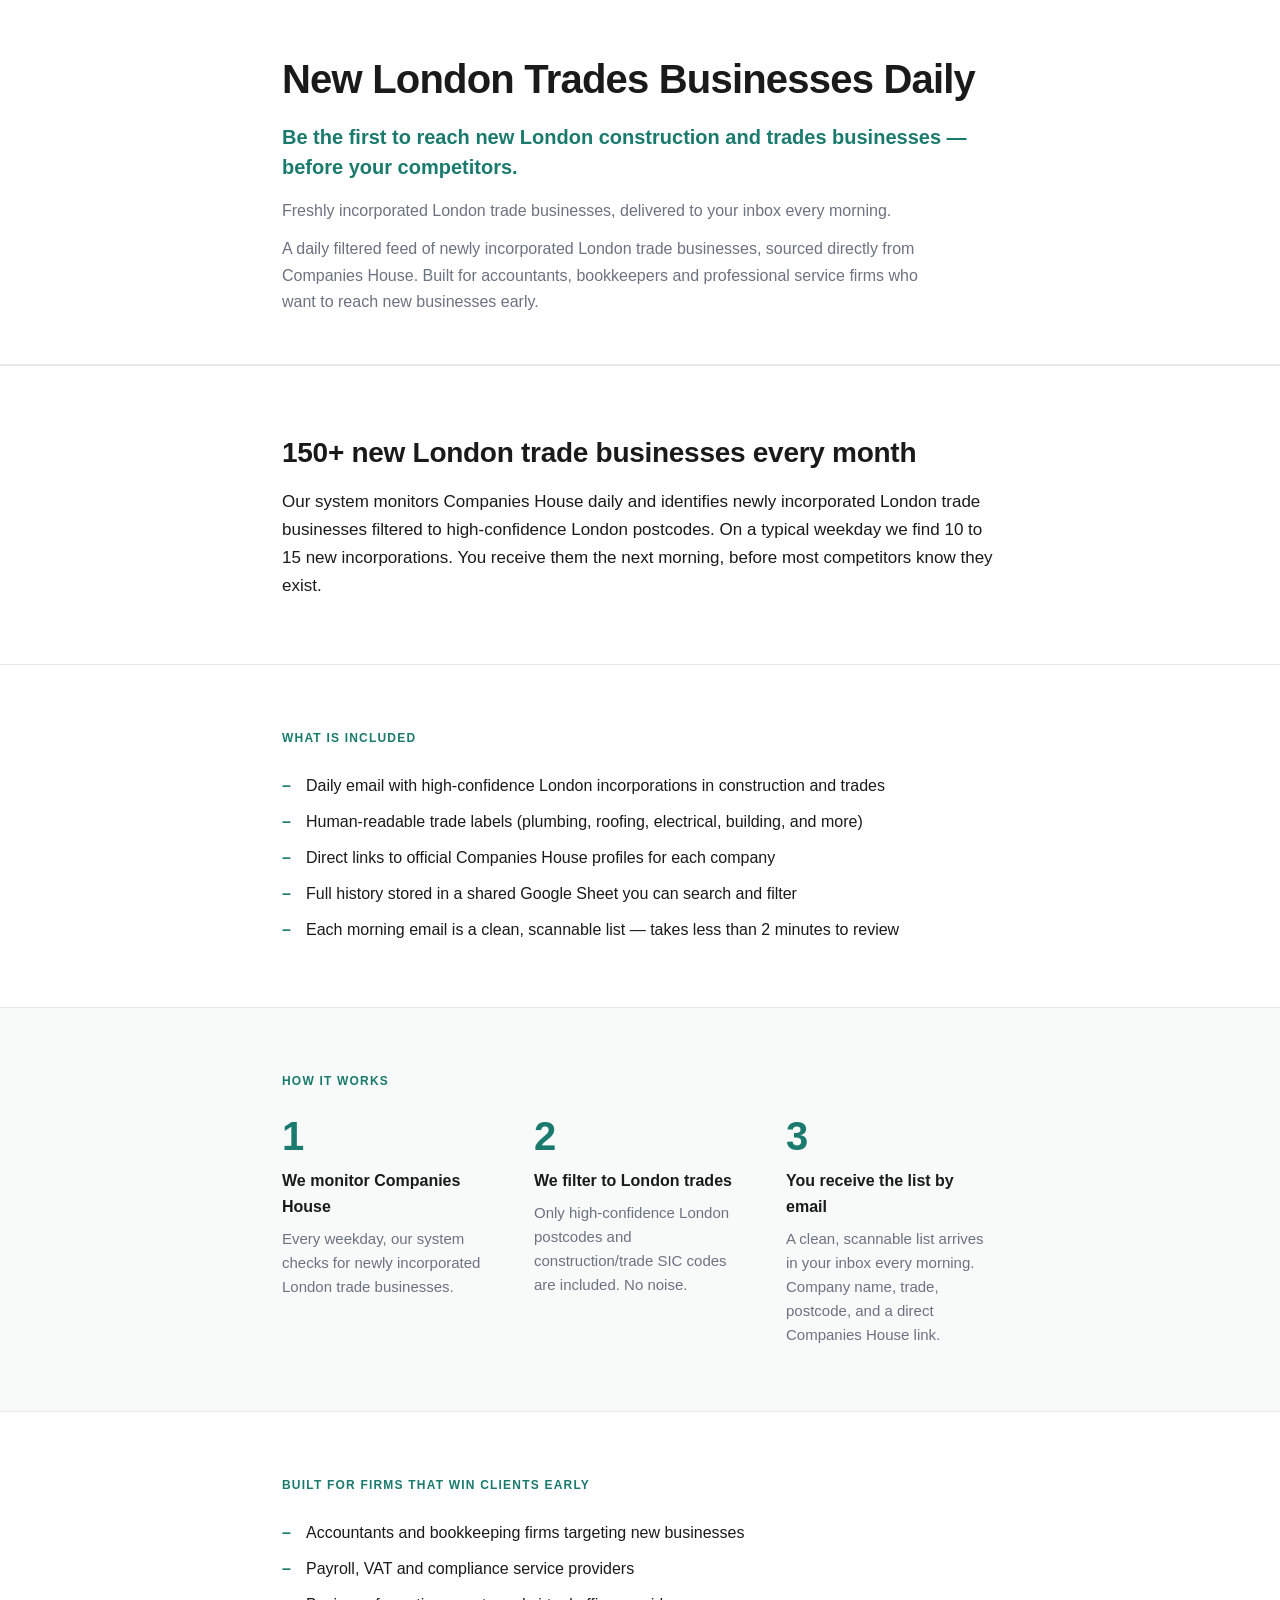
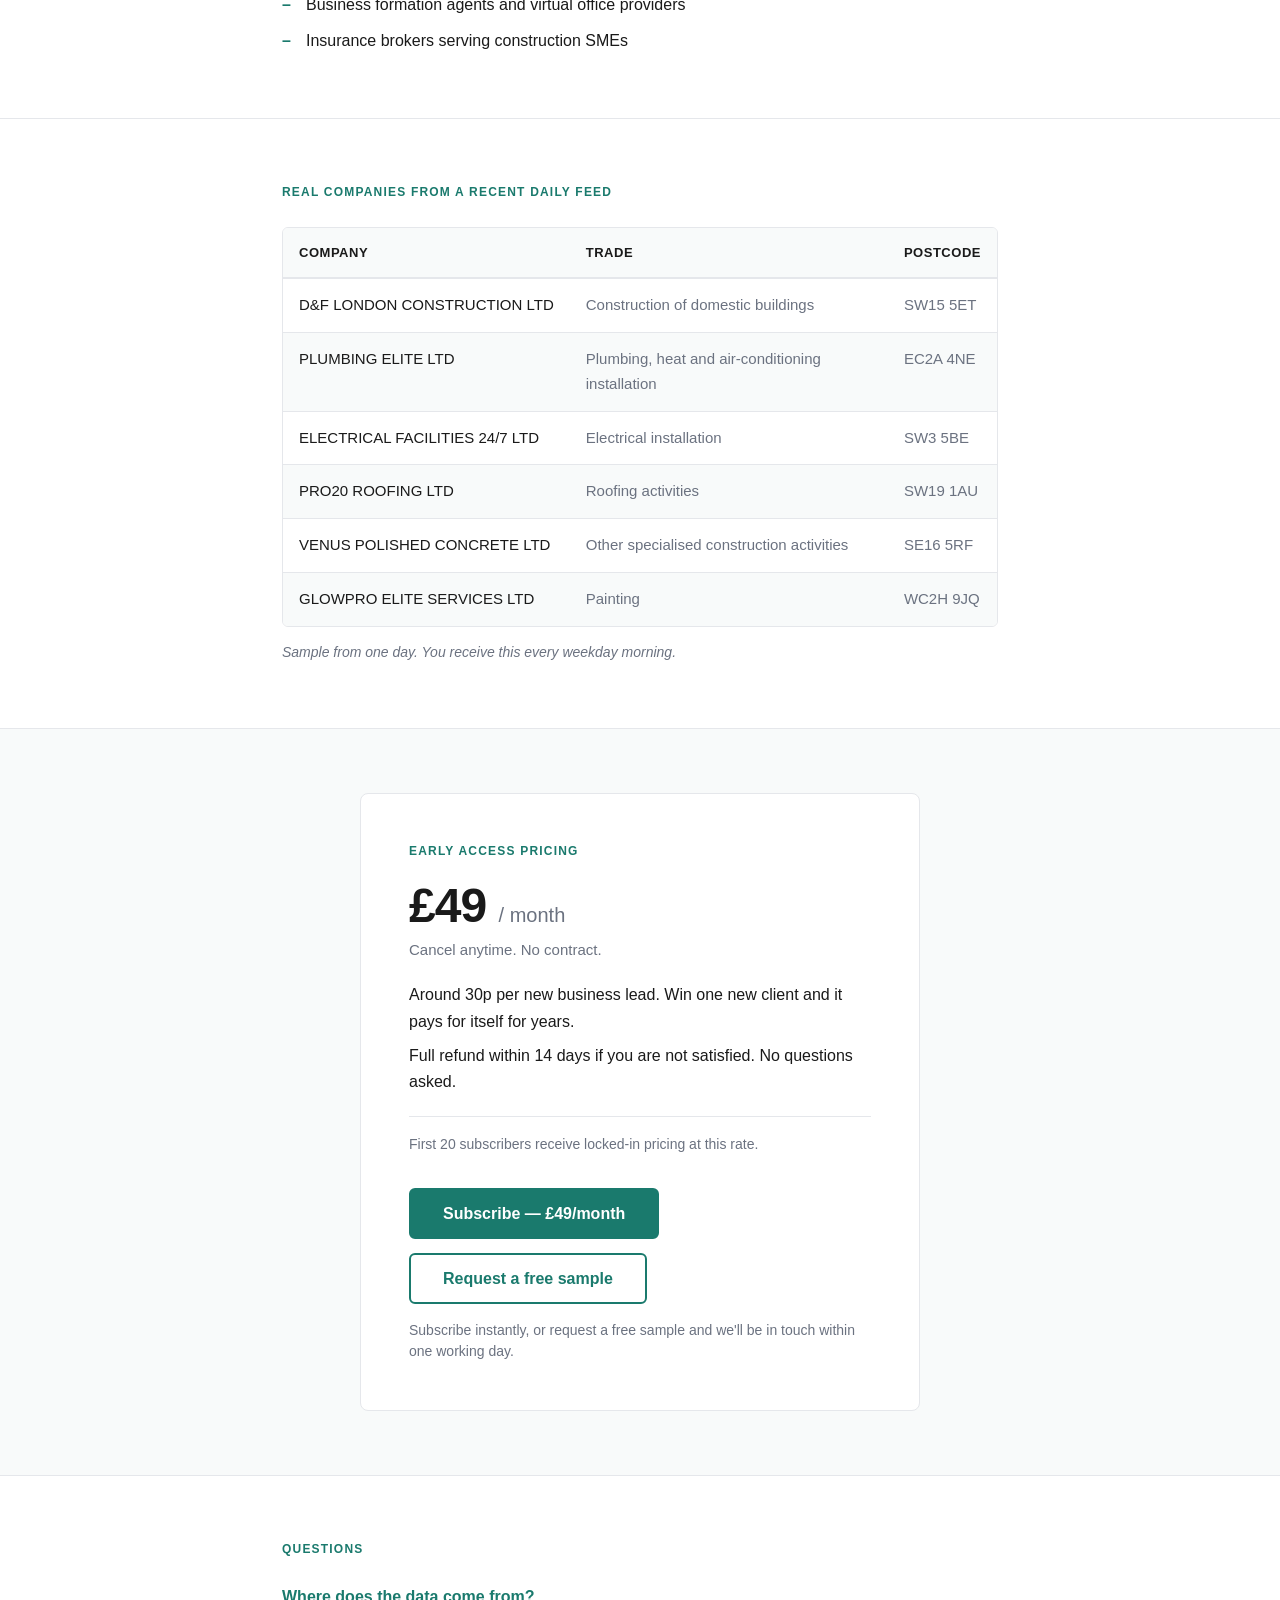
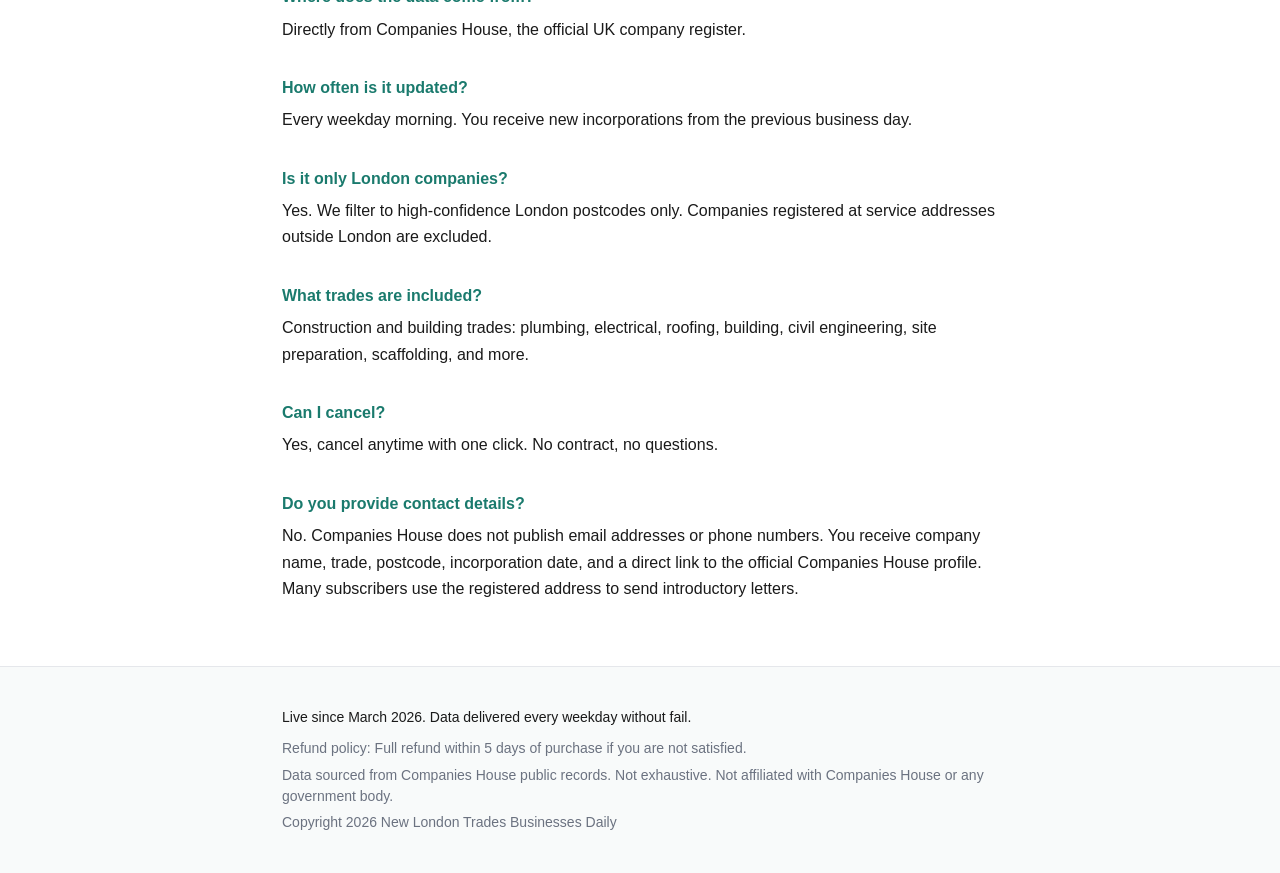
==== index.html @ dddb24a2 "Full redesign: CSS rewrite, new sections, Lemon Squeezy, updated data Co-Authored-By: Claude Sonnet " ====
<!DOCTYPE html>
<html lang="en">
<head>
  <meta charset="UTF-8" />
  <meta name="viewport" content="width=device-width, initial-scale=1.0" />
  <title>New London Trades Businesses Daily</title>
  <meta name="description" content="A daily filtered feed of newly incorporated London trade businesses, sourced directly from Companies House. Built for accountants, bookkeepers and professional service firms." />
  <link rel="stylesheet" href="styles.css" />
</head>
<body>

  <!-- ── Header ── -->
  <header>
    <div class="container">
      <h1 class="headline">New London Trades Businesses Daily</h1>
      <p class="value-prop">Be the first to reach new London construction and trades businesses — before your competitors.</p>
      <p class="subheadline">Freshly incorporated London trade businesses, delivered to your inbox every morning.</p>
      <p class="description">A daily filtered feed of newly incorporated London trade businesses, sourced directly from Companies House. Built for accountants, bookkeepers and professional service firms who want to reach new businesses early.</p>
    </div>
  </header>

  <!-- ── Proof ── -->
  <section>
    <div class="container">
      <p class="proof-title">150+ new London trade businesses every month</p>
      <p>Our system monitors Companies House daily and identifies newly incorporated London trade businesses filtered to high-confidence London postcodes. On a typical weekday we find 10 to 15 new incorporations. You receive them the next morning, before most competitors know they exist.</p>
    </div>
  </section>

  <!-- ── What you get ── -->
  <section>
    <div class="container">
      <h2>What is included</h2>
      <ul class="feature-list">
        <li>Daily email with high-confidence London incorporations in construction and trades</li>
        <li>Human-readable trade labels (plumbing, roofing, electrical, building, and more)</li>
        <li>Direct links to official Companies House profiles for each company</li>
        <li>Full history stored in a shared Google Sheet you can search and filter</li>
        <li>Each morning email is a clean, scannable list — takes less than 2 minutes to review</li>
      </ul>
    </div>
  </section>

  <!-- ── How it works ── -->
  <section class="section-how">
    <div class="container">
      <h2>How it works</h2>
      <div class="steps">
        <div class="step">
          <p class="step-number">1</p>
          <p class="step-title">We monitor Companies House</p>
          <p class="step-desc">Every weekday, our system checks for newly incorporated London trade businesses.</p>
        </div>
        <div class="step">
          <p class="step-number">2</p>
          <p class="step-title">We filter to London trades</p>
          <p class="step-desc">Only high-confidence London postcodes and construction/trade SIC codes are included. No noise.</p>
        </div>
        <div class="step">
          <p class="step-number">3</p>
          <p class="step-title">You receive the list by email</p>
          <p class="step-desc">A clean, scannable list arrives in your inbox every morning. Company name, trade, postcode, and a direct Companies House link.</p>
        </div>
      </div>
    </div>
  </section>

  <!-- ── Who it's for ── -->
  <section>
    <div class="container">
      <h2>Built for firms that win clients early</h2>
      <ul class="feature-list">
        <li>Accountants and bookkeeping firms targeting new businesses</li>
        <li>Payroll, VAT and compliance service providers</li>
        <li>Business formation agents and virtual office providers</li>
        <li>Insurance brokers serving construction SMEs</li>
      </ul>
    </div>
  </section>

  <!-- ── Sample data ── -->
  <section>
    <div class="container">
      <h2>Real companies from a recent daily feed</h2>
      <div class="table-wrap">
        <table>
          <thead>
            <tr>
              <th>Company</th>
              <th>Trade</th>
              <th>Postcode</th>
            </tr>
          </thead>
          <tbody>
            <tr>
              <td>D&amp;F LONDON CONSTRUCTION LTD</td>
              <td>Construction of domestic buildings</td>
              <td>SW15 5ET</td>
            </tr>
            <tr>
              <td>PLUMBING ELITE LTD</td>
              <td>Plumbing, heat and air-conditioning installation</td>
              <td>EC2A 4NE</td>
            </tr>
            <tr>
              <td>ELECTRICAL FACILITIES 24/7 LTD</td>
              <td>Electrical installation</td>
              <td>SW3 5BE</td>
            </tr>
            <tr>
              <td>PRO20 ROOFING LTD</td>
              <td>Roofing activities</td>
              <td>SW19 1AU</td>
            </tr>
            <tr>
              <td>VENUS POLISHED CONCRETE LTD</td>
              <td>Other specialised construction activities</td>
              <td>SE16 5RF</td>
            </tr>
            <tr>
              <td>GLOWPRO ELITE SERVICES LTD</td>
              <td>Painting</td>
              <td>WC2H 9JQ</td>
            </tr>
          </tbody>
        </table>
      </div>
      <p class="table-note">Sample from one day. You receive this every weekday morning.</p>
    </div>
  </section>

  <!-- ── Pricing ── -->
  <section class="section-pricing">
    <div class="container">
      <div class="pricing-card">
        <h2>Early access pricing</h2>
        <p class="price">£49 <span class="price-period">/ month</span></p>
        <p class="price-subtitle">Cancel anytime. No contract.</p>
        <p class="price-value-line">Around 30p per new business lead. Win one new client and it pays for itself for years.</p>
        <p class="price-refund-line">Full refund within 14 days if you are not satisfied. No questions asked.</p>
        <p class="early-access-note">First 20 subscribers receive locked-in pricing at this rate.</p>
        <div class="cta-group">
          <a class="btn btn-primary" href="https://londontradesdaily.lemonsqueezy.com/checkout/buy/9210b62e-c0f6-4e42-8be6-00f986289056" target="_blank">Subscribe — £49/month</a>
          <a class="btn btn-secondary" href="https://forms.gle/AXwfoAjnkyXZRsHv6">Request a free sample</a>
        </div>
        <p class="cta-note">Subscribe instantly, or request a free sample and we'll be in touch within one working day.</p>
      </div>
    </div>
  </section>

  <!-- ── FAQ ── -->
  <section>
    <div class="container">
      <h2>Questions</h2>

      <div class="faq-item">
        <p class="faq-q">Where does the data come from?</p>
        <p class="faq-a">Directly from Companies House, the official UK company register.</p>
      </div>

      <div class="faq-item">
        <p class="faq-q">How often is it updated?</p>
        <p class="faq-a">Every weekday morning. You receive new incorporations from the previous business day.</p>
      </div>

      <div class="faq-item">
        <p class="faq-q">Is it only London companies?</p>
        <p class="faq-a">Yes. We filter to high-confidence London postcodes only. Companies registered at service addresses outside London are excluded.</p>
      </div>

      <div class="faq-item">
        <p class="faq-q">What trades are included?</p>
        <p class="faq-a">Construction and building trades: plumbing, electrical, roofing, building, civil engineering, site preparation, scaffolding, and more.</p>
      </div>

      <div class="faq-item">
        <p class="faq-q">Can I cancel?</p>
        <p class="faq-a">Yes, cancel anytime with one click. No contract, no questions.</p>
      </div>

      <div class="faq-item">
        <p class="faq-q">Do you provide contact details?</p>
        <p class="faq-a">No. Companies House does not publish email addresses or phone numbers. You receive company name, trade, postcode, incorporation date, and a direct link to the official Companies House profile. Many subscribers use the registered address to send introductory letters.</p>
      </div>
    </div>
  </section>

  <!-- ── Footer ── -->
  <footer>
    <div class="container">
      <p class="footer-trust">Live since March 2026. Data delivered every weekday without fail.</p>
      <p>Refund policy: Full refund within 5 days of purchase if you are not satisfied.</p>
      <p>Data sourced from Companies House public records. Not exhaustive. Not affiliated with Companies House or any government body.</p>
      <p>Copyright 2026 New London Trades Businesses Daily</p>
    </div>
  </footer>

</body>
</html>
---- styles.css ----
/* ============================================================
   London Trades Daily — styles.css
   ============================================================ */

/* ── Custom properties ── */

:root {
  --accent:       #1a7a6d;
  --accent-dark:  #145f55;
  --accent-tint:  #edf6f4;
  --bg:           #ffffff;
  --bg-subtle:    #f8fafa;
  --text:         #1a1a1a;
  --text-muted:   #6b7280;
  --border:       #e5e7eb;
  --max-width:    780px;
}

/* ── Reset ── */

*, *::before, *::after {
  box-sizing: border-box;
  margin: 0;
  padding: 0;
}

/* ── Base ── */

body {
  font-family: -apple-system, BlinkMacSystemFont, "Segoe UI", Roboto,
               Helvetica, Arial, sans-serif;
  font-size: 1.0625rem; /* 17px */
  line-height: 1.65;
  color: var(--text);
  background: var(--bg);
  -webkit-font-smoothing: antialiased;
}

.container {
  max-width: var(--max-width);
  margin: 0 auto;
  padding: 0 2rem;
}

/* ── Header ── */

header {
  padding: 3.5rem 0 3rem;
  border-bottom: 2px solid var(--border);
}

.headline {
  font-size: 2.5rem;
  font-weight: 700;
  line-height: 1.15;
  color: var(--text);
  margin-bottom: 1.25rem;
  letter-spacing: -0.02em;
}

.value-prop {
  font-size: 1.25rem;
  font-weight: 600;
  line-height: 1.5;
  color: var(--accent);
  margin-bottom: 1rem;
}

.subheadline {
  font-size: 1rem;
  color: var(--text-muted);
  margin-bottom: 0.75rem;
}

.description {
  font-size: 1rem;
  line-height: 1.65;
  color: var(--text-muted);
  max-width: 640px;
}

/* ── Sections ── */

section {
  padding: 4rem 0;
  border-bottom: 1px solid var(--border);
}

section:last-of-type {
  border-bottom: none;
}

h2 {
  font-size: 0.75rem;
  font-weight: 700;
  letter-spacing: 0.1em;
  text-transform: uppercase;
  color: var(--accent);
  margin-bottom: 1.5rem;
}

/* ── Proof section ── */

.proof-title {
  font-size: 1.75rem;
  font-weight: 700;
  color: var(--text);
  margin-bottom: 0.75rem;
  letter-spacing: -0.01em;
}

/* ── Feature lists ── */

ul.feature-list {
  list-style: none;
  padding: 0;
  display: flex;
  flex-direction: column;
  gap: 0.6rem;
}

ul.feature-list li {
  padding-left: 1.5rem;
  position: relative;
  font-size: 1rem;
  color: var(--text);
}

ul.feature-list li::before {
  content: "–";
  position: absolute;
  left: 0;
  color: var(--accent);
  font-weight: 600;
}

/* ── How it works ── */

.section-how {
  background: var(--bg-subtle);
}

.steps {
  display: grid;
  grid-template-columns: repeat(3, 1fr);
  gap: 2.5rem;
}

.step-number {
  font-size: 2.5rem;
  font-weight: 700;
  color: var(--accent);
  line-height: 1;
  margin-bottom: 0.75rem;
}

.step-title {
  font-size: 1rem;
  font-weight: 600;
  color: var(--text);
  margin-bottom: 0.4rem;
}

.step-desc {
  font-size: 0.9375rem;
  color: var(--text-muted);
  line-height: 1.6;
}

/* ── Sample table ── */

.table-wrap {
  overflow-x: auto;
  -webkit-overflow-scrolling: touch;
  margin-top: 0.5rem;
  border: 1px solid var(--border);
  border-radius: 6px;
}

table {
  width: 100%;
  border-collapse: collapse;
  font-size: 0.9375rem;
  min-width: 480px;
}

thead {
  background: var(--bg-subtle);
  border-bottom: 2px solid var(--border);
}

thead th {
  padding: 0.875rem 1rem;
  text-align: left;
  font-weight: 700;
  font-size: 0.8125rem;
  letter-spacing: 0.04em;
  text-transform: uppercase;
  color: var(--text);
  white-space: nowrap;
}

tbody tr {
  border-bottom: 1px solid var(--border);
}

tbody tr:last-child {
  border-bottom: none;
}

tbody tr:nth-child(even) {
  background: var(--bg-subtle);
}

tbody td {
  padding: 0.875rem 1rem;
  vertical-align: top;
  font-size: 0.9375rem;
}

tbody td:first-child {
  white-space: nowrap;
  font-weight: 500;
  color: var(--text);
}

tbody td:not(:first-child) {
  color: var(--text-muted);
}

.table-note {
  font-size: 0.875rem;
  color: var(--text-muted);
  margin-top: 0.875rem;
  font-style: italic;
}

/* ── Pricing ── */

.section-pricing {
  background: var(--bg-subtle);
}

.pricing-card {
  background: var(--bg);
  border: 1px solid var(--border);
  border-radius: 8px;
  padding: 3rem;
  max-width: 560px;
  margin: 0 auto;
}

.pricing-card h2 {
  margin-bottom: 1.25rem;
}

.price {
  font-size: 3rem;
  font-weight: 700;
  color: var(--text);
  letter-spacing: -0.02em;
  line-height: 1;
  margin-bottom: 0.5rem;
}

.price-period {
  font-size: 1.25rem;
  font-weight: 400;
  color: var(--text-muted);
  letter-spacing: 0;
}

.price-subtitle {
  font-size: 0.9375rem;
  color: var(--text-muted);
  margin-bottom: 1.25rem;
}

.price-value-line {
  font-size: 1rem;
  font-weight: 500;
  color: var(--text);
  margin-bottom: 0.5rem;
}

.price-refund-line {
  font-size: 1rem;
  color: var(--text);
  margin-bottom: 1.25rem;
}

.early-access-note {
  font-size: 0.875rem;
  color: var(--text-muted);
  margin-bottom: 2rem;
  padding-top: 1rem;
  border-top: 1px solid var(--border);
}

/* ── CTA buttons ── */

.cta-group {
  display: flex;
  gap: 0.875rem;
  flex-wrap: wrap;
  margin-bottom: 1rem;
}

.btn {
  display: inline-block;
  padding: 14px 32px;
  border-radius: 6px;
  font-size: 1rem;
  font-weight: 600;
  text-decoration: none;
  cursor: pointer;
  min-height: 48px;
  line-height: 1.2;
}

.btn-primary {
  background: var(--accent);
  color: #fff;
  border: 2px solid var(--accent);
}

.btn-primary:hover {
  background: var(--accent-dark);
  border-color: var(--accent-dark);
}

.btn-secondary {
  background: transparent;
  color: var(--accent);
  border: 2px solid var(--accent);
}

.btn-secondary:hover {
  background: var(--accent-tint);
}

.cta-note {
  font-size: 0.875rem;
  color: var(--text-muted);
  line-height: 1.5;
}

/* ── FAQ ── */

.faq-item {
  margin-bottom: 2rem;
}

.faq-item:last-child {
  margin-bottom: 0;
}

.faq-q {
  font-size: 1rem;
  font-weight: 600;
  color: var(--accent);
  margin-bottom: 0.375rem;
}

.faq-a {
  font-size: 1rem;
  color: var(--text);
  line-height: 1.65;
}

/* ── Footer ── */

footer {
  padding: 2.5rem 0;
  background: var(--bg-subtle);
  border-top: 1px solid var(--border);
}

footer .container {
  display: flex;
  flex-direction: column;
  gap: 0.35rem;
}

footer p {
  font-size: 0.875rem;
  color: var(--text-muted);
  line-height: 1.5;
}

.footer-trust {
  font-weight: 500;
  color: var(--text) !important;
  margin-bottom: 0.25rem;
}

/* ── Mobile ── */

@media (max-width: 640px) {
  .container {
    padding: 0 1.25rem;
  }

  header {
    padding: 2.5rem 0 2rem;
  }

  .headline {
    font-size: 1.75rem;
  }

  .value-prop {
    font-size: 1.1rem;
  }

  .proof-title {
    font-size: 1.4rem;
  }

  section {
    padding: 3rem 0;
  }

  .steps {
    grid-template-columns: 1fr;
    gap: 2rem;
  }

  .pricing-card {
    padding: 2rem 1.5rem;
    max-width: 100%;
  }

  .price {
    font-size: 2.5rem;
  }

  .cta-group {
    flex-direction: column;
  }

  .btn {
    text-align: center;
    width: 100%;
  }
}
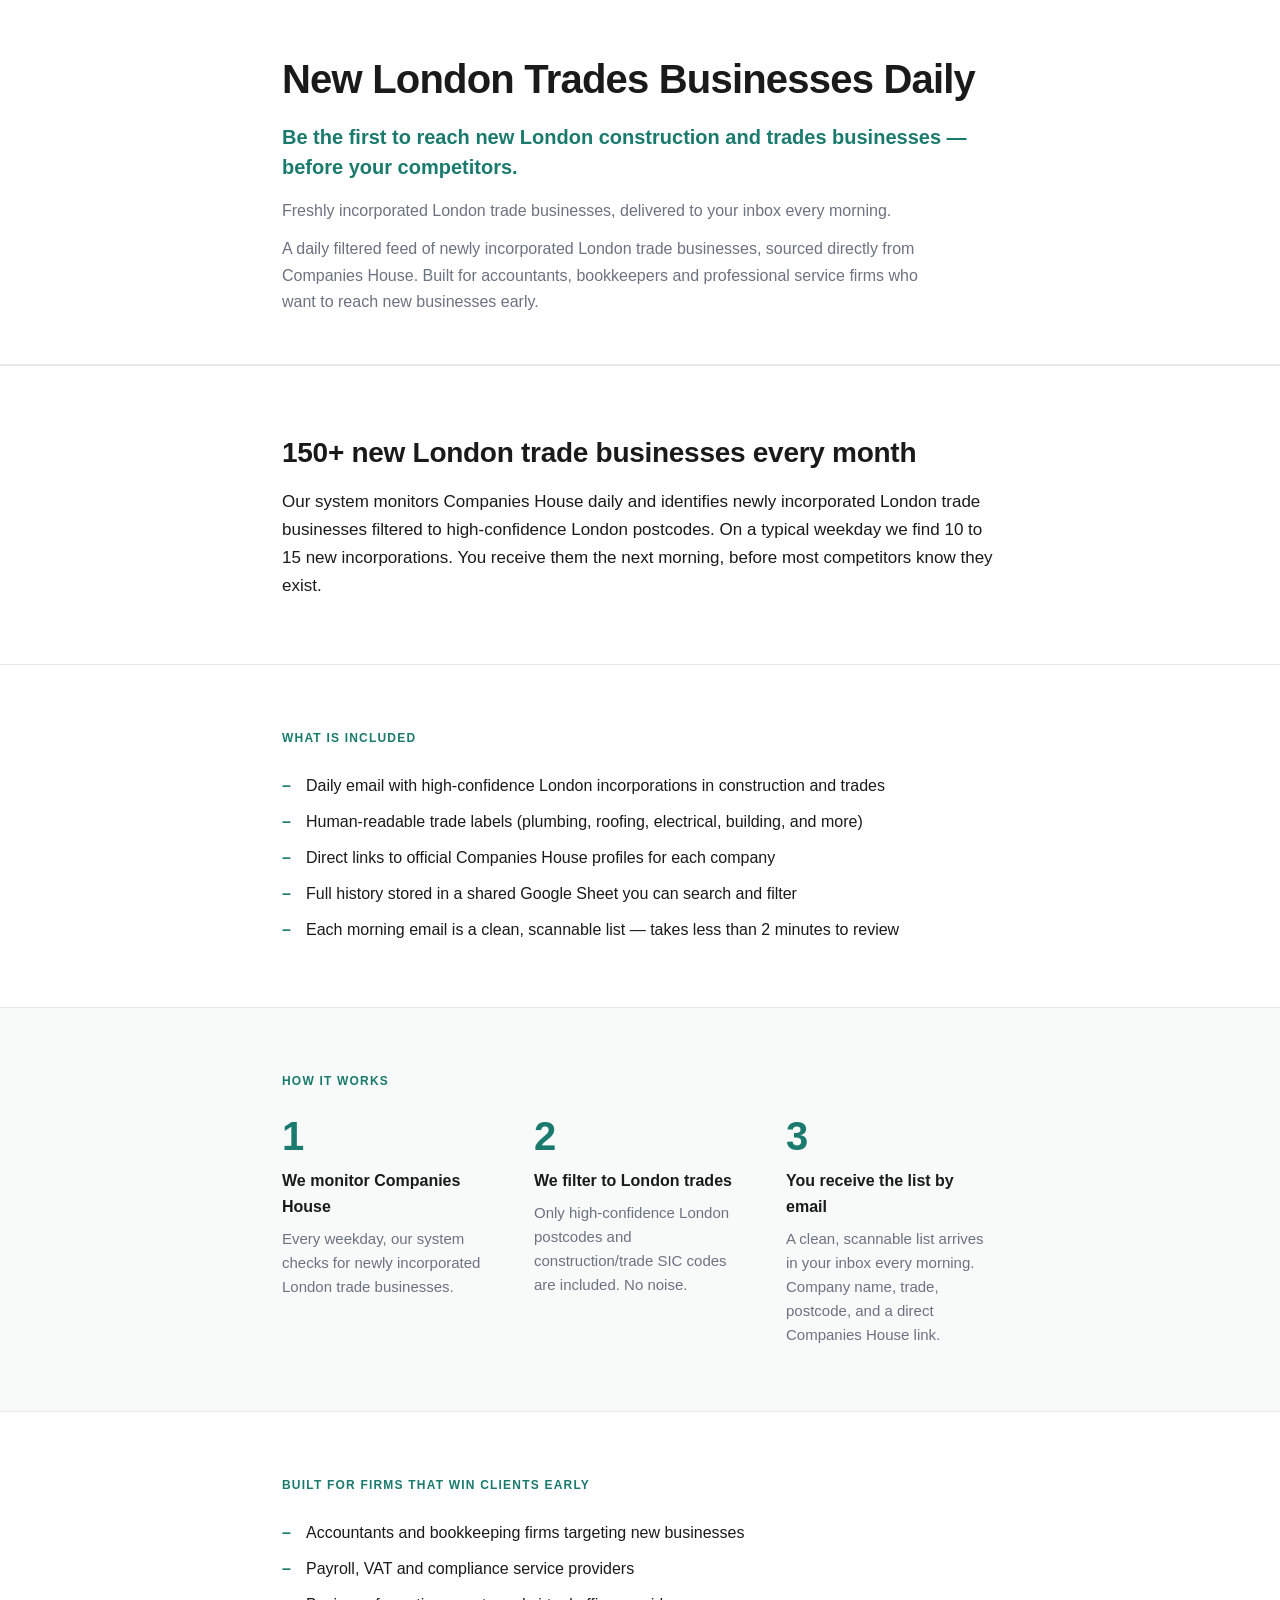
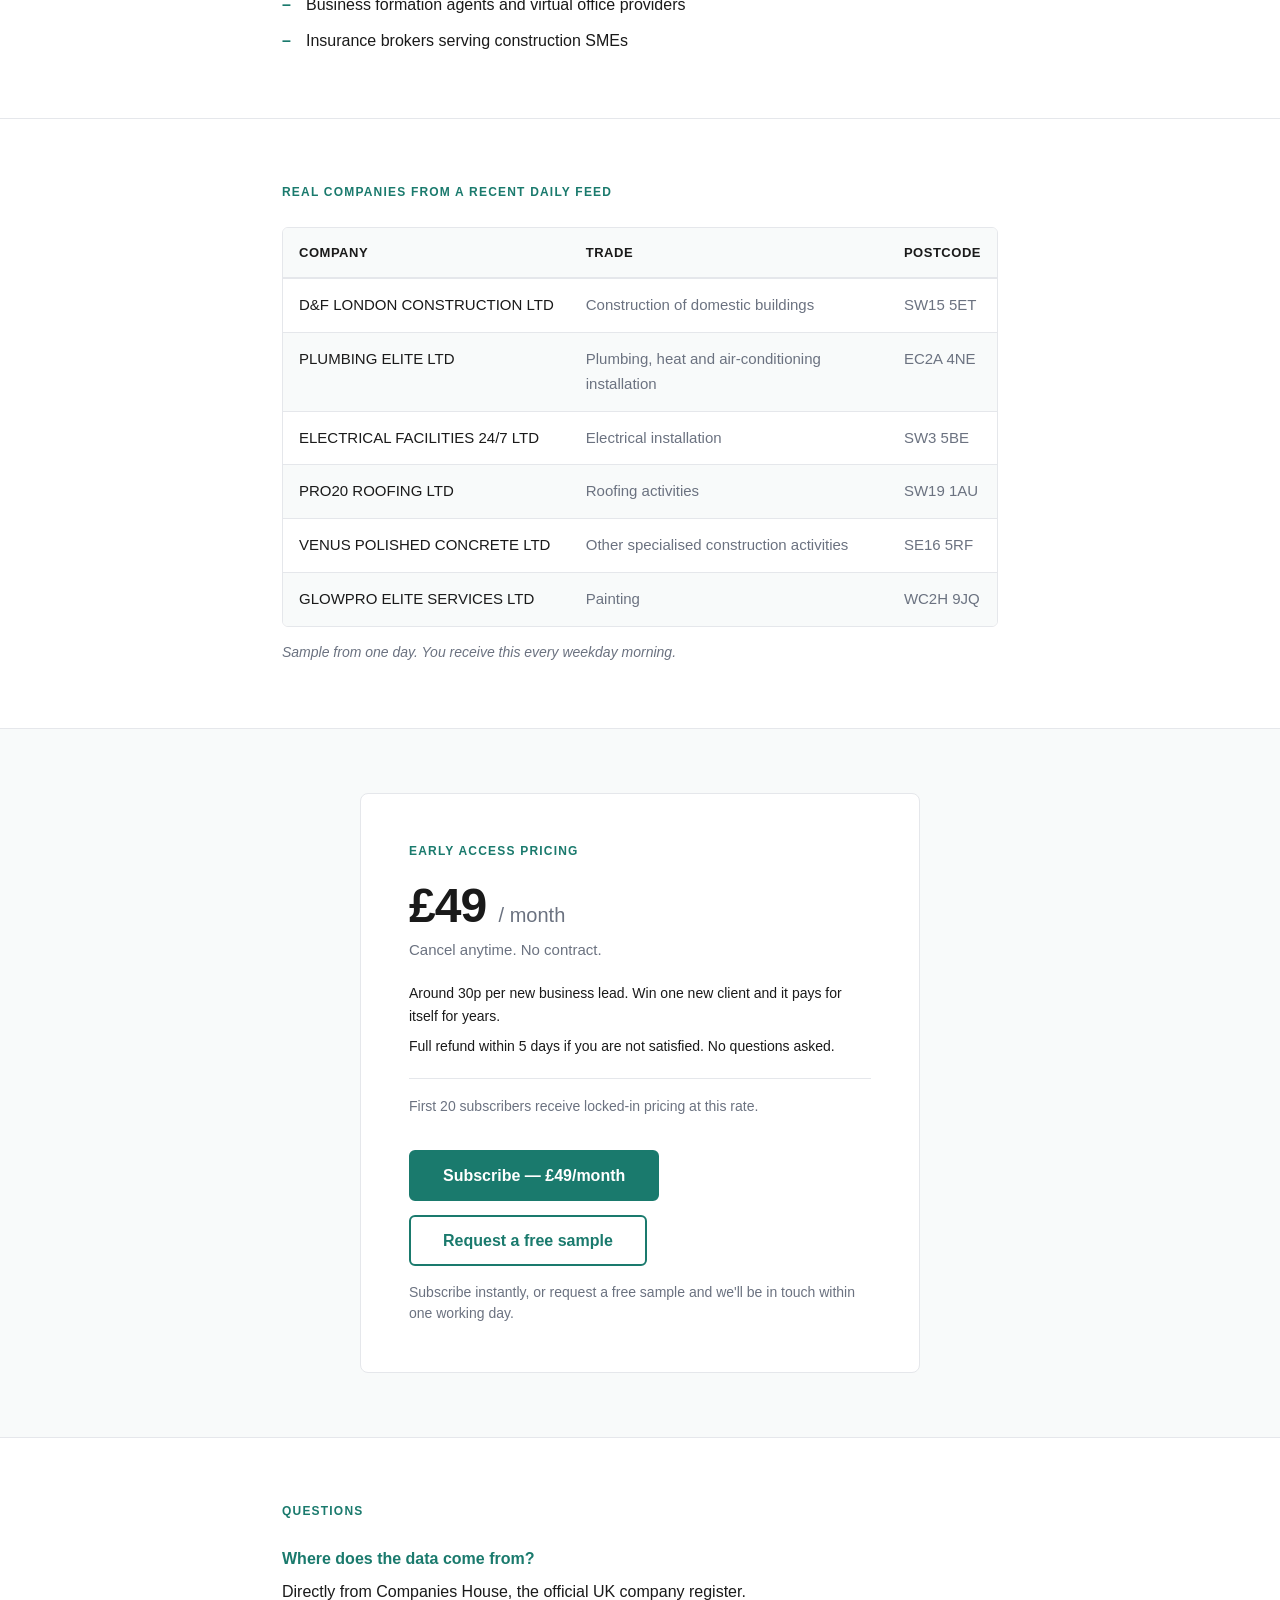
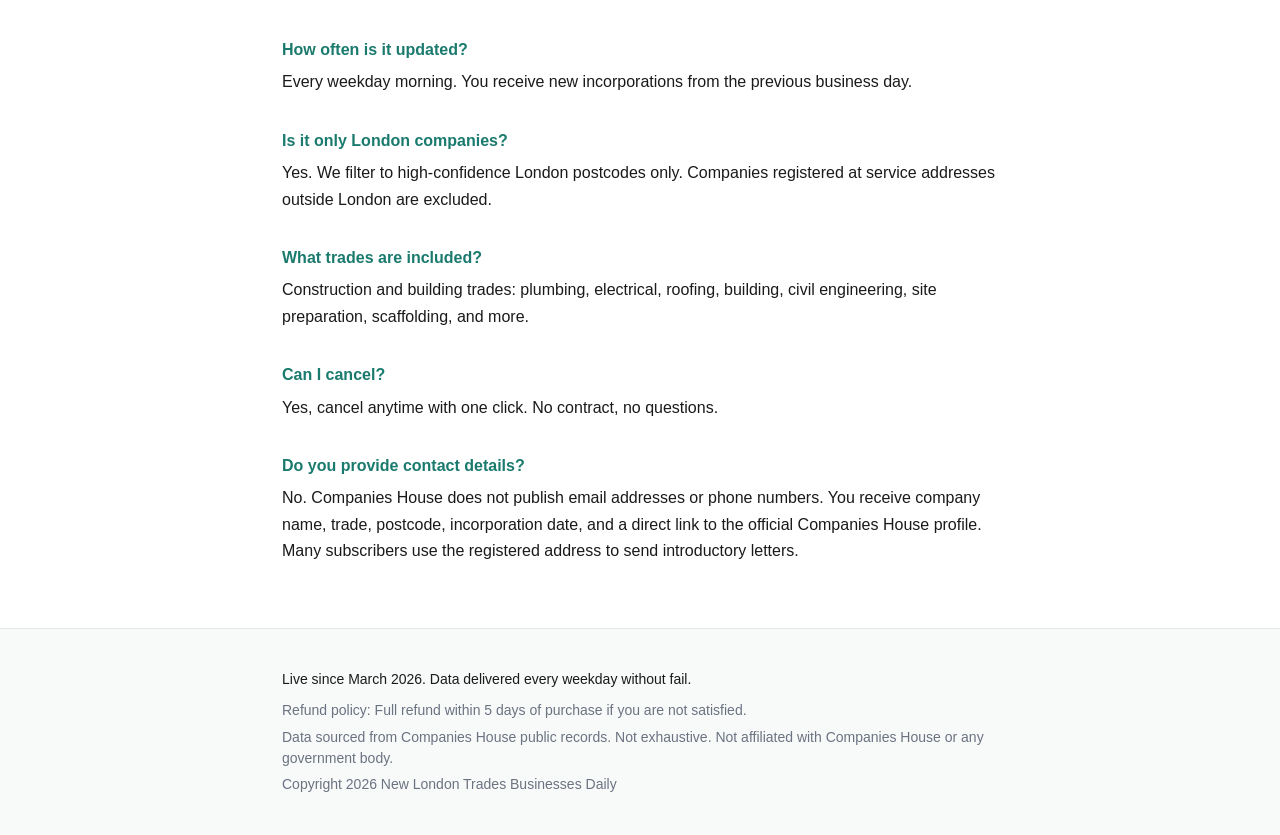
==== commit 3d4d53b9: "Fix refund period to 5 days, shrink pricing support lines, update README Co-Authored-By: Claude Sonn" ====
--- a/index.html
+++ b/index.html
@@ -137,7 +137,7 @@
         <p class="price">£49 <span class="price-period">/ month</span></p>
         <p class="price-subtitle">Cancel anytime. No contract.</p>
         <p class="price-value-line">Around 30p per new business lead. Win one new client and it pays for itself for years.</p>
-        <p class="price-refund-line">Full refund within 14 days if you are not satisfied. No questions asked.</p>
+        <p class="price-refund-line">Full refund within 5 days if you are not satisfied. No questions asked.</p>
         <p class="early-access-note">First 20 subscribers receive locked-in pricing at this rate.</p>
         <div class="cta-group">
           <a class="btn btn-primary" href="https://londontradesdaily.lemonsqueezy.com/checkout/buy/9210b62e-c0f6-4e42-8be6-00f986289056" target="_blank">Subscribe — £49/month</a>
--- a/styles.css
+++ b/styles.css
@@ -277,14 +277,16 @@
 }
 
 .price-value-line {
-  font-size: 1rem;
+  display: block;
+  font-size: 0.875rem;
   font-weight: 500;
   color: var(--text);
-  margin-bottom: 0.5rem;
+  margin-bottom: 0.4rem;
 }
 
 .price-refund-line {
-  font-size: 1rem;
+  display: block;
+  font-size: 0.875rem;
   color: var(--text);
   margin-bottom: 1.25rem;
 }
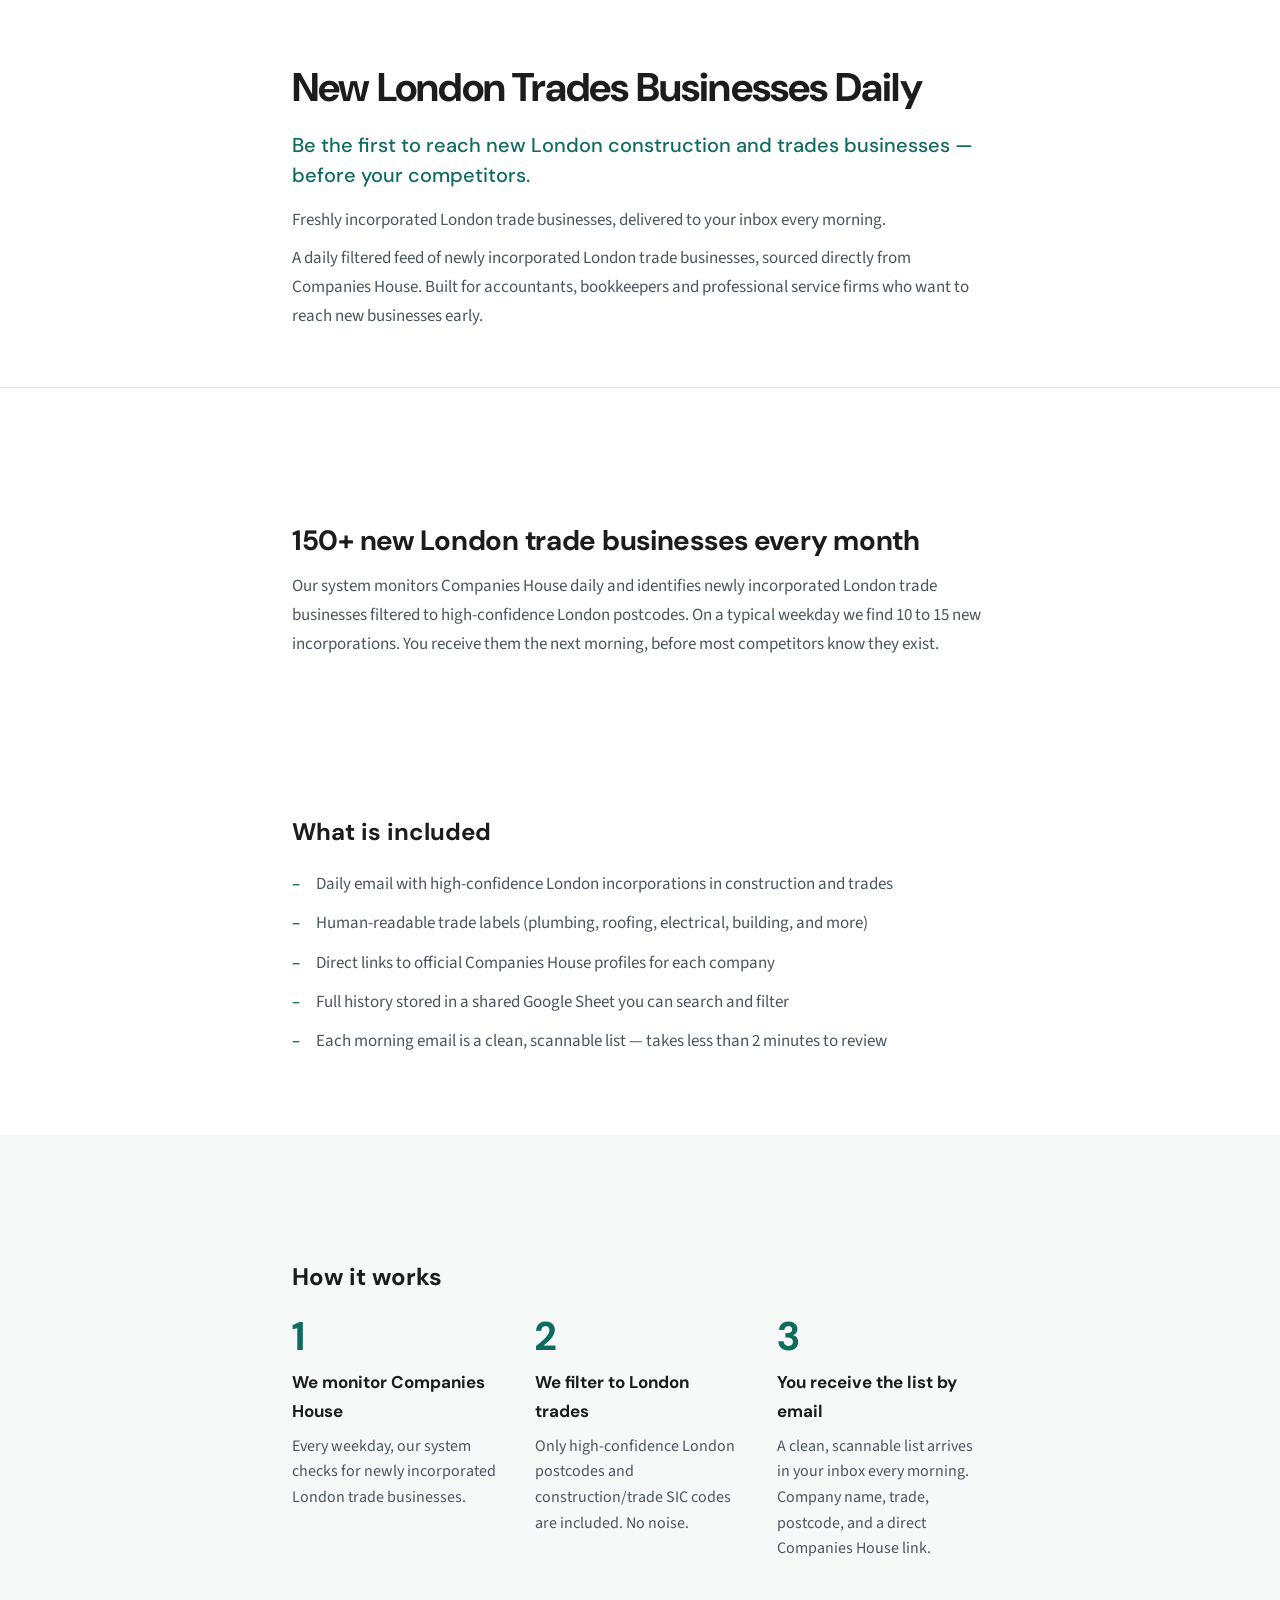
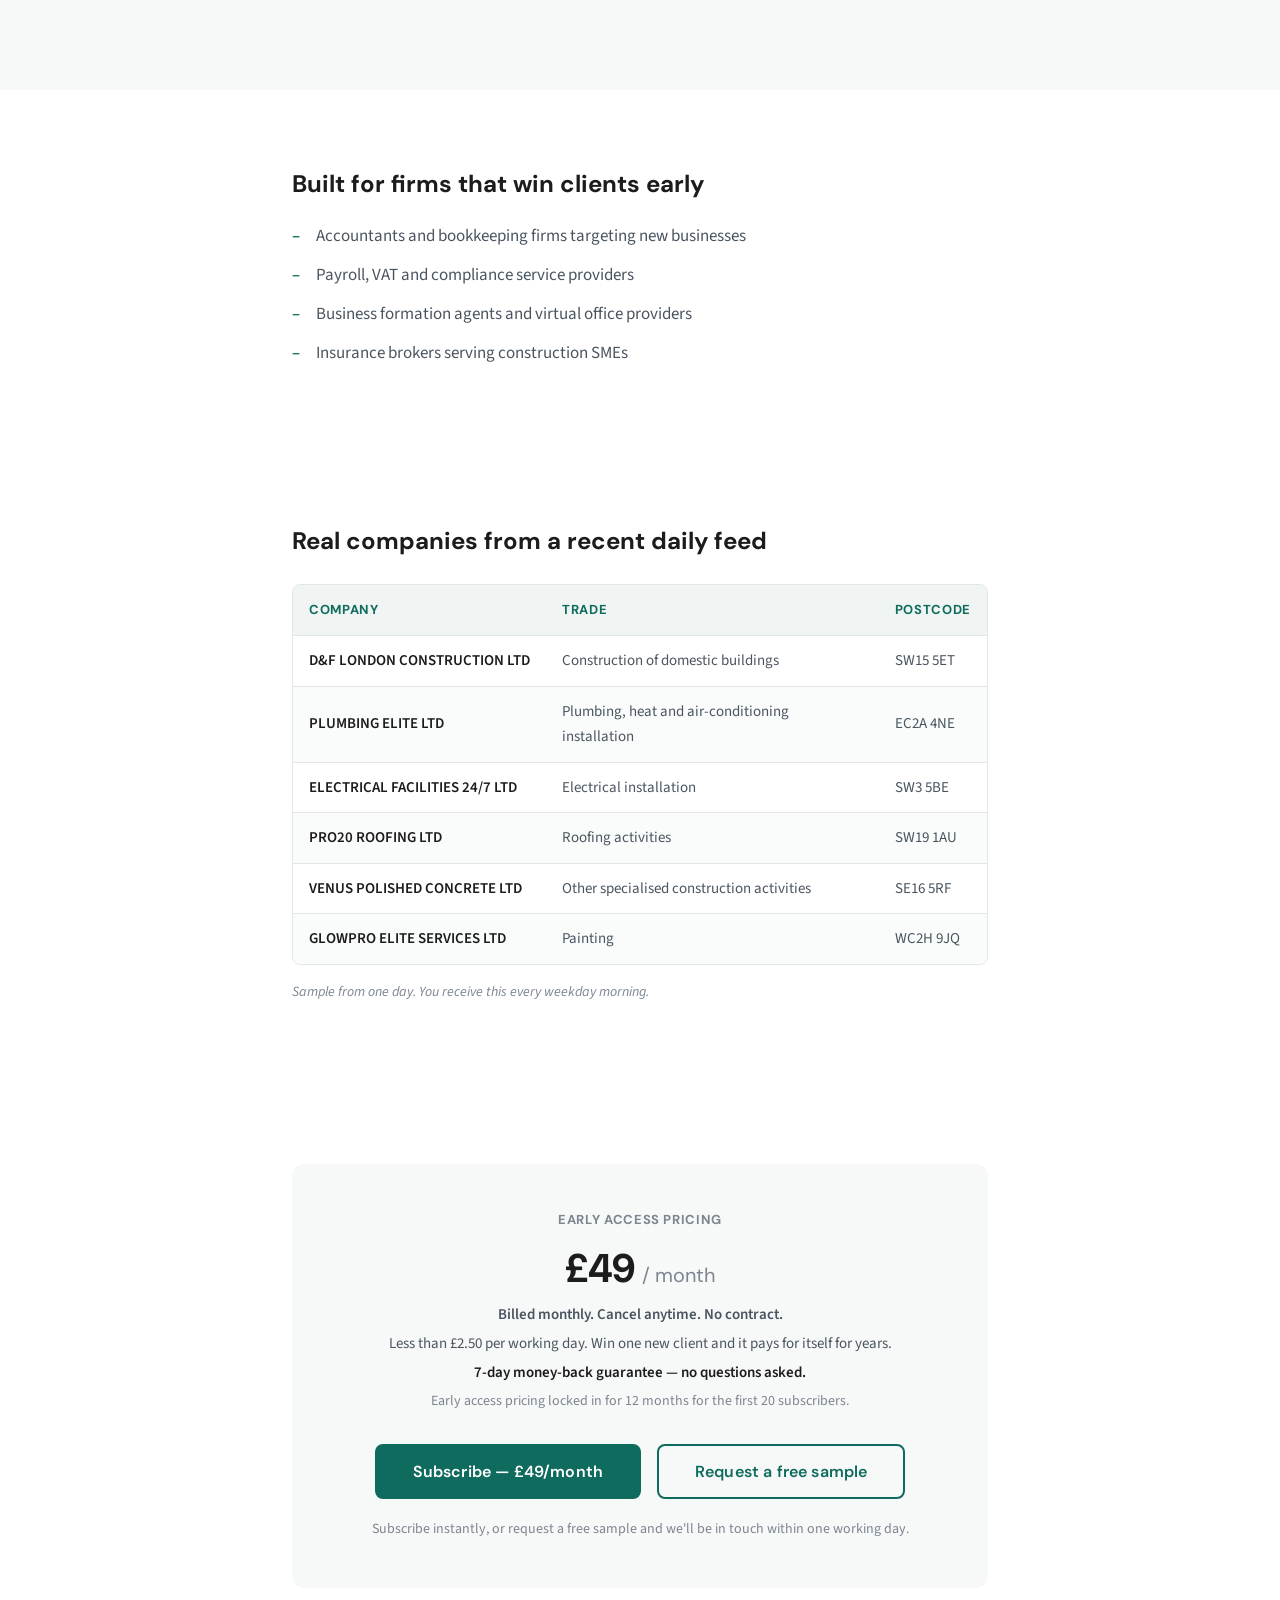
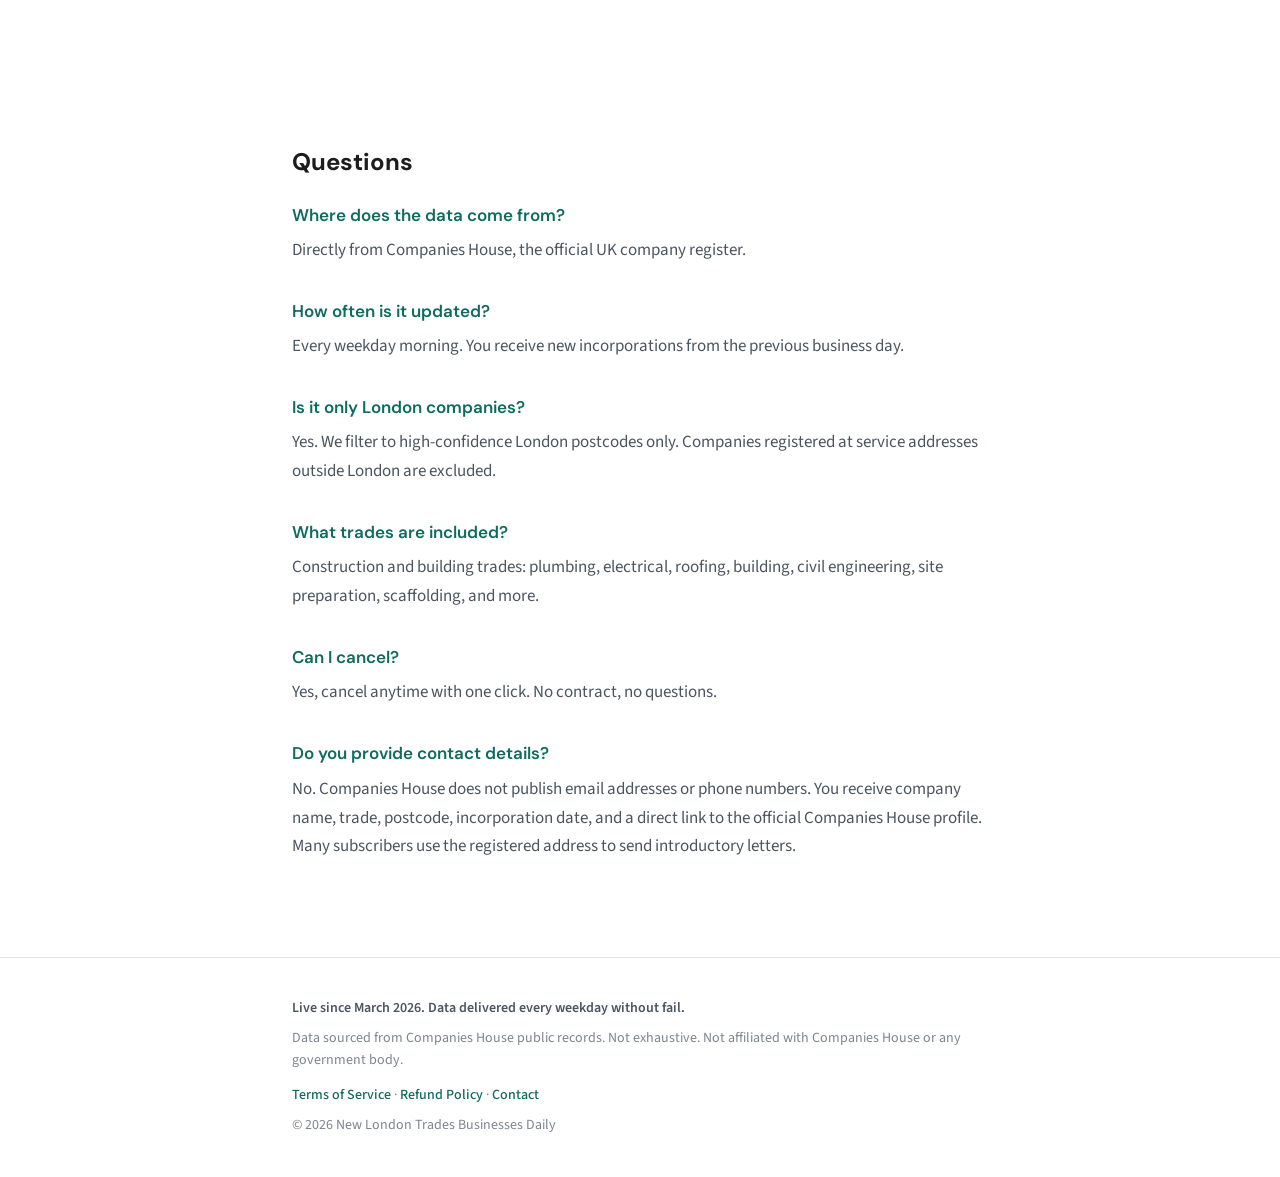
==== commit 19acf345: "Full redesign: new CSS, Terms, Refund Policy, Lemon Squeezy Co-Authored-By: Claude Sonnet 4.6 <norep" ====
--- a/index.html
+++ b/index.html
@@ -5,6 +5,9 @@
   <meta name="viewport" content="width=device-width, initial-scale=1.0" />
   <title>New London Trades Businesses Daily</title>
   <meta name="description" content="A daily filtered feed of newly incorporated London trade businesses, sourced directly from Companies House. Built for accountants, bookkeepers and professional service firms." />
+  <link rel="preconnect" href="https://fonts.googleapis.com" />
+  <link rel="preconnect" href="https://fonts.gstatic.com" crossorigin />
+  <link href="https://fonts.googleapis.com/css2?family=DM+Sans:wght@500;700&family=Source+Sans+3:wght@400;600&display=swap" rel="stylesheet" />
   <link rel="stylesheet" href="styles.css" />
 </head>
 <body>
@@ -23,7 +26,7 @@
   <section>
     <div class="container">
       <p class="proof-title">150+ new London trade businesses every month</p>
-      <p>Our system monitors Companies House daily and identifies newly incorporated London trade businesses filtered to high-confidence London postcodes. On a typical weekday we find 10 to 15 new incorporations. You receive them the next morning, before most competitors know they exist.</p>
+      <p class="proof-body">Our system monitors Companies House daily and identifies newly incorporated London trade businesses filtered to high-confidence London postcodes. On a typical weekday we find 10 to 15 new incorporations. You receive them the next morning, before most competitors know they exist.</p>
     </div>
   </section>
 
@@ -79,7 +82,7 @@
   </section>
 
   <!-- ── Sample data ── -->
-  <section>
+  <section class="section-table">
     <div class="container">
       <h2>Real companies from a recent daily feed</h2>
       <div class="table-wrap">
@@ -135,10 +138,12 @@
       <div class="pricing-card">
         <h2>Early access pricing</h2>
         <p class="price">£49 <span class="price-period">/ month</span></p>
-        <p class="price-subtitle">Cancel anytime. No contract.</p>
-        <p class="price-value-line">Around 30p per new business lead. Win one new client and it pays for itself for years.</p>
-        <p class="price-refund-line">Full refund within 5 days if you are not satisfied. No questions asked.</p>
-        <p class="early-access-note">First 20 subscribers receive locked-in pricing at this rate.</p>
+        <div class="pricing-support">
+          <p class="billing-line">Billed monthly. Cancel anytime. No contract.</p>
+          <p>Less than £2.50 per working day. Win one new client and it pays for itself for years.</p>
+          <p class="guarantee-line">7-day money-back guarantee — no questions asked.</p>
+          <p class="locked-line">Early access pricing locked in for 12 months for the first 20 subscribers.</p>
+        </div>
         <div class="cta-group">
           <a class="btn btn-primary" href="https://londontradesdaily.lemonsqueezy.com/checkout/buy/9210b62e-c0f6-4e42-8be6-00f986289056" target="_blank">Subscribe — £49/month</a>
           <a class="btn btn-secondary" href="https://forms.gle/AXwfoAjnkyXZRsHv6">Request a free sample</a>
@@ -153,34 +158,36 @@
     <div class="container">
       <h2>Questions</h2>
 
-      <div class="faq-item">
-        <p class="faq-q">Where does the data come from?</p>
-        <p class="faq-a">Directly from Companies House, the official UK company register.</p>
-      </div>
-
-      <div class="faq-item">
-        <p class="faq-q">How often is it updated?</p>
-        <p class="faq-a">Every weekday morning. You receive new incorporations from the previous business day.</p>
-      </div>
-
-      <div class="faq-item">
-        <p class="faq-q">Is it only London companies?</p>
-        <p class="faq-a">Yes. We filter to high-confidence London postcodes only. Companies registered at service addresses outside London are excluded.</p>
-      </div>
-
-      <div class="faq-item">
-        <p class="faq-q">What trades are included?</p>
-        <p class="faq-a">Construction and building trades: plumbing, electrical, roofing, building, civil engineering, site preparation, scaffolding, and more.</p>
-      </div>
-
-      <div class="faq-item">
-        <p class="faq-q">Can I cancel?</p>
-        <p class="faq-a">Yes, cancel anytime with one click. No contract, no questions.</p>
-      </div>
-
-      <div class="faq-item">
-        <p class="faq-q">Do you provide contact details?</p>
-        <p class="faq-a">No. Companies House does not publish email addresses or phone numbers. You receive company name, trade, postcode, incorporation date, and a direct link to the official Companies House profile. Many subscribers use the registered address to send introductory letters.</p>
+      <div class="faq-list">
+        <div class="faq-item">
+          <p class="faq-q">Where does the data come from?</p>
+          <p class="faq-a">Directly from Companies House, the official UK company register.</p>
+        </div>
+
+        <div class="faq-item">
+          <p class="faq-q">How often is it updated?</p>
+          <p class="faq-a">Every weekday morning. You receive new incorporations from the previous business day.</p>
+        </div>
+
+        <div class="faq-item">
+          <p class="faq-q">Is it only London companies?</p>
+          <p class="faq-a">Yes. We filter to high-confidence London postcodes only. Companies registered at service addresses outside London are excluded.</p>
+        </div>
+
+        <div class="faq-item">
+          <p class="faq-q">What trades are included?</p>
+          <p class="faq-a">Construction and building trades: plumbing, electrical, roofing, building, civil engineering, site preparation, scaffolding, and more.</p>
+        </div>
+
+        <div class="faq-item">
+          <p class="faq-q">Can I cancel?</p>
+          <p class="faq-a">Yes, cancel anytime with one click. No contract, no questions.</p>
+        </div>
+
+        <div class="faq-item">
+          <p class="faq-q">Do you provide contact details?</p>
+          <p class="faq-a">No. Companies House does not publish email addresses or phone numbers. You receive company name, trade, postcode, incorporation date, and a direct link to the official Companies House profile. Many subscribers use the registered address to send introductory letters.</p>
+        </div>
       </div>
     </div>
   </section>
@@ -189,9 +196,9 @@
   <footer>
     <div class="container">
       <p class="footer-trust">Live since March 2026. Data delivered every weekday without fail.</p>
-      <p>Refund policy: Full refund within 5 days of purchase if you are not satisfied.</p>
       <p>Data sourced from Companies House public records. Not exhaustive. Not affiliated with Companies House or any government body.</p>
-      <p>Copyright 2026 New London Trades Businesses Daily</p>
+      <p class="footer-nav"><a href="terms.html">Terms of Service</a> · <a href="refund.html">Refund Policy</a> · <a href="mailto:brahma27246@gmail.com">Contact</a></p>
+      <p>© 2026 New London Trades Businesses Daily</p>
     </div>
   </footer>
 
--- a/styles.css
+++ b/styles.css
@@ -1,19 +1,27 @@
 /* ============================================================
-   London Trades Daily — styles.css
+   New London Trades Businesses Daily — styles.css
+   Complete production stylesheet
    ============================================================ */
 
-/* ── Custom properties ── */
+/* ── Google Fonts ── */
+
+@import url('https://fonts.googleapis.com/css2?family=DM+Sans:wght@500;700&family=Source+Sans+3:wght@400;600&display=swap');
+
+/* ── Custom Properties ── */
 
 :root {
-  --accent:       #1a7a6d;
-  --accent-dark:  #145f55;
-  --accent-tint:  #edf6f4;
-  --bg:           #ffffff;
-  --bg-subtle:    #f8fafa;
-  --text:         #1a1a1a;
-  --text-muted:   #6b7280;
-  --border:       #e5e7eb;
-  --max-width:    780px;
+  --accent:            #0f6b5e;
+  --accent-hover:      #0b5249;
+  --accent-light:      #e8f4f1;
+  --bg:                #ffffff;
+  --bg-subtle:         #f7f9f8;
+  --text:              #1c1c1c;
+  --text-secondary:    #4a5560;
+  --text-muted:        #7c8590;
+  --border:            #e2e5e9;
+  --table-header-bg:   #f0f5f3;
+  --table-stripe:      #fafcfb;
+  --max-width:         760px;
 }
 
 /* ── Reset ── */
@@ -27,13 +35,20 @@
 /* ── Base ── */
 
 body {
-  font-family: -apple-system, BlinkMacSystemFont, "Segoe UI", Roboto,
-               Helvetica, Arial, sans-serif;
-  font-size: 1.0625rem; /* 17px */
-  line-height: 1.65;
+  font-family: "Source Sans 3", -apple-system, BlinkMacSystemFont,
+               "Segoe UI", sans-serif;
+  font-size: 1.0625rem;
+  font-weight: 400;
+  line-height: 1.7;
   color: var(--text);
   background: var(--bg);
   -webkit-font-smoothing: antialiased;
+  -moz-osx-font-smoothing: grayscale;
+}
+
+h1, h2, h3, .step-number {
+  font-family: "DM Sans", -apple-system, BlinkMacSystemFont,
+               "Segoe UI", sans-serif;
 }
 
 .container {
@@ -42,11 +57,19 @@
   padding: 0 2rem;
 }
 
-/* ── Header ── */
+a {
+  color: var(--accent);
+  text-decoration: none;
+}
+
+a:hover {
+  text-decoration: underline;
+}
+
+/* ── Header / Hero ── */
 
 header {
-  padding: 3.5rem 0 3rem;
-  border-bottom: 2px solid var(--border);
+  padding: 4rem 0 3.5rem;
 }
 
 .headline {
@@ -54,59 +77,71 @@
   font-weight: 700;
   line-height: 1.15;
   color: var(--text);
+  letter-spacing: -0.02em;
   margin-bottom: 1.25rem;
-  letter-spacing: -0.02em;
 }
 
 .value-prop {
   font-size: 1.25rem;
-  font-weight: 600;
+  font-weight: 500;
   line-height: 1.5;
   color: var(--accent);
   margin-bottom: 1rem;
+  font-family: "DM Sans", -apple-system, BlinkMacSystemFont, "Segoe UI", sans-serif;
 }
 
 .subheadline {
-  font-size: 1rem;
-  color: var(--text-muted);
-  margin-bottom: 0.75rem;
+  font-size: 1.0625rem;
+  color: var(--text-secondary);
+  margin-bottom: 0.6rem;
 }
 
 .description {
-  font-size: 1rem;
-  line-height: 1.65;
-  color: var(--text-muted);
-  max-width: 640px;
+  font-size: 1.0625rem;
+  line-height: 1.7;
+  color: var(--text-secondary);
+}
+
+/* Separator below hero */
+header::after {
+  content: "";
+  display: block;
+  margin-top: 3.5rem;
+  border-bottom: 1px solid var(--border);
 }
 
 /* ── Sections ── */
 
 section {
-  padding: 4rem 0;
-  border-bottom: 1px solid var(--border);
-}
-
-section:last-of-type {
-  border-bottom: none;
-}
+  padding: 5rem 0;
+}
+
+/* ── Section headings ── */
 
 h2 {
-  font-size: 0.75rem;
-  font-weight: 700;
-  letter-spacing: 0.1em;
-  text-transform: uppercase;
-  color: var(--accent);
+  font-size: 1.5rem;
+  font-weight: 700;
+  color: var(--text);
   margin-bottom: 1.5rem;
-}
-
-/* ── Proof section ── */
+  line-height: 1.2;
+}
+
+/* ── Proof / Volume section ── */
 
 .proof-title {
   font-size: 1.75rem;
   font-weight: 700;
   color: var(--text);
-  margin-bottom: 0.75rem;
+  margin-bottom: 0.875rem;
   letter-spacing: -0.01em;
+  font-family: "DM Sans", -apple-system, BlinkMacSystemFont, "Segoe UI", sans-serif;
+  line-height: 1.2;
+}
+
+.proof-body {
+  font-size: 1.0625rem;
+  color: var(--text-secondary);
+  line-height: 1.7;
 }
 
 /* ── Feature lists ── */
@@ -116,14 +151,15 @@
   padding: 0;
   display: flex;
   flex-direction: column;
-  gap: 0.6rem;
+  gap: 0.75rem;
 }
 
 ul.feature-list li {
   padding-left: 1.5rem;
   position: relative;
-  font-size: 1rem;
-  color: var(--text);
+  font-size: 1.0625rem;
+  color: var(--text-secondary);
+  line-height: 1.6;
 }
 
 ul.feature-list li::before {
@@ -140,10 +176,17 @@
   background: var(--bg-subtle);
 }
 
+.section-how > .container {
+  padding-top: 3rem;
+  padding-bottom: 3rem;
+  border-radius: 8px;
+}
+
 .steps {
   display: grid;
   grid-template-columns: repeat(3, 1fr);
-  gap: 2.5rem;
+  gap: 2rem;
+  margin-top: 0.5rem;
 }
 
 .step-number {
@@ -155,38 +198,47 @@
 }
 
 .step-title {
+  font-size: 1.0625rem;
+  font-weight: 700;
+  color: var(--text);
+  margin-bottom: 0.5rem;
+  font-family: "DM Sans", -apple-system, BlinkMacSystemFont, "Segoe UI", sans-serif;
+}
+
+.step-desc {
   font-size: 1rem;
-  font-weight: 600;
-  color: var(--text);
-  margin-bottom: 0.4rem;
-}
-
-.step-desc {
-  font-size: 0.9375rem;
-  color: var(--text-muted);
+  color: var(--text-secondary);
   line-height: 1.6;
 }
 
-/* ── Sample table ── */
+/* ── Sample table (visual centrepiece) ── */
+
+.section-table {
+  padding: 5rem 0;
+}
+
+.section-table h2 {
+  font-size: 1.5rem;
+  margin-bottom: 1.75rem;
+}
 
 .table-wrap {
   overflow-x: auto;
   -webkit-overflow-scrolling: touch;
-  margin-top: 0.5rem;
   border: 1px solid var(--border);
-  border-radius: 6px;
+  border-radius: 8px;
+  background: var(--bg);
 }
 
 table {
   width: 100%;
   border-collapse: collapse;
-  font-size: 0.9375rem;
-  min-width: 480px;
+  font-size: 1rem;
+  min-width: 500px;
 }
 
 thead {
-  background: var(--bg-subtle);
-  border-bottom: 2px solid var(--border);
+  background: var(--table-header-bg);
 }
 
 thead th {
@@ -194,14 +246,17 @@
   text-align: left;
   font-weight: 700;
   font-size: 0.8125rem;
-  letter-spacing: 0.04em;
+  letter-spacing: 0.05em;
   text-transform: uppercase;
-  color: var(--text);
+  color: var(--accent);
+  border-bottom: 1px solid var(--border);
   white-space: nowrap;
+  font-family: "DM Sans", -apple-system, BlinkMacSystemFont, "Segoe UI", sans-serif;
 }
 
 tbody tr {
   border-bottom: 1px solid var(--border);
+  transition: background 0.1s ease;
 }
 
 tbody tr:last-child {
@@ -209,58 +264,60 @@
 }
 
 tbody tr:nth-child(even) {
-  background: var(--bg-subtle);
+  background: var(--table-stripe);
 }
 
 tbody td {
-  padding: 0.875rem 1rem;
-  vertical-align: top;
+  padding: 0.75rem 1rem;
+  vertical-align: middle;
   font-size: 0.9375rem;
+  color: var(--text-secondary);
 }
 
 tbody td:first-child {
+  font-weight: 600;
+  color: var(--text);
   white-space: nowrap;
-  font-weight: 500;
-  color: var(--text);
-}
-
-tbody td:not(:first-child) {
-  color: var(--text-muted);
 }
 
 .table-note {
   font-size: 0.875rem;
   color: var(--text-muted);
-  margin-top: 0.875rem;
+  margin-top: 1rem;
   font-style: italic;
 }
 
 /* ── Pricing ── */
 
 .section-pricing {
+  padding: 5rem 0;
+}
+
+.pricing-card {
   background: var(--bg-subtle);
-}
-
-.pricing-card {
-  background: var(--bg);
-  border: 1px solid var(--border);
-  border-radius: 8px;
+  border-radius: 12px;
   padding: 3rem;
-  max-width: 560px;
-  margin: 0 auto;
+  text-align: center;
 }
 
 .pricing-card h2 {
+  font-size: 1.125rem;
+  font-weight: 700;
+  color: var(--text-muted);
+  letter-spacing: 0.05em;
+  text-transform: uppercase;
+  font-size: 0.8125rem;
   margin-bottom: 1.25rem;
 }
 
 .price {
-  font-size: 3rem;
+  font-size: 2.5rem;
   font-weight: 700;
   color: var(--text);
   letter-spacing: -0.02em;
   line-height: 1;
   margin-bottom: 0.5rem;
+  font-family: "DM Sans", -apple-system, BlinkMacSystemFont, "Segoe UI", sans-serif;
 }
 
 .price-period {
@@ -270,65 +327,72 @@
   letter-spacing: 0;
 }
 
-.price-subtitle {
+.pricing-support {
+  display: flex;
+  flex-direction: column;
+  gap: 0.4rem;
+  margin-top: 1rem;
+  margin-bottom: 2rem;
+}
+
+.pricing-support p {
   font-size: 0.9375rem;
-  color: var(--text-muted);
-  margin-bottom: 1.25rem;
-}
-
-.price-value-line {
-  display: block;
-  font-size: 0.875rem;
-  font-weight: 500;
-  color: var(--text);
-  margin-bottom: 0.4rem;
-}
-
-.price-refund-line {
-  display: block;
-  font-size: 0.875rem;
-  color: var(--text);
-  margin-bottom: 1.25rem;
-}
-
-.early-access-note {
+  color: var(--text-secondary);
+  line-height: 1.5;
+}
+
+.pricing-support .billing-line {
+  font-weight: 600;
+  color: var(--text-secondary);
+}
+
+.pricing-support .guarantee-line {
+  font-weight: 600;
+  color: var(--text);
+}
+
+.pricing-support .locked-line {
   font-size: 0.875rem;
   color: var(--text-muted);
-  margin-bottom: 2rem;
-  padding-top: 1rem;
-  border-top: 1px solid var(--border);
-}
-
-/* ── CTA buttons ── */
+}
+
+/* ── CTA Buttons ── */
 
 .cta-group {
   display: flex;
-  gap: 0.875rem;
+  gap: 1rem;
   flex-wrap: wrap;
-  margin-bottom: 1rem;
+  justify-content: center;
+  margin-bottom: 1.25rem;
 }
 
 .btn {
-  display: inline-block;
-  padding: 14px 32px;
-  border-radius: 6px;
+  display: inline-flex;
+  align-items: center;
+  justify-content: center;
+  padding: 16px 36px;
+  border-radius: 8px;
   font-size: 1rem;
   font-weight: 600;
   text-decoration: none;
   cursor: pointer;
-  min-height: 48px;
+  min-height: 52px;
   line-height: 1.2;
+  transition: background-color 0.2s ease, border-color 0.2s ease;
+  font-family: "DM Sans", -apple-system, BlinkMacSystemFont, "Segoe UI", sans-serif;
+  letter-spacing: 0.01em;
 }
 
 .btn-primary {
   background: var(--accent);
-  color: #fff;
+  color: #ffffff;
   border: 2px solid var(--accent);
 }
 
 .btn-primary:hover {
-  background: var(--accent-dark);
-  border-color: var(--accent-dark);
+  background: var(--accent-hover);
+  border-color: var(--accent-hover);
+  text-decoration: none;
 }
 
 .btn-secondary {
@@ -338,7 +402,8 @@
 }
 
 .btn-secondary:hover {
-  background: var(--accent-tint);
+  background: var(--accent-light);
+  text-decoration: none;
 }
 
 .cta-note {
@@ -349,51 +414,127 @@
 
 /* ── FAQ ── */
 
+.faq-list {
+  display: flex;
+  flex-direction: column;
+  gap: 2rem;
+}
+
 .faq-item {
-  margin-bottom: 2rem;
-}
-
-.faq-item:last-child {
-  margin-bottom: 0;
+  /* clear spacing via gap above */
 }
 
 .faq-q {
-  font-size: 1rem;
+  font-size: 1.0625rem;
   font-weight: 600;
   color: var(--accent);
-  margin-bottom: 0.375rem;
+  margin-bottom: 0.4rem;
+  font-family: "DM Sans", -apple-system, BlinkMacSystemFont, "Segoe UI", sans-serif;
 }
 
 .faq-a {
-  font-size: 1rem;
-  color: var(--text);
-  line-height: 1.65;
+  font-size: 1.0625rem;
+  color: var(--text-secondary);
+  line-height: 1.7;
 }
 
 /* ── Footer ── */
 
 footer {
+  border-top: 1px solid var(--border);
   padding: 2.5rem 0;
-  background: var(--bg-subtle);
-  border-top: 1px solid var(--border);
+  margin-top: 1rem;
 }
 
 footer .container {
   display: flex;
   flex-direction: column;
-  gap: 0.35rem;
+  gap: 0.5rem;
 }
 
 footer p {
   font-size: 0.875rem;
   color: var(--text-muted);
-  line-height: 1.5;
+  line-height: 1.55;
 }
 
 .footer-trust {
+  font-weight: 600;
+  color: var(--text-secondary) !important;
+}
+
+.footer-nav {
+  margin-top: 0.375rem;
+}
+
+.footer-nav a {
+  color: var(--accent);
   font-weight: 500;
-  color: var(--text) !important;
-  margin-bottom: 0.25rem;
+  text-decoration: none;
+}
+
+.footer-nav a:hover {
+  text-decoration: underline;
+}
+
+/* ── Legal pages (terms.html, refund.html) ── */
+
+.legal-page {
+  padding: 4rem 0 5rem;
+}
+
+.back-link {
+  display: inline-block;
+  font-size: 0.9375rem;
+  font-weight: 500;
+  color: var(--accent);
+  margin-bottom: 2.5rem;
+  text-decoration: none;
+}
+
+.back-link:hover {
+  text-decoration: underline;
+}
+
+.legal-page h1 {
+  font-size: 2rem;
+  font-weight: 700;
+  color: var(--text);
+  letter-spacing: -0.02em;
+  margin-bottom: 0.5rem;
+  line-height: 1.15;
+}
+
+.legal-page .legal-subtitle {
+  font-size: 0.9375rem;
+  color: var(--text-muted);
+  margin-bottom: 3rem;
+}
+
+.legal-section {
+  margin-bottom: 2.5rem;
+}
+
+.legal-section h2 {
+  font-size: 1.125rem;
+  font-weight: 700;
+  color: var(--text);
+  margin-bottom: 0.625rem;
+}
+
+.legal-section p {
+  font-size: 1.0625rem;
+  color: var(--text-secondary);
+  line-height: 1.7;
+}
+
+.legal-section a {
+  color: var(--accent);
+  text-decoration: none;
+}
+
+.legal-section a:hover {
+  text-decoration: underline;
 }
 
 /* ── Mobile ── */
@@ -404,7 +545,11 @@
   }
 
   header {
-    padding: 2.5rem 0 2rem;
+    padding: 2.75rem 0 2.5rem;
+  }
+
+  header::after {
+    margin-top: 2.5rem;
   }
 
   .headline {
@@ -412,7 +557,7 @@
   }
 
   .value-prop {
-    font-size: 1.1rem;
+    font-size: 1.125rem;
   }
 
   .proof-title {
@@ -420,7 +565,12 @@
   }
 
   section {
-    padding: 3rem 0;
+    padding: 3.5rem 0;
+  }
+
+  .section-table,
+  .section-pricing {
+    padding: 3.5rem 0;
   }
 
   .steps {
@@ -430,19 +580,25 @@
 
   .pricing-card {
     padding: 2rem 1.5rem;
-    max-width: 100%;
-  }
-
-  .price {
-    font-size: 2.5rem;
+    text-align: left;
   }
 
   .cta-group {
     flex-direction: column;
+    gap: 0.75rem;
   }
 
   .btn {
+    width: 100%;
     text-align: center;
-    width: 100%;
-  }
-}
+    min-height: 52px;
+  }
+
+  .price {
+    font-size: 2rem;
+  }
+
+  .legal-page h1 {
+    font-size: 1.625rem;
+  }
+}
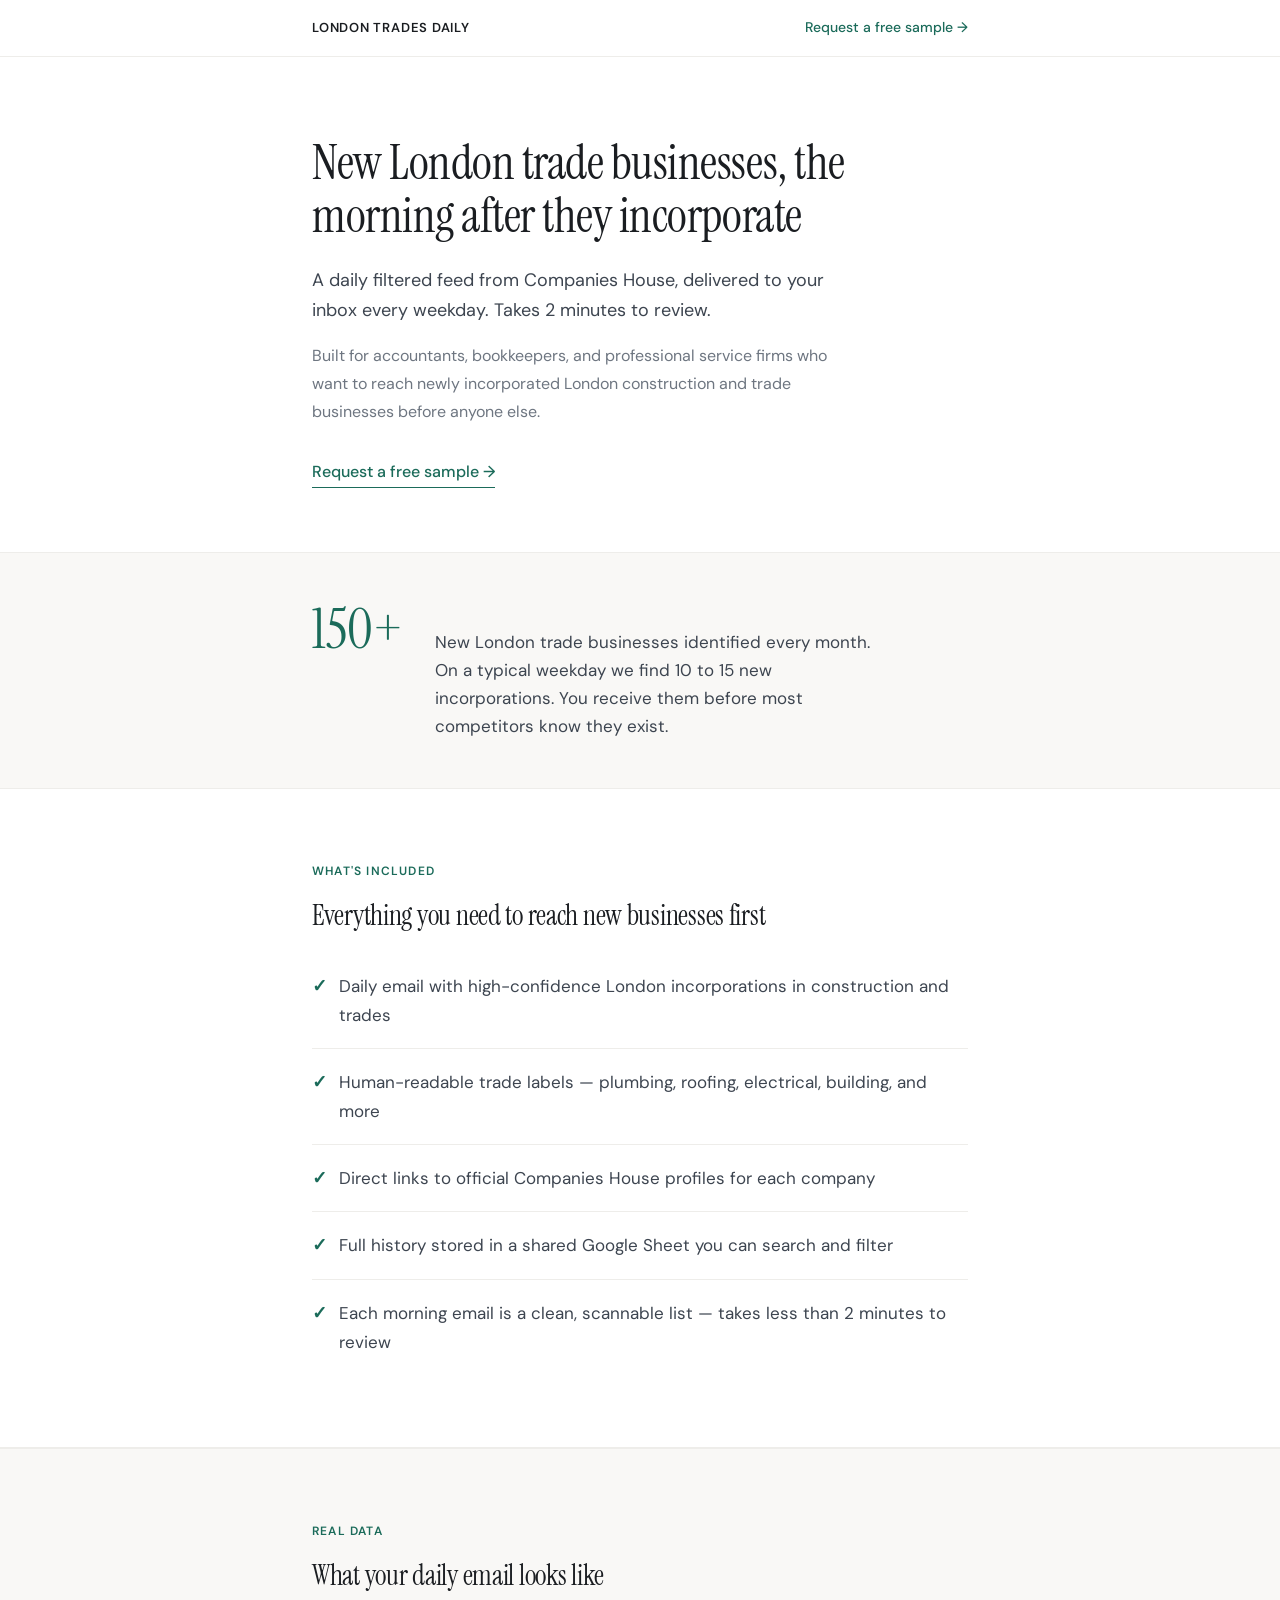
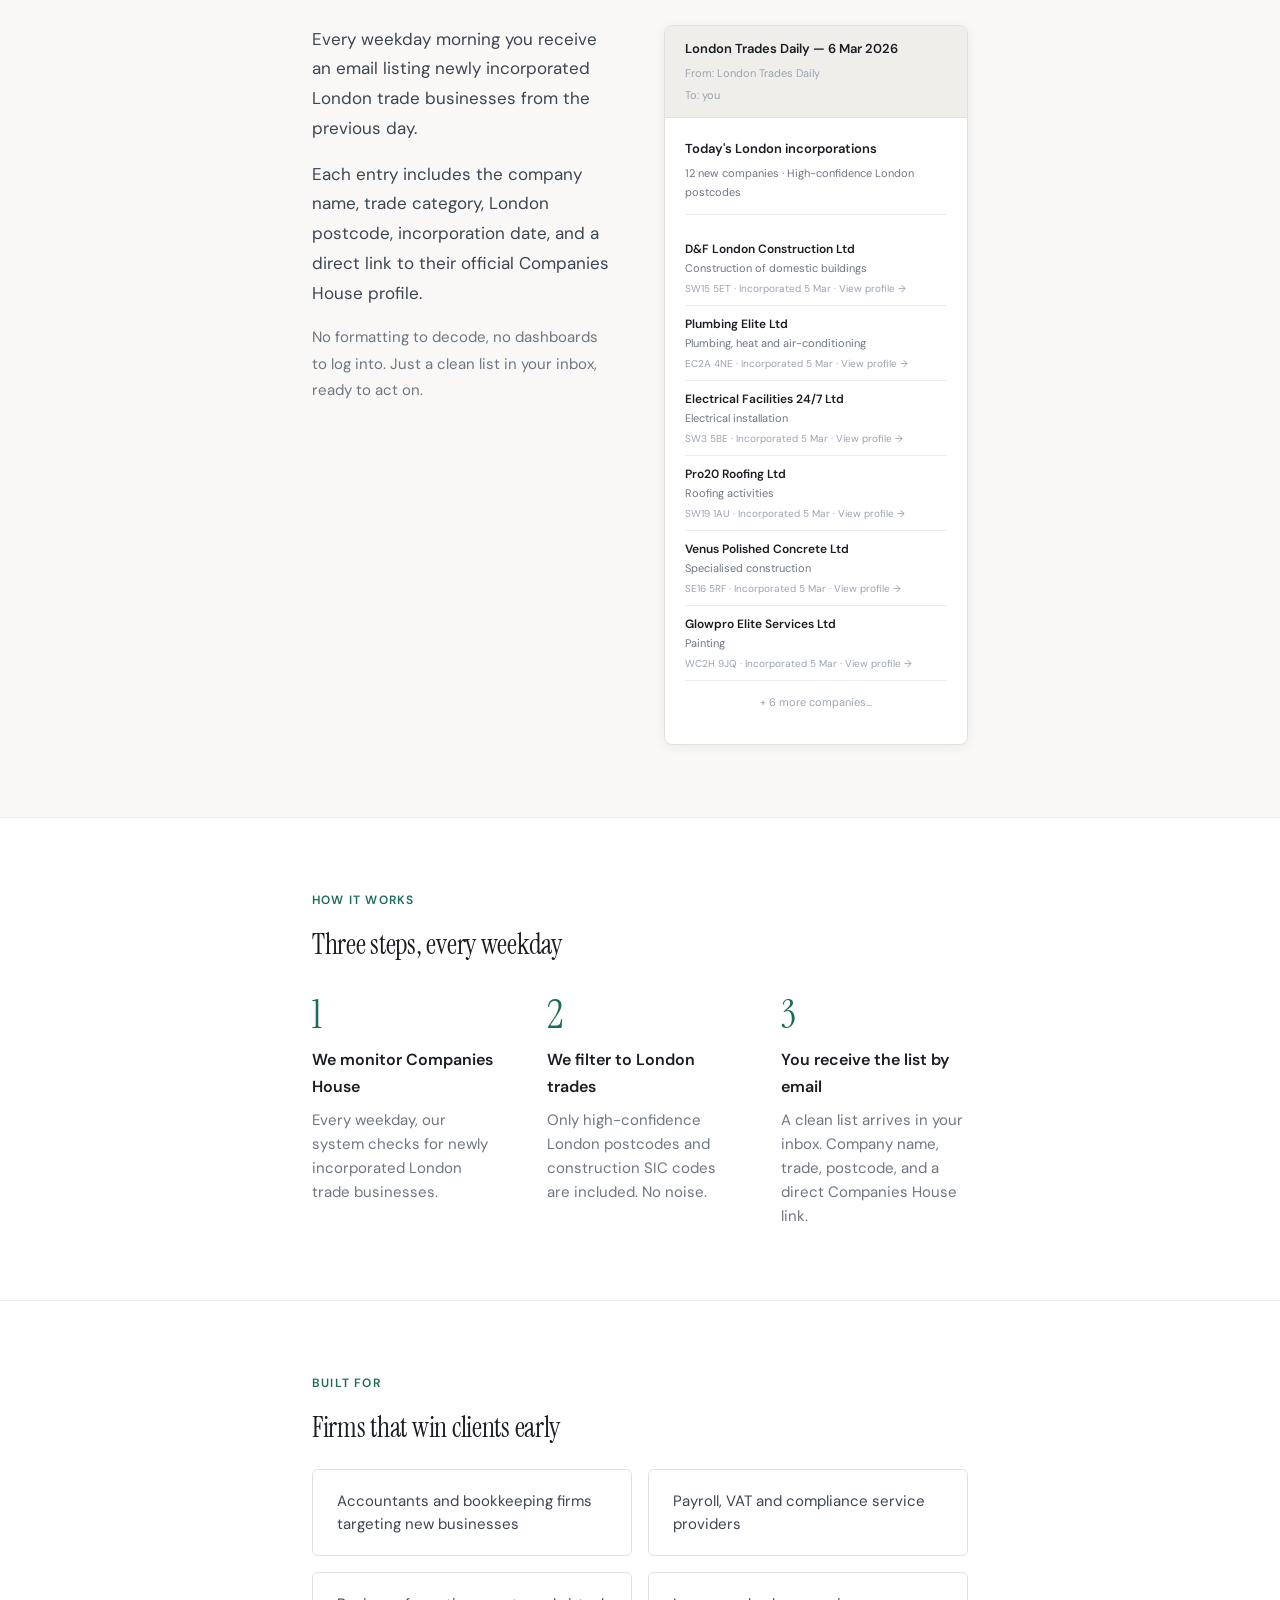
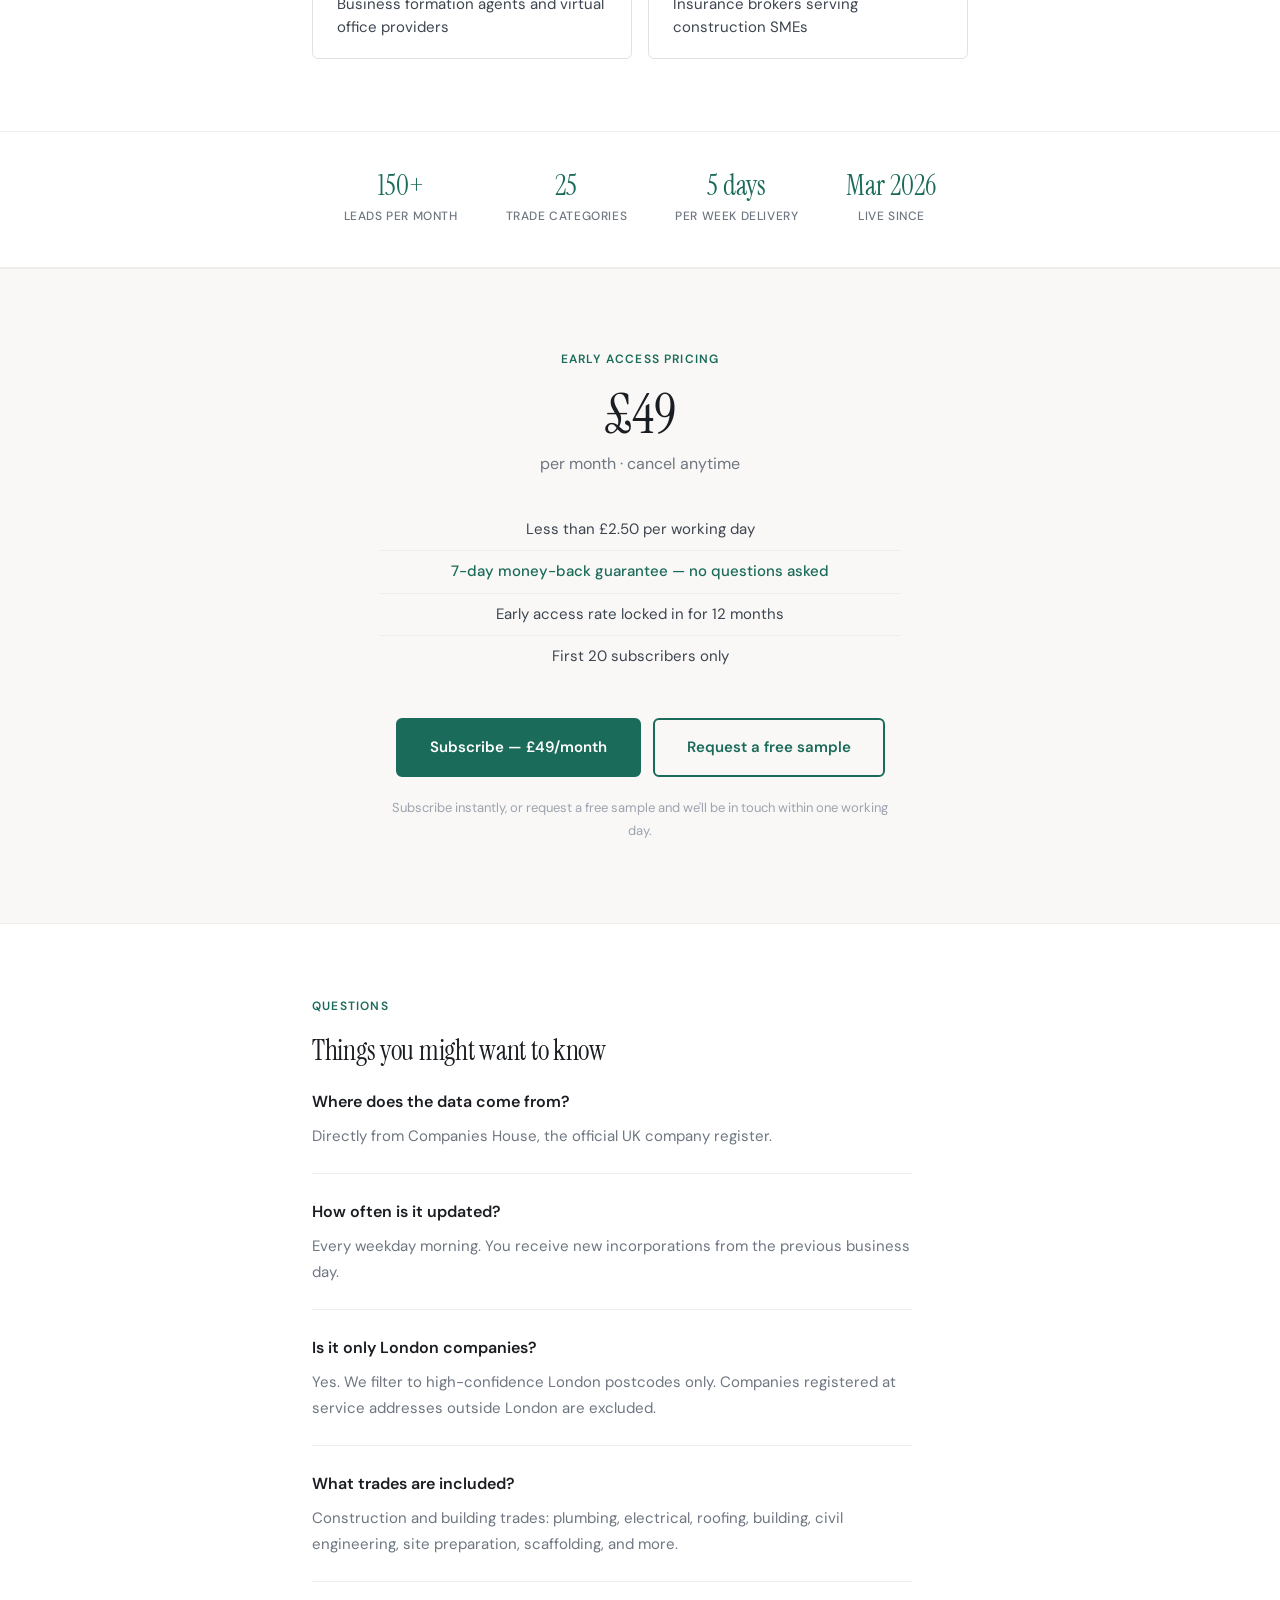
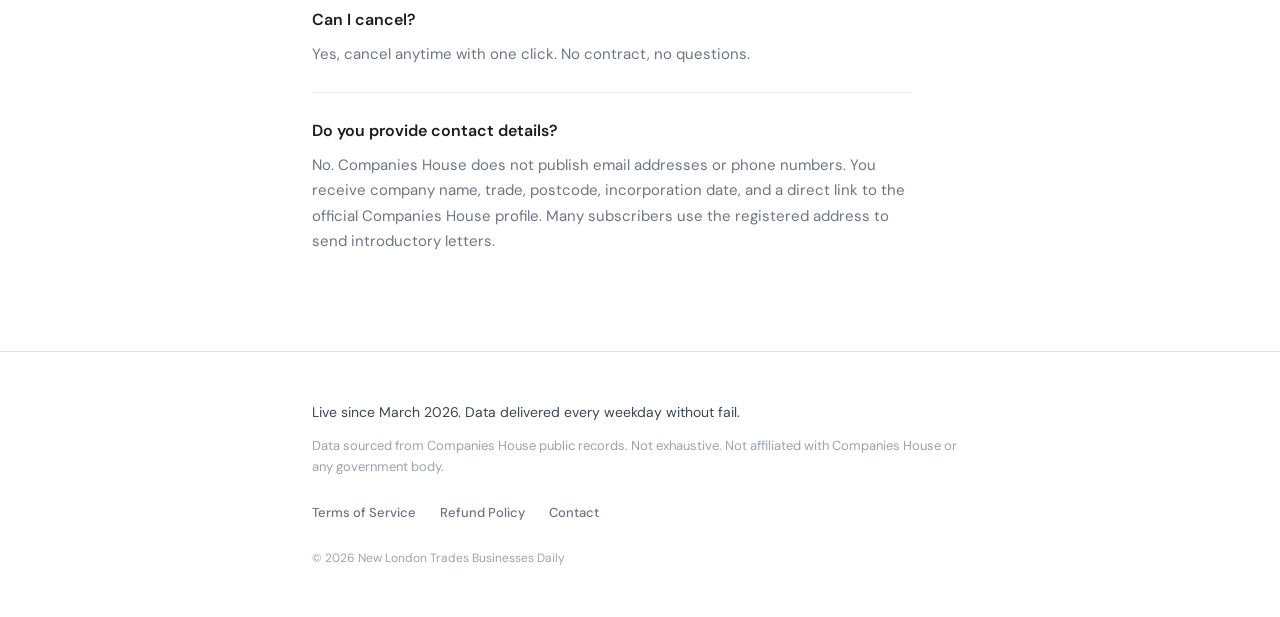
==== commit 94ea4cff: "Complete redesign: editorial layout, email mockup, updated terms and refund Co-Authored-By: Claude S" ====
--- a/index.html
+++ b/index.html
@@ -1,206 +1,237 @@
 <!DOCTYPE html>
 <html lang="en">
 <head>
-  <meta charset="UTF-8" />
-  <meta name="viewport" content="width=device-width, initial-scale=1.0" />
-  <title>New London Trades Businesses Daily</title>
-  <meta name="description" content="A daily filtered feed of newly incorporated London trade businesses, sourced directly from Companies House. Built for accountants, bookkeepers and professional service firms." />
-  <link rel="preconnect" href="https://fonts.googleapis.com" />
-  <link rel="preconnect" href="https://fonts.gstatic.com" crossorigin />
-  <link href="https://fonts.googleapis.com/css2?family=DM+Sans:wght@500;700&family=Source+Sans+3:wght@400;600&display=swap" rel="stylesheet" />
-  <link rel="stylesheet" href="styles.css" />
+    <meta charset="UTF-8">
+    <meta name="viewport" content="width=device-width, initial-scale=1.0">
+    <title>New London Trades Businesses Daily</title>
+    <link rel="preconnect" href="https://fonts.googleapis.com">
+    <link rel="preconnect" href="https://fonts.gstatic.com" crossorigin>
+    <link href="https://fonts.googleapis.com/css2?family=Instrument+Serif&family=DM+Sans:wght@400;500;600&display=swap" rel="stylesheet">
+    <link rel="stylesheet" href="styles.css">
 </head>
 <body>
 
-  <!-- ── Header ── -->
-  <header>
-    <div class="container">
-      <h1 class="headline">New London Trades Businesses Daily</h1>
-      <p class="value-prop">Be the first to reach new London construction and trades businesses — before your competitors.</p>
-      <p class="subheadline">Freshly incorporated London trade businesses, delivered to your inbox every morning.</p>
-      <p class="description">A daily filtered feed of newly incorporated London trade businesses, sourced directly from Companies House. Built for accountants, bookkeepers and professional service firms who want to reach new businesses early.</p>
-    </div>
-  </header>
-
-  <!-- ── Proof ── -->
-  <section>
-    <div class="container">
-      <p class="proof-title">150+ new London trade businesses every month</p>
-      <p class="proof-body">Our system monitors Companies House daily and identifies newly incorporated London trade businesses filtered to high-confidence London postcodes. On a typical weekday we find 10 to 15 new incorporations. You receive them the next morning, before most competitors know they exist.</p>
-    </div>
-  </section>
-
-  <!-- ── What you get ── -->
-  <section>
-    <div class="container">
-      <h2>What is included</h2>
-      <ul class="feature-list">
-        <li>Daily email with high-confidence London incorporations in construction and trades</li>
-        <li>Human-readable trade labels (plumbing, roofing, electrical, building, and more)</li>
-        <li>Direct links to official Companies House profiles for each company</li>
-        <li>Full history stored in a shared Google Sheet you can search and filter</li>
-        <li>Each morning email is a clean, scannable list — takes less than 2 minutes to review</li>
-      </ul>
-    </div>
-  </section>
-
-  <!-- ── How it works ── -->
-  <section class="section-how">
-    <div class="container">
-      <h2>How it works</h2>
-      <div class="steps">
-        <div class="step">
-          <p class="step-number">1</p>
-          <p class="step-title">We monitor Companies House</p>
-          <p class="step-desc">Every weekday, our system checks for newly incorporated London trade businesses.</p>
-        </div>
-        <div class="step">
-          <p class="step-number">2</p>
-          <p class="step-title">We filter to London trades</p>
-          <p class="step-desc">Only high-confidence London postcodes and construction/trade SIC codes are included. No noise.</p>
-        </div>
-        <div class="step">
-          <p class="step-number">3</p>
-          <p class="step-title">You receive the list by email</p>
-          <p class="step-desc">A clean, scannable list arrives in your inbox every morning. Company name, trade, postcode, and a direct Companies House link.</p>
-        </div>
-      </div>
-    </div>
-  </section>
-
-  <!-- ── Who it's for ── -->
-  <section>
-    <div class="container">
-      <h2>Built for firms that win clients early</h2>
-      <ul class="feature-list">
-        <li>Accountants and bookkeeping firms targeting new businesses</li>
-        <li>Payroll, VAT and compliance service providers</li>
-        <li>Business formation agents and virtual office providers</li>
-        <li>Insurance brokers serving construction SMEs</li>
-      </ul>
-    </div>
-  </section>
-
-  <!-- ── Sample data ── -->
-  <section class="section-table">
-    <div class="container">
-      <h2>Real companies from a recent daily feed</h2>
-      <div class="table-wrap">
-        <table>
-          <thead>
-            <tr>
-              <th>Company</th>
-              <th>Trade</th>
-              <th>Postcode</th>
-            </tr>
-          </thead>
-          <tbody>
-            <tr>
-              <td>D&amp;F LONDON CONSTRUCTION LTD</td>
-              <td>Construction of domestic buildings</td>
-              <td>SW15 5ET</td>
-            </tr>
-            <tr>
-              <td>PLUMBING ELITE LTD</td>
-              <td>Plumbing, heat and air-conditioning installation</td>
-              <td>EC2A 4NE</td>
-            </tr>
-            <tr>
-              <td>ELECTRICAL FACILITIES 24/7 LTD</td>
-              <td>Electrical installation</td>
-              <td>SW3 5BE</td>
-            </tr>
-            <tr>
-              <td>PRO20 ROOFING LTD</td>
-              <td>Roofing activities</td>
-              <td>SW19 1AU</td>
-            </tr>
-            <tr>
-              <td>VENUS POLISHED CONCRETE LTD</td>
-              <td>Other specialised construction activities</td>
-              <td>SE16 5RF</td>
-            </tr>
-            <tr>
-              <td>GLOWPRO ELITE SERVICES LTD</td>
-              <td>Painting</td>
-              <td>WC2H 9JQ</td>
-            </tr>
-          </tbody>
-        </table>
-      </div>
-      <p class="table-note">Sample from one day. You receive this every weekday morning.</p>
-    </div>
-  </section>
-
-  <!-- ── Pricing ── -->
-  <section class="section-pricing">
-    <div class="container">
-      <div class="pricing-card">
-        <h2>Early access pricing</h2>
-        <p class="price">£49 <span class="price-period">/ month</span></p>
-        <div class="pricing-support">
-          <p class="billing-line">Billed monthly. Cancel anytime. No contract.</p>
-          <p>Less than £2.50 per working day. Win one new client and it pays for itself for years.</p>
-          <p class="guarantee-line">7-day money-back guarantee — no questions asked.</p>
-          <p class="locked-line">Early access pricing locked in for 12 months for the first 20 subscribers.</p>
-        </div>
-        <div class="cta-group">
-          <a class="btn btn-primary" href="https://londontradesdaily.lemonsqueezy.com/checkout/buy/9210b62e-c0f6-4e42-8be6-00f986289056" target="_blank">Subscribe — £49/month</a>
-          <a class="btn btn-secondary" href="https://forms.gle/AXwfoAjnkyXZRsHv6">Request a free sample</a>
-        </div>
-        <p class="cta-note">Subscribe instantly, or request a free sample and we'll be in touch within one working day.</p>
-      </div>
-    </div>
-  </section>
-
-  <!-- ── FAQ ── -->
-  <section>
-    <div class="container">
-      <h2>Questions</h2>
-
-      <div class="faq-list">
-        <div class="faq-item">
-          <p class="faq-q">Where does the data come from?</p>
-          <p class="faq-a">Directly from Companies House, the official UK company register.</p>
-        </div>
-
-        <div class="faq-item">
-          <p class="faq-q">How often is it updated?</p>
-          <p class="faq-a">Every weekday morning. You receive new incorporations from the previous business day.</p>
-        </div>
-
-        <div class="faq-item">
-          <p class="faq-q">Is it only London companies?</p>
-          <p class="faq-a">Yes. We filter to high-confidence London postcodes only. Companies registered at service addresses outside London are excluded.</p>
-        </div>
-
-        <div class="faq-item">
-          <p class="faq-q">What trades are included?</p>
-          <p class="faq-a">Construction and building trades: plumbing, electrical, roofing, building, civil engineering, site preparation, scaffolding, and more.</p>
-        </div>
-
-        <div class="faq-item">
-          <p class="faq-q">Can I cancel?</p>
-          <p class="faq-a">Yes, cancel anytime with one click. No contract, no questions.</p>
-        </div>
-
-        <div class="faq-item">
-          <p class="faq-q">Do you provide contact details?</p>
-          <p class="faq-a">No. Companies House does not publish email addresses or phone numbers. You receive company name, trade, postcode, incorporation date, and a direct link to the official Companies House profile. Many subscribers use the registered address to send introductory letters.</p>
-        </div>
-      </div>
-    </div>
-  </section>
-
-  <!-- ── Footer ── -->
-  <footer>
-    <div class="container">
-      <p class="footer-trust">Live since March 2026. Data delivered every weekday without fail.</p>
-      <p>Data sourced from Companies House public records. Not exhaustive. Not affiliated with Companies House or any government body.</p>
-      <p class="footer-nav"><a href="terms.html">Terms of Service</a> · <a href="refund.html">Refund Policy</a> · <a href="mailto:brahma27246@gmail.com">Contact</a></p>
-      <p>© 2026 New London Trades Businesses Daily</p>
-    </div>
-  </footer>
+    <nav class="topbar">
+        <div class="container topbar-inner">
+            <span class="topbar-brand">London Trades Daily</span>
+            <a href="https://forms.gle/AXwfoAjnkyXZRsHv6" class="topbar-cta">Request a free sample →</a>
+        </div>
+    </nav>
+
+    <header class="hero">
+        <div class="container">
+            <h1>New London trade businesses, the morning after they&nbsp;incorporate</h1>
+            <p class="hero-sub">A daily filtered feed from Companies House, delivered to your inbox every weekday. Takes 2 minutes to review.</p>
+            <p class="hero-detail">Built for accountants, bookkeepers, and professional service firms who want to reach newly incorporated London construction and trade businesses before anyone else.</p>
+            <a href="https://forms.gle/AXwfoAjnkyXZRsHv6" class="hero-cta">Request a free sample →</a>
+        </div>
+    </header>
+
+    <section class="stat-banner">
+        <div class="container stat-banner-inner">
+            <span class="stat-number">150+</span>
+            <p class="stat-text">New London trade businesses identified every month. On a typical weekday we find 10 to 15 new incorporations. You receive them before most competitors know they exist.</p>
+        </div>
+    </section>
+
+    <section class="section section--bordered">
+        <div class="container">
+            <p class="section-label">What's included</p>
+            <h2>Everything you need to reach new businesses first</h2>
+            <ul class="features-list">
+                <li><span class="check">✓</span> Daily email with high-confidence London incorporations in construction and trades</li>
+                <li><span class="check">✓</span> Human-readable trade labels — plumbing, roofing, electrical, building, and more</li>
+                <li><span class="check">✓</span> Direct links to official Companies House profiles for each company</li>
+                <li><span class="check">✓</span> Full history stored in a shared Google Sheet you can search and filter</li>
+                <li><span class="check">✓</span> Each morning email is a clean, scannable list — takes less than 2 minutes to review</li>
+            </ul>
+        </div>
+    </section>
+
+    <section class="email-mockup-section">
+        <div class="container">
+            <p class="section-label">Real data</p>
+            <h2>What your daily email looks like</h2>
+            <div class="email-mockup-layout">
+                <div class="email-mockup-text">
+                    <p>Every weekday morning you receive an email listing newly incorporated London trade businesses from the previous day.</p>
+                    <p>Each entry includes the company name, trade category, London postcode, incorporation date, and a direct link to their official Companies House profile.</p>
+                    <p style="color: var(--ink-muted); font-size: 0.9375rem;">No formatting to decode, no dashboards to log into. Just a clean list in your inbox, ready to act on.</p>
+                </div>
+                <div class="email-mockup-frame">
+                    <div class="email-mockup-header">
+                        <span class="em-subject">London Trades Daily — 6 Mar 2026</span>
+                        <span class="em-from">From: London Trades Daily</span>
+                        <span class="em-to">To: you</span>
+                    </div>
+                    <div class="email-mockup-body">
+                        <div class="em-title">Today's London incorporations</div>
+                        <div class="em-summary">12 new companies · High-confidence London postcodes</div>
+                        <div class="em-entry">
+                            <div class="em-company">D&amp;F London Construction Ltd</div>
+                            <div class="em-trade">Construction of domestic buildings</div>
+                            <div class="em-meta">SW15 5ET · Incorporated 5 Mar · View profile →</div>
+                        </div>
+                        <div class="em-entry">
+                            <div class="em-company">Plumbing Elite Ltd</div>
+                            <div class="em-trade">Plumbing, heat and air-conditioning</div>
+                            <div class="em-meta">EC2A 4NE · Incorporated 5 Mar · View profile →</div>
+                        </div>
+                        <div class="em-entry">
+                            <div class="em-company">Electrical Facilities 24/7 Ltd</div>
+                            <div class="em-trade">Electrical installation</div>
+                            <div class="em-meta">SW3 5BE · Incorporated 5 Mar · View profile →</div>
+                        </div>
+                        <div class="em-entry">
+                            <div class="em-company">Pro20 Roofing Ltd</div>
+                            <div class="em-trade">Roofing activities</div>
+                            <div class="em-meta">SW19 1AU · Incorporated 5 Mar · View profile →</div>
+                        </div>
+                        <div class="em-entry">
+                            <div class="em-company">Venus Polished Concrete Ltd</div>
+                            <div class="em-trade">Specialised construction</div>
+                            <div class="em-meta">SE16 5RF · Incorporated 5 Mar · View profile →</div>
+                        </div>
+                        <div class="em-entry">
+                            <div class="em-company">Glowpro Elite Services Ltd</div>
+                            <div class="em-trade">Painting</div>
+                            <div class="em-meta">WC2H 9JQ · Incorporated 5 Mar · View profile →</div>
+                        </div>
+                        <div class="em-entry" style="text-align: center; color: var(--ink-faint); font-size: 0.6875rem; padding: 0.75rem 0;">
+                            + 6 more companies...
+                        </div>
+                    </div>
+                </div>
+            </div>
+        </div>
+    </section>
+
+    <section class="section section--bordered">
+        <div class="container">
+            <p class="section-label">How it works</p>
+            <h2>Three steps, every weekday</h2>
+            <div class="steps">
+                <div>
+                    <div class="step-number">1</div>
+                    <div class="step-title">We monitor Companies House</div>
+                    <p class="step-desc">Every weekday, our system checks for newly incorporated London trade businesses.</p>
+                </div>
+                <div>
+                    <div class="step-number">2</div>
+                    <div class="step-title">We filter to London trades</div>
+                    <p class="step-desc">Only high-confidence London postcodes and construction SIC codes are included. No noise.</p>
+                </div>
+                <div>
+                    <div class="step-number">3</div>
+                    <div class="step-title">You receive the list by email</div>
+                    <p class="step-desc">A clean list arrives in your inbox. Company name, trade, postcode, and a direct Companies House link.</p>
+                </div>
+            </div>
+        </div>
+    </section>
+
+    <section class="section section--bordered">
+        <div class="container">
+            <p class="section-label">Built for</p>
+            <h2>Firms that win clients early</h2>
+            <div class="audience-grid">
+                <div class="audience-card">Accountants and bookkeeping firms targeting new businesses</div>
+                <div class="audience-card">Payroll, VAT and compliance service providers</div>
+                <div class="audience-card">Business formation agents and virtual office providers</div>
+                <div class="audience-card">Insurance brokers serving construction SMEs</div>
+            </div>
+        </div>
+    </section>
+
+    <section class="credibility-strip">
+        <div class="container">
+            <div class="credibility-items">
+                <div class="cred-item">
+                    <span class="cred-number">150+</span>
+                    <span class="cred-label">Leads per month</span>
+                </div>
+                <div class="cred-item">
+                    <span class="cred-number">25</span>
+                    <span class="cred-label">Trade categories</span>
+                </div>
+                <div class="cred-item">
+                    <span class="cred-number">5 days</span>
+                    <span class="cred-label">Per week delivery</span>
+                </div>
+                <div class="cred-item">
+                    <span class="cred-number">Mar 2026</span>
+                    <span class="cred-label">Live since</span>
+                </div>
+            </div>
+        </div>
+    </section>
+
+    <section class="pricing-section">
+        <div class="container">
+            <div class="pricing-card">
+                <p class="section-label">Early access pricing</p>
+                <div class="pricing-amount">£49</div>
+                <div class="pricing-period">per month · cancel anytime</div>
+                <ul class="pricing-details">
+                    <li>Less than £2.50 per working day</li>
+                    <li class="highlight">7-day money-back guarantee — no questions asked</li>
+                    <li>Early access rate locked in for 12 months</li>
+                    <li>First 20 subscribers only</li>
+                </ul>
+                <div class="btn-group">
+                    <a href="https://londontradesdaily.lemonsqueezy.com/checkout/buy/9210b62e-c0f6-4e42-8be6-00f986289056" target="_blank" class="btn btn-primary">Subscribe — £49/month</a>
+                    <a href="https://forms.gle/AXwfoAjnkyXZRsHv6" class="btn btn-secondary">Request a free sample</a>
+                </div>
+                <p class="pricing-footnote">Subscribe instantly, or request a free sample and we'll be in touch within one working day.</p>
+            </div>
+        </div>
+    </section>
+
+    <section class="section">
+        <div class="container">
+            <p class="section-label">Questions</p>
+            <h2>Things you might want to know</h2>
+            <div class="faq-list">
+                <div class="faq-item">
+                    <p class="faq-q">Where does the data come from?</p>
+                    <p class="faq-a">Directly from Companies House, the official UK company register.</p>
+                </div>
+                <div class="faq-item">
+                    <p class="faq-q">How often is it updated?</p>
+                    <p class="faq-a">Every weekday morning. You receive new incorporations from the previous business day.</p>
+                </div>
+                <div class="faq-item">
+                    <p class="faq-q">Is it only London companies?</p>
+                    <p class="faq-a">Yes. We filter to high-confidence London postcodes only. Companies registered at service addresses outside London are excluded.</p>
+                </div>
+                <div class="faq-item">
+                    <p class="faq-q">What trades are included?</p>
+                    <p class="faq-a">Construction and building trades: plumbing, electrical, roofing, building, civil engineering, site preparation, scaffolding, and more.</p>
+                </div>
+                <div class="faq-item">
+                    <p class="faq-q">Can I cancel?</p>
+                    <p class="faq-a">Yes, cancel anytime with one click. No contract, no questions.</p>
+                </div>
+                <div class="faq-item">
+                    <p class="faq-q">Do you provide contact details?</p>
+                    <p class="faq-a">No. Companies House does not publish email addresses or phone numbers. You receive company name, trade, postcode, incorporation date, and a direct link to the official Companies House profile. Many subscribers use the registered address to send introductory letters.</p>
+                </div>
+            </div>
+        </div>
+    </section>
+
+    <footer class="footer">
+        <div class="container">
+            <p class="footer-trust">Live since March 2026. Data delivered every weekday without fail.</p>
+            <p class="footer-disclaimer">Data sourced from Companies House public records. Not exhaustive. Not affiliated with Companies House or any government body.</p>
+            <div class="footer-links">
+                <a href="terms.html">Terms of Service</a>
+                <a href="refund.html">Refund Policy</a>
+                <a href="mailto:brahma27246@gmail.com">Contact</a>
+            </div>
+            <p class="footer-copy">© 2026 New London Trades Businesses Daily</p>
+        </div>
+    </footer>
 
 </body>
 </html>
--- a/styles.css
+++ b/styles.css
@@ -1,604 +1,159 @@
-/* ============================================================
-   New London Trades Businesses Daily — styles.css
-   Complete production stylesheet
-   ============================================================ */
-
-/* ── Google Fonts ── */
-
-@import url('https://fonts.googleapis.com/css2?family=DM+Sans:wght@500;700&family=Source+Sans+3:wght@400;600&display=swap');
-
-/* ── Custom Properties ── */
-
 :root {
-  --accent:            #0f6b5e;
-  --accent-hover:      #0b5249;
-  --accent-light:      #e8f4f1;
-  --bg:                #ffffff;
-  --bg-subtle:         #f7f9f8;
-  --text:              #1c1c1c;
-  --text-secondary:    #4a5560;
-  --text-muted:        #7c8590;
-  --border:            #e2e5e9;
-  --table-header-bg:   #f0f5f3;
-  --table-stripe:      #fafcfb;
-  --max-width:         760px;
+    --serif: 'Instrument Serif', Georgia, 'Times New Roman', serif;
+    --sans: 'DM Sans', -apple-system, BlinkMacSystemFont, sans-serif;
+    --ink: #1a1d21;
+    --ink-secondary: #3d4550;
+    --ink-muted: #6e7681;
+    --ink-faint: #9ca3af;
+    --surface: #ffffff;
+    --surface-warm: #f9f8f6;
+    --surface-accent: #f0eeeb;
+    --accent: #1b6b5a;
+    --accent-hover: #145849;
+    --accent-faint: #e6f0ed;
+    --rule: #e3e1dd;
+    --rule-light: #eeedea;
+    --max-w: 720px;
+    --px: 2rem;
 }
 
-/* ── Reset ── */
+*, *::before, *::after { margin: 0; padding: 0; box-sizing: border-box; }
+html { font-size: 16px; -webkit-font-smoothing: antialiased; -moz-osx-font-smoothing: grayscale; }
+body { font-family: var(--sans); color: var(--ink); background: var(--surface); line-height: 1.7; }
 
-*, *::before, *::after {
-  box-sizing: border-box;
-  margin: 0;
-  padding: 0;
+.container { max-width: var(--max-w); margin: 0 auto; padding: 0 var(--px); }
+
+h1, h2, h3 { font-family: var(--serif); font-weight: 400; letter-spacing: -0.01em; }
+h2 { font-size: 1.75rem; color: var(--ink); margin-bottom: 1.25rem; line-height: 1.25; }
+p { color: var(--ink-secondary); font-size: 1.0625rem; line-height: 1.75; }
+a { color: var(--accent); text-decoration: none; transition: color 0.15s ease; }
+a:hover { color: var(--accent-hover); }
+
+/* Topbar */
+.topbar { border-bottom: 1px solid var(--rule-light); padding: 1rem 0; }
+.topbar-inner { display: flex; align-items: center; justify-content: space-between; }
+.topbar-brand { font-family: var(--sans); font-size: 0.8125rem; font-weight: 600; letter-spacing: 0.06em; text-transform: uppercase; color: var(--ink); }
+.topbar-cta { font-size: 0.875rem; font-weight: 500; color: var(--accent); }
+
+/* Hero */
+.hero { padding: 5rem 0 4rem; border-bottom: 1px solid var(--rule-light); }
+.hero h1 { font-size: 3rem; line-height: 1.1; color: var(--ink); margin-bottom: 1.5rem; max-width: 620px; }
+.hero-sub { font-size: 1.125rem; color: var(--ink-secondary); margin-bottom: 1rem; max-width: 560px; line-height: 1.65; }
+.hero-detail { font-size: 1rem; color: var(--ink-muted); max-width: 520px; margin-bottom: 2rem; }
+.hero-cta { display: inline-flex; align-items: center; gap: 0.375rem; font-weight: 500; font-size: 1rem; color: var(--accent); border-bottom: 1px solid var(--accent); padding-bottom: 2px; transition: all 0.15s ease; }
+.hero-cta:hover { color: var(--accent-hover); border-color: var(--accent-hover); }
+
+/* Stat banner */
+.stat-banner { background: var(--surface-warm); border-bottom: 1px solid var(--rule-light); padding: 3rem 0; }
+.stat-banner-inner { display: flex; align-items: baseline; gap: 2rem; flex-wrap: wrap; }
+.stat-number { font-family: var(--serif); font-size: 3.5rem; line-height: 1; color: var(--accent); flex-shrink: 0; }
+.stat-text { font-size: 1.0625rem; color: var(--ink-secondary); max-width: 440px; line-height: 1.65; }
+
+/* Section utility */
+.section { padding: 4.5rem 0; }
+.section--bordered { border-bottom: 1px solid var(--rule-light); }
+.section--warm { background: var(--surface-warm); }
+.section-label { font-family: var(--sans); font-size: 0.75rem; font-weight: 600; letter-spacing: 0.1em; text-transform: uppercase; color: var(--accent); margin-bottom: 1rem; }
+
+/* Features list */
+.features-list { list-style: none; display: grid; gap: 0; }
+.features-list li { padding: 1.125rem 0; border-bottom: 1px solid var(--rule-light); font-size: 1.0625rem; color: var(--ink-secondary); display: flex; align-items: baseline; gap: 0.75rem; }
+.features-list li:last-child { border-bottom: none; }
+.features-list .check { color: var(--accent); font-weight: 600; flex-shrink: 0; font-size: 1.125rem; }
+
+/* How it works */
+.steps { display: grid; grid-template-columns: repeat(3, 1fr); gap: 3rem; margin-top: 2rem; }
+.step-number { font-family: var(--serif); font-size: 2.5rem; color: var(--accent); line-height: 1; margin-bottom: 0.75rem; }
+.step-title { font-family: var(--sans); font-weight: 600; font-size: 1rem; color: var(--ink); margin-bottom: 0.5rem; }
+.step-desc { font-size: 0.9375rem; color: var(--ink-muted); line-height: 1.6; }
+
+/* Audience grid */
+.audience-grid { display: grid; grid-template-columns: 1fr 1fr; gap: 1rem; margin-top: 1.5rem; }
+.audience-card { padding: 1.25rem 1.5rem; background: var(--surface); border: 1px solid var(--rule); border-radius: 6px; font-size: 0.9375rem; color: var(--ink-secondary); line-height: 1.5; }
+
+/* Email mockup */
+.email-mockup-section { padding: 4.5rem 0; background: var(--surface-warm); border-top: 1px solid var(--rule-light); border-bottom: 1px solid var(--rule-light); }
+.email-mockup-layout { display: grid; grid-template-columns: 1fr 1fr; gap: 3rem; align-items: start; margin-top: 2rem; }
+.email-mockup-text p { margin-bottom: 1rem; }
+.email-mockup-frame { background: var(--surface); border: 1px solid var(--rule); border-radius: 8px; overflow: hidden; box-shadow: 0 2px 12px rgba(0,0,0,0.06); }
+.email-mockup-header { background: var(--surface-accent); padding: 0.75rem 1.25rem; border-bottom: 1px solid var(--rule); display: flex; flex-direction: column; gap: 0.25rem; }
+.email-mockup-header .em-from, .email-mockup-header .em-to { font-size: 0.6875rem; color: var(--ink-faint); }
+.email-mockup-header .em-subject { font-size: 0.8125rem; font-weight: 600; color: var(--ink); }
+.email-mockup-body { padding: 1.25rem; }
+.email-mockup-body .em-title { font-family: var(--sans); font-weight: 600; font-size: 0.8125rem; color: var(--ink); margin-bottom: 0.25rem; }
+.email-mockup-body .em-summary { font-size: 0.6875rem; color: var(--ink-muted); margin-bottom: 1rem; padding-bottom: 0.75rem; border-bottom: 1px solid var(--rule-light); }
+.email-mockup-body .em-entry { padding: 0.5rem 0; border-bottom: 1px solid var(--rule-light); }
+.email-mockup-body .em-entry:last-child { border-bottom: none; }
+.email-mockup-body .em-company { font-size: 0.75rem; font-weight: 600; color: var(--ink); }
+.email-mockup-body .em-trade { font-size: 0.6875rem; color: var(--ink-muted); }
+.email-mockup-body .em-meta { font-size: 0.625rem; color: var(--ink-faint); margin-top: 0.125rem; }
+
+/* Credibility strip */
+.credibility-strip { padding: 2.5rem 0; border-bottom: 1px solid var(--rule-light); text-align: center; }
+.credibility-items { display: flex; justify-content: center; gap: 3rem; flex-wrap: wrap; }
+.cred-item { display: flex; flex-direction: column; align-items: center; gap: 0.375rem; }
+.cred-number { font-family: var(--serif); font-size: 1.75rem; color: var(--accent); line-height: 1; }
+.cred-label { font-size: 0.75rem; font-weight: 500; color: var(--ink-muted); text-transform: uppercase; letter-spacing: 0.05em; }
+
+/* Pricing */
+.pricing-section { padding: 5rem 0; background: var(--surface-warm); border-top: 1px solid var(--rule-light); border-bottom: 1px solid var(--rule-light); }
+.pricing-card { max-width: 520px; margin: 0 auto; text-align: center; }
+.pricing-amount { font-family: var(--serif); font-size: 3.5rem; color: var(--ink); line-height: 1; margin-bottom: 0.5rem; }
+.pricing-period { font-size: 1rem; color: var(--ink-muted); margin-bottom: 2rem; }
+.pricing-details { list-style: none; margin-bottom: 2.5rem; }
+.pricing-details li { padding: 0.5rem 0; font-size: 0.9375rem; color: var(--ink-secondary); }
+.pricing-details li.highlight { color: var(--accent); font-weight: 500; }
+.pricing-details li + li { border-top: 1px solid var(--rule-light); }
+
+/* Buttons */
+.btn-group { display: flex; gap: 0.75rem; justify-content: center; flex-wrap: wrap; margin-bottom: 1.25rem; }
+.btn { display: inline-flex; align-items: center; justify-content: center; padding: 0.9375rem 2rem; font-family: var(--sans); font-size: 0.9375rem; font-weight: 600; border-radius: 6px; text-decoration: none; transition: all 0.2s ease; cursor: pointer; border: 2px solid transparent; min-width: 200px; }
+.btn-primary { background: var(--accent); color: #fff; border-color: var(--accent); }
+.btn-primary:hover { background: var(--accent-hover); border-color: var(--accent-hover); color: #fff; }
+.btn-secondary { background: transparent; color: var(--accent); border-color: var(--accent); }
+.btn-secondary:hover { background: var(--accent-faint); color: var(--accent-hover); }
+.pricing-footnote { font-size: 0.8125rem; color: var(--ink-faint); }
+
+/* FAQ */
+.faq-list { max-width: 600px; }
+.faq-item { padding: 1.5rem 0; border-bottom: 1px solid var(--rule-light); }
+.faq-item:first-child { padding-top: 0; }
+.faq-item:last-child { border-bottom: none; }
+.faq-q { font-family: var(--sans); font-weight: 600; font-size: 1rem; color: var(--ink); margin-bottom: 0.5rem; }
+.faq-a { font-size: 0.9375rem; color: var(--ink-muted); line-height: 1.7; }
+
+/* Footer */
+.footer { border-top: 1px solid var(--rule); padding: 3rem 0; background: var(--surface); }
+.footer-trust { font-size: 0.875rem; color: var(--ink-secondary); margin-bottom: 0.75rem; }
+.footer-disclaimer { font-size: 0.8125rem; color: var(--ink-faint); margin-bottom: 1.5rem; line-height: 1.6; }
+.footer-links { display: flex; gap: 1.5rem; flex-wrap: wrap; margin-bottom: 1.5rem; }
+.footer-links a { font-size: 0.8125rem; font-weight: 500; color: var(--ink-muted); }
+.footer-links a:hover { color: var(--accent); }
+.footer-copy { font-size: 0.75rem; color: var(--ink-faint); }
+
+/* Legal pages (terms, refund) */
+.legal-page { padding: 3rem 0 5rem; }
+.legal-page .back-link { display: inline-block; font-size: 0.875rem; font-weight: 500; color: var(--accent); margin-bottom: 2rem; }
+.legal-page h1 { font-size: 2rem; margin-bottom: 2rem; }
+.legal-page h2 { font-size: 1.25rem; margin-top: 2.5rem; margin-bottom: 0.75rem; }
+.legal-page p { margin-bottom: 1rem; }
+
+/* Responsive */
+@media (max-width: 640px) {
+    :root { --px: 1.25rem; }
+    .hero { padding: 3rem 0 2.5rem; }
+    .hero h1 { font-size: 2rem; }
+    .stat-banner-inner { flex-direction: column; gap: 0.75rem; }
+    .stat-number { font-size: 2.5rem; }
+    h2 { font-size: 1.5rem; }
+    .steps { grid-template-columns: 1fr; gap: 2rem; }
+    .audience-grid { grid-template-columns: 1fr; }
+    .email-mockup-layout { grid-template-columns: 1fr; gap: 2rem; }
+    .btn-group { flex-direction: column; }
+    .btn { width: 100%; min-width: unset; }
+    .pricing-amount { font-size: 2.5rem; }
+    .section { padding: 3rem 0; }
+    .email-mockup-section { padding: 3rem 0; }
+    .pricing-section { padding: 3.5rem 0; }
+    .credibility-items { gap: 2rem; }
 }
-
-/* ── Base ── */
-
-body {
-  font-family: "Source Sans 3", -apple-system, BlinkMacSystemFont,
-               "Segoe UI", sans-serif;
-  font-size: 1.0625rem;
-  font-weight: 400;
-  line-height: 1.7;
-  color: var(--text);
-  background: var(--bg);
-  -webkit-font-smoothing: antialiased;
-  -moz-osx-font-smoothing: grayscale;
-}
-
-h1, h2, h3, .step-number {
-  font-family: "DM Sans", -apple-system, BlinkMacSystemFont,
-               "Segoe UI", sans-serif;
-}
-
-.container {
-  max-width: var(--max-width);
-  margin: 0 auto;
-  padding: 0 2rem;
-}
-
-a {
-  color: var(--accent);
-  text-decoration: none;
-}
-
-a:hover {
-  text-decoration: underline;
-}
-
-/* ── Header / Hero ── */
-
-header {
-  padding: 4rem 0 3.5rem;
-}
-
-.headline {
-  font-size: 2.5rem;
-  font-weight: 700;
-  line-height: 1.15;
-  color: var(--text);
-  letter-spacing: -0.02em;
-  margin-bottom: 1.25rem;
-}
-
-.value-prop {
-  font-size: 1.25rem;
-  font-weight: 500;
-  line-height: 1.5;
-  color: var(--accent);
-  margin-bottom: 1rem;
-  font-family: "DM Sans", -apple-system, BlinkMacSystemFont, "Segoe UI", sans-serif;
-}
-
-.subheadline {
-  font-size: 1.0625rem;
-  color: var(--text-secondary);
-  margin-bottom: 0.6rem;
-}
-
-.description {
-  font-size: 1.0625rem;
-  line-height: 1.7;
-  color: var(--text-secondary);
-}
-
-/* Separator below hero */
-header::after {
-  content: "";
-  display: block;
-  margin-top: 3.5rem;
-  border-bottom: 1px solid var(--border);
-}
-
-/* ── Sections ── */
-
-section {
-  padding: 5rem 0;
-}
-
-/* ── Section headings ── */
-
-h2 {
-  font-size: 1.5rem;
-  font-weight: 700;
-  color: var(--text);
-  margin-bottom: 1.5rem;
-  line-height: 1.2;
-}
-
-/* ── Proof / Volume section ── */
-
-.proof-title {
-  font-size: 1.75rem;
-  font-weight: 700;
-  color: var(--text);
-  margin-bottom: 0.875rem;
-  letter-spacing: -0.01em;
-  font-family: "DM Sans", -apple-system, BlinkMacSystemFont, "Segoe UI", sans-serif;
-  line-height: 1.2;
-}
-
-.proof-body {
-  font-size: 1.0625rem;
-  color: var(--text-secondary);
-  line-height: 1.7;
-}
-
-/* ── Feature lists ── */
-
-ul.feature-list {
-  list-style: none;
-  padding: 0;
-  display: flex;
-  flex-direction: column;
-  gap: 0.75rem;
-}
-
-ul.feature-list li {
-  padding-left: 1.5rem;
-  position: relative;
-  font-size: 1.0625rem;
-  color: var(--text-secondary);
-  line-height: 1.6;
-}
-
-ul.feature-list li::before {
-  content: "–";
-  position: absolute;
-  left: 0;
-  color: var(--accent);
-  font-weight: 600;
-}
-
-/* ── How it works ── */
-
-.section-how {
-  background: var(--bg-subtle);
-}
-
-.section-how > .container {
-  padding-top: 3rem;
-  padding-bottom: 3rem;
-  border-radius: 8px;
-}
-
-.steps {
-  display: grid;
-  grid-template-columns: repeat(3, 1fr);
-  gap: 2rem;
-  margin-top: 0.5rem;
-}
-
-.step-number {
-  font-size: 2.5rem;
-  font-weight: 700;
-  color: var(--accent);
-  line-height: 1;
-  margin-bottom: 0.75rem;
-}
-
-.step-title {
-  font-size: 1.0625rem;
-  font-weight: 700;
-  color: var(--text);
-  margin-bottom: 0.5rem;
-  font-family: "DM Sans", -apple-system, BlinkMacSystemFont, "Segoe UI", sans-serif;
-}
-
-.step-desc {
-  font-size: 1rem;
-  color: var(--text-secondary);
-  line-height: 1.6;
-}
-
-/* ── Sample table (visual centrepiece) ── */
-
-.section-table {
-  padding: 5rem 0;
-}
-
-.section-table h2 {
-  font-size: 1.5rem;
-  margin-bottom: 1.75rem;
-}
-
-.table-wrap {
-  overflow-x: auto;
-  -webkit-overflow-scrolling: touch;
-  border: 1px solid var(--border);
-  border-radius: 8px;
-  background: var(--bg);
-}
-
-table {
-  width: 100%;
-  border-collapse: collapse;
-  font-size: 1rem;
-  min-width: 500px;
-}
-
-thead {
-  background: var(--table-header-bg);
-}
-
-thead th {
-  padding: 0.875rem 1rem;
-  text-align: left;
-  font-weight: 700;
-  font-size: 0.8125rem;
-  letter-spacing: 0.05em;
-  text-transform: uppercase;
-  color: var(--accent);
-  border-bottom: 1px solid var(--border);
-  white-space: nowrap;
-  font-family: "DM Sans", -apple-system, BlinkMacSystemFont, "Segoe UI", sans-serif;
-}
-
-tbody tr {
-  border-bottom: 1px solid var(--border);
-  transition: background 0.1s ease;
-}
-
-tbody tr:last-child {
-  border-bottom: none;
-}
-
-tbody tr:nth-child(even) {
-  background: var(--table-stripe);
-}
-
-tbody td {
-  padding: 0.75rem 1rem;
-  vertical-align: middle;
-  font-size: 0.9375rem;
-  color: var(--text-secondary);
-}
-
-tbody td:first-child {
-  font-weight: 600;
-  color: var(--text);
-  white-space: nowrap;
-}
-
-.table-note {
-  font-size: 0.875rem;
-  color: var(--text-muted);
-  margin-top: 1rem;
-  font-style: italic;
-}
-
-/* ── Pricing ── */
-
-.section-pricing {
-  padding: 5rem 0;
-}
-
-.pricing-card {
-  background: var(--bg-subtle);
-  border-radius: 12px;
-  padding: 3rem;
-  text-align: center;
-}
-
-.pricing-card h2 {
-  font-size: 1.125rem;
-  font-weight: 700;
-  color: var(--text-muted);
-  letter-spacing: 0.05em;
-  text-transform: uppercase;
-  font-size: 0.8125rem;
-  margin-bottom: 1.25rem;
-}
-
-.price {
-  font-size: 2.5rem;
-  font-weight: 700;
-  color: var(--text);
-  letter-spacing: -0.02em;
-  line-height: 1;
-  margin-bottom: 0.5rem;
-  font-family: "DM Sans", -apple-system, BlinkMacSystemFont, "Segoe UI", sans-serif;
-}
-
-.price-period {
-  font-size: 1.25rem;
-  font-weight: 400;
-  color: var(--text-muted);
-  letter-spacing: 0;
-}
-
-.pricing-support {
-  display: flex;
-  flex-direction: column;
-  gap: 0.4rem;
-  margin-top: 1rem;
-  margin-bottom: 2rem;
-}
-
-.pricing-support p {
-  font-size: 0.9375rem;
-  color: var(--text-secondary);
-  line-height: 1.5;
-}
-
-.pricing-support .billing-line {
-  font-weight: 600;
-  color: var(--text-secondary);
-}
-
-.pricing-support .guarantee-line {
-  font-weight: 600;
-  color: var(--text);
-}
-
-.pricing-support .locked-line {
-  font-size: 0.875rem;
-  color: var(--text-muted);
-}
-
-/* ── CTA Buttons ── */
-
-.cta-group {
-  display: flex;
-  gap: 1rem;
-  flex-wrap: wrap;
-  justify-content: center;
-  margin-bottom: 1.25rem;
-}
-
-.btn {
-  display: inline-flex;
-  align-items: center;
-  justify-content: center;
-  padding: 16px 36px;
-  border-radius: 8px;
-  font-size: 1rem;
-  font-weight: 600;
-  text-decoration: none;
-  cursor: pointer;
-  min-height: 52px;
-  line-height: 1.2;
-  transition: background-color 0.2s ease, border-color 0.2s ease;
-  font-family: "DM Sans", -apple-system, BlinkMacSystemFont, "Segoe UI", sans-serif;
-  letter-spacing: 0.01em;
-}
-
-.btn-primary {
-  background: var(--accent);
-  color: #ffffff;
-  border: 2px solid var(--accent);
-}
-
-.btn-primary:hover {
-  background: var(--accent-hover);
-  border-color: var(--accent-hover);
-  text-decoration: none;
-}
-
-.btn-secondary {
-  background: transparent;
-  color: var(--accent);
-  border: 2px solid var(--accent);
-}
-
-.btn-secondary:hover {
-  background: var(--accent-light);
-  text-decoration: none;
-}
-
-.cta-note {
-  font-size: 0.875rem;
-  color: var(--text-muted);
-  line-height: 1.5;
-}
-
-/* ── FAQ ── */
-
-.faq-list {
-  display: flex;
-  flex-direction: column;
-  gap: 2rem;
-}
-
-.faq-item {
-  /* clear spacing via gap above */
-}
-
-.faq-q {
-  font-size: 1.0625rem;
-  font-weight: 600;
-  color: var(--accent);
-  margin-bottom: 0.4rem;
-  font-family: "DM Sans", -apple-system, BlinkMacSystemFont, "Segoe UI", sans-serif;
-}
-
-.faq-a {
-  font-size: 1.0625rem;
-  color: var(--text-secondary);
-  line-height: 1.7;
-}
-
-/* ── Footer ── */
-
-footer {
-  border-top: 1px solid var(--border);
-  padding: 2.5rem 0;
-  margin-top: 1rem;
-}
-
-footer .container {
-  display: flex;
-  flex-direction: column;
-  gap: 0.5rem;
-}
-
-footer p {
-  font-size: 0.875rem;
-  color: var(--text-muted);
-  line-height: 1.55;
-}
-
-.footer-trust {
-  font-weight: 600;
-  color: var(--text-secondary) !important;
-}
-
-.footer-nav {
-  margin-top: 0.375rem;
-}
-
-.footer-nav a {
-  color: var(--accent);
-  font-weight: 500;
-  text-decoration: none;
-}
-
-.footer-nav a:hover {
-  text-decoration: underline;
-}
-
-/* ── Legal pages (terms.html, refund.html) ── */
-
-.legal-page {
-  padding: 4rem 0 5rem;
-}
-
-.back-link {
-  display: inline-block;
-  font-size: 0.9375rem;
-  font-weight: 500;
-  color: var(--accent);
-  margin-bottom: 2.5rem;
-  text-decoration: none;
-}
-
-.back-link:hover {
-  text-decoration: underline;
-}
-
-.legal-page h1 {
-  font-size: 2rem;
-  font-weight: 700;
-  color: var(--text);
-  letter-spacing: -0.02em;
-  margin-bottom: 0.5rem;
-  line-height: 1.15;
-}
-
-.legal-page .legal-subtitle {
-  font-size: 0.9375rem;
-  color: var(--text-muted);
-  margin-bottom: 3rem;
-}
-
-.legal-section {
-  margin-bottom: 2.5rem;
-}
-
-.legal-section h2 {
-  font-size: 1.125rem;
-  font-weight: 700;
-  color: var(--text);
-  margin-bottom: 0.625rem;
-}
-
-.legal-section p {
-  font-size: 1.0625rem;
-  color: var(--text-secondary);
-  line-height: 1.7;
-}
-
-.legal-section a {
-  color: var(--accent);
-  text-decoration: none;
-}
-
-.legal-section a:hover {
-  text-decoration: underline;
-}
-
-/* ── Mobile ── */
-
-@media (max-width: 640px) {
-  .container {
-    padding: 0 1.25rem;
-  }
-
-  header {
-    padding: 2.75rem 0 2.5rem;
-  }
-
-  header::after {
-    margin-top: 2.5rem;
-  }
-
-  .headline {
-    font-size: 1.75rem;
-  }
-
-  .value-prop {
-    font-size: 1.125rem;
-  }
-
-  .proof-title {
-    font-size: 1.4rem;
-  }
-
-  section {
-    padding: 3.5rem 0;
-  }
-
-  .section-table,
-  .section-pricing {
-    padding: 3.5rem 0;
-  }
-
-  .steps {
-    grid-template-columns: 1fr;
-    gap: 2rem;
-  }
-
-  .pricing-card {
-    padding: 2rem 1.5rem;
-    text-align: left;
-  }
-
-  .cta-group {
-    flex-direction: column;
-    gap: 0.75rem;
-  }
-
-  .btn {
-    width: 100%;
-    text-align: center;
-    min-height: 52px;
-  }
-
-  .price {
-    font-size: 2rem;
-  }
-
-  .legal-page h1 {
-    font-size: 1.625rem;
-  }
-}
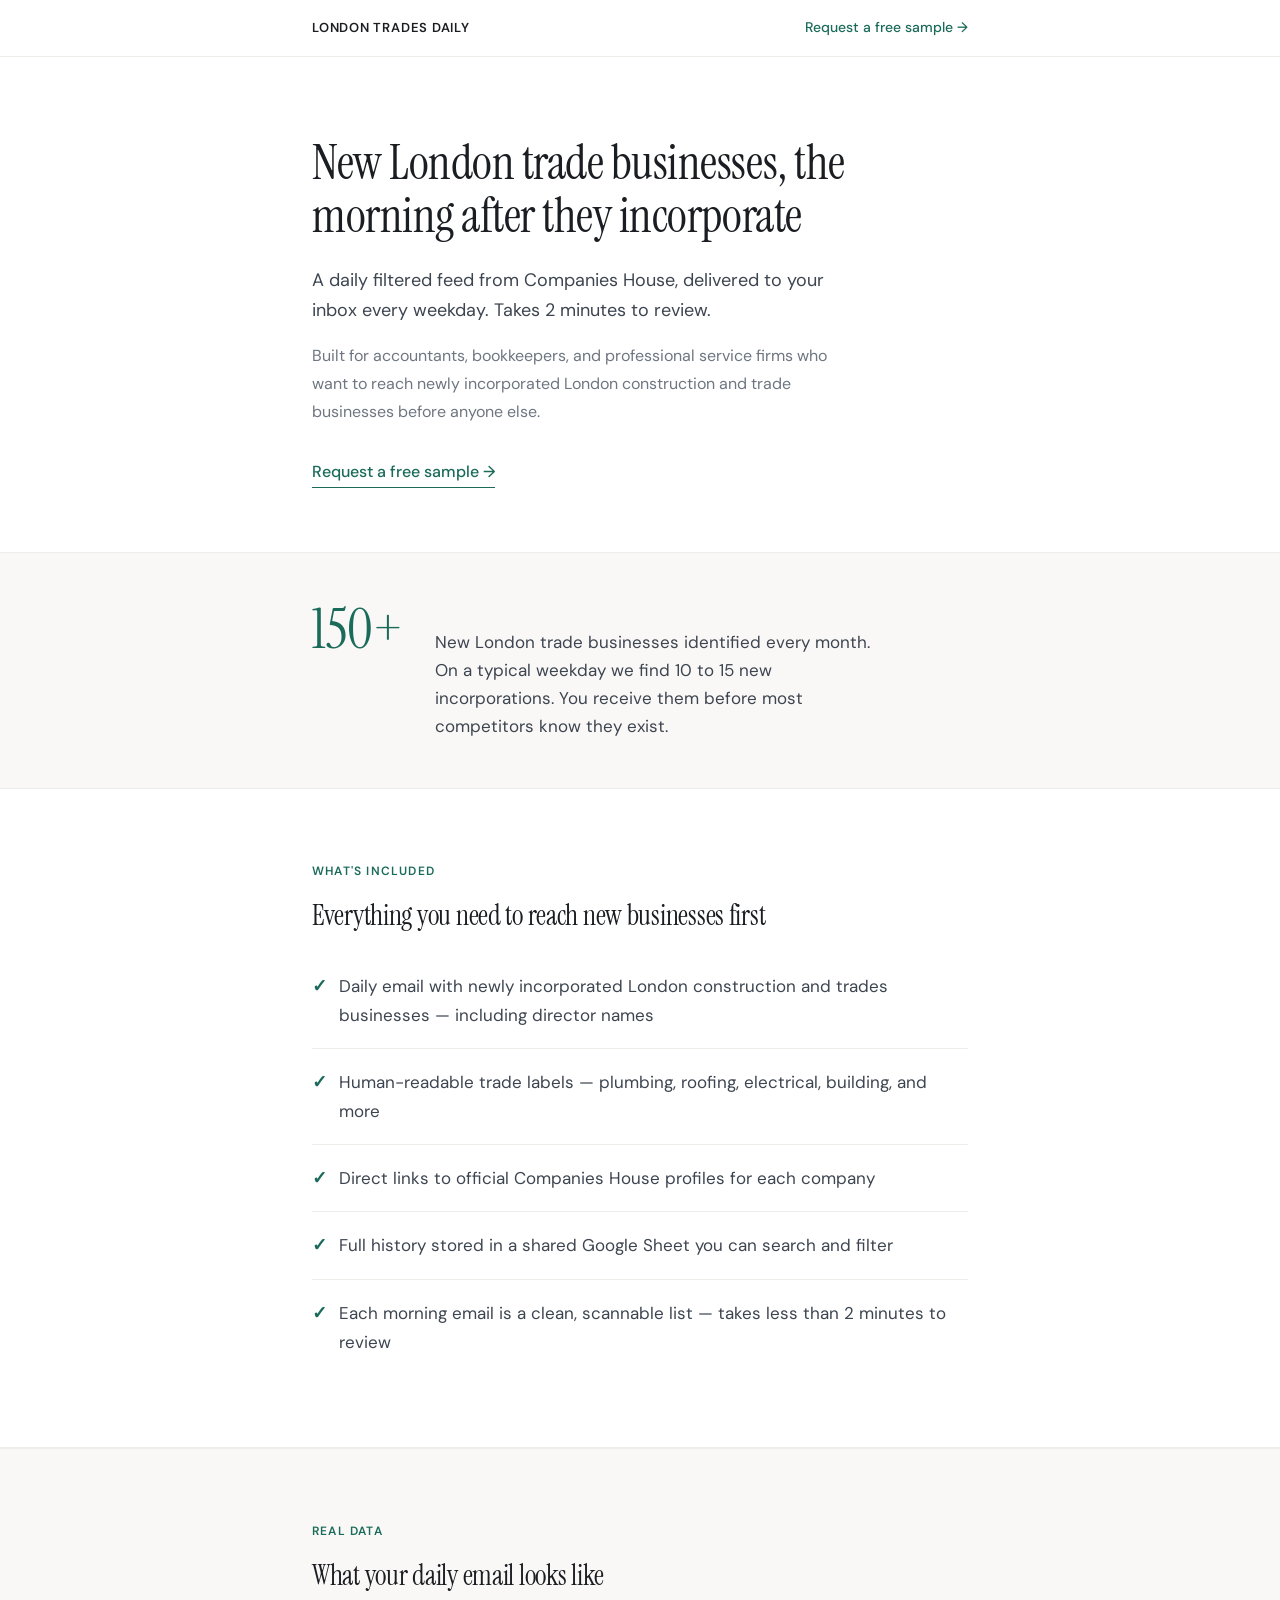
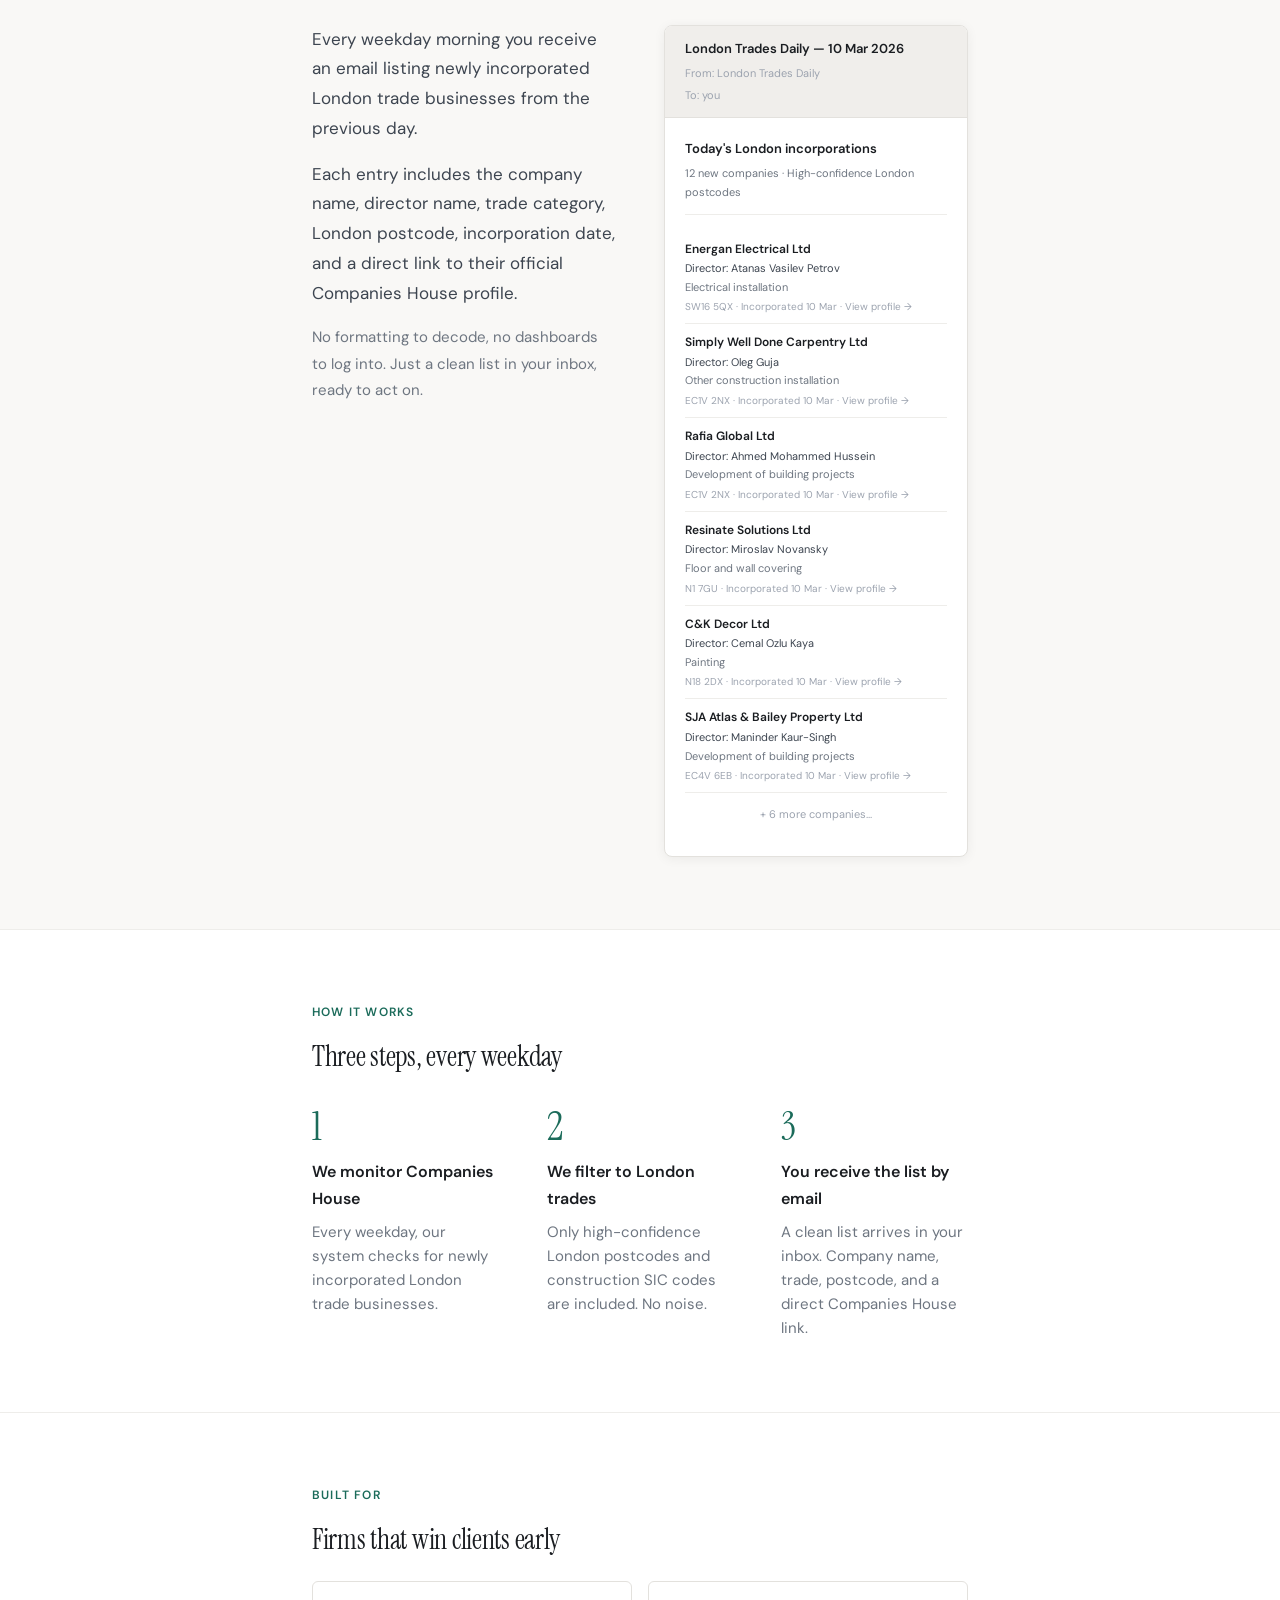
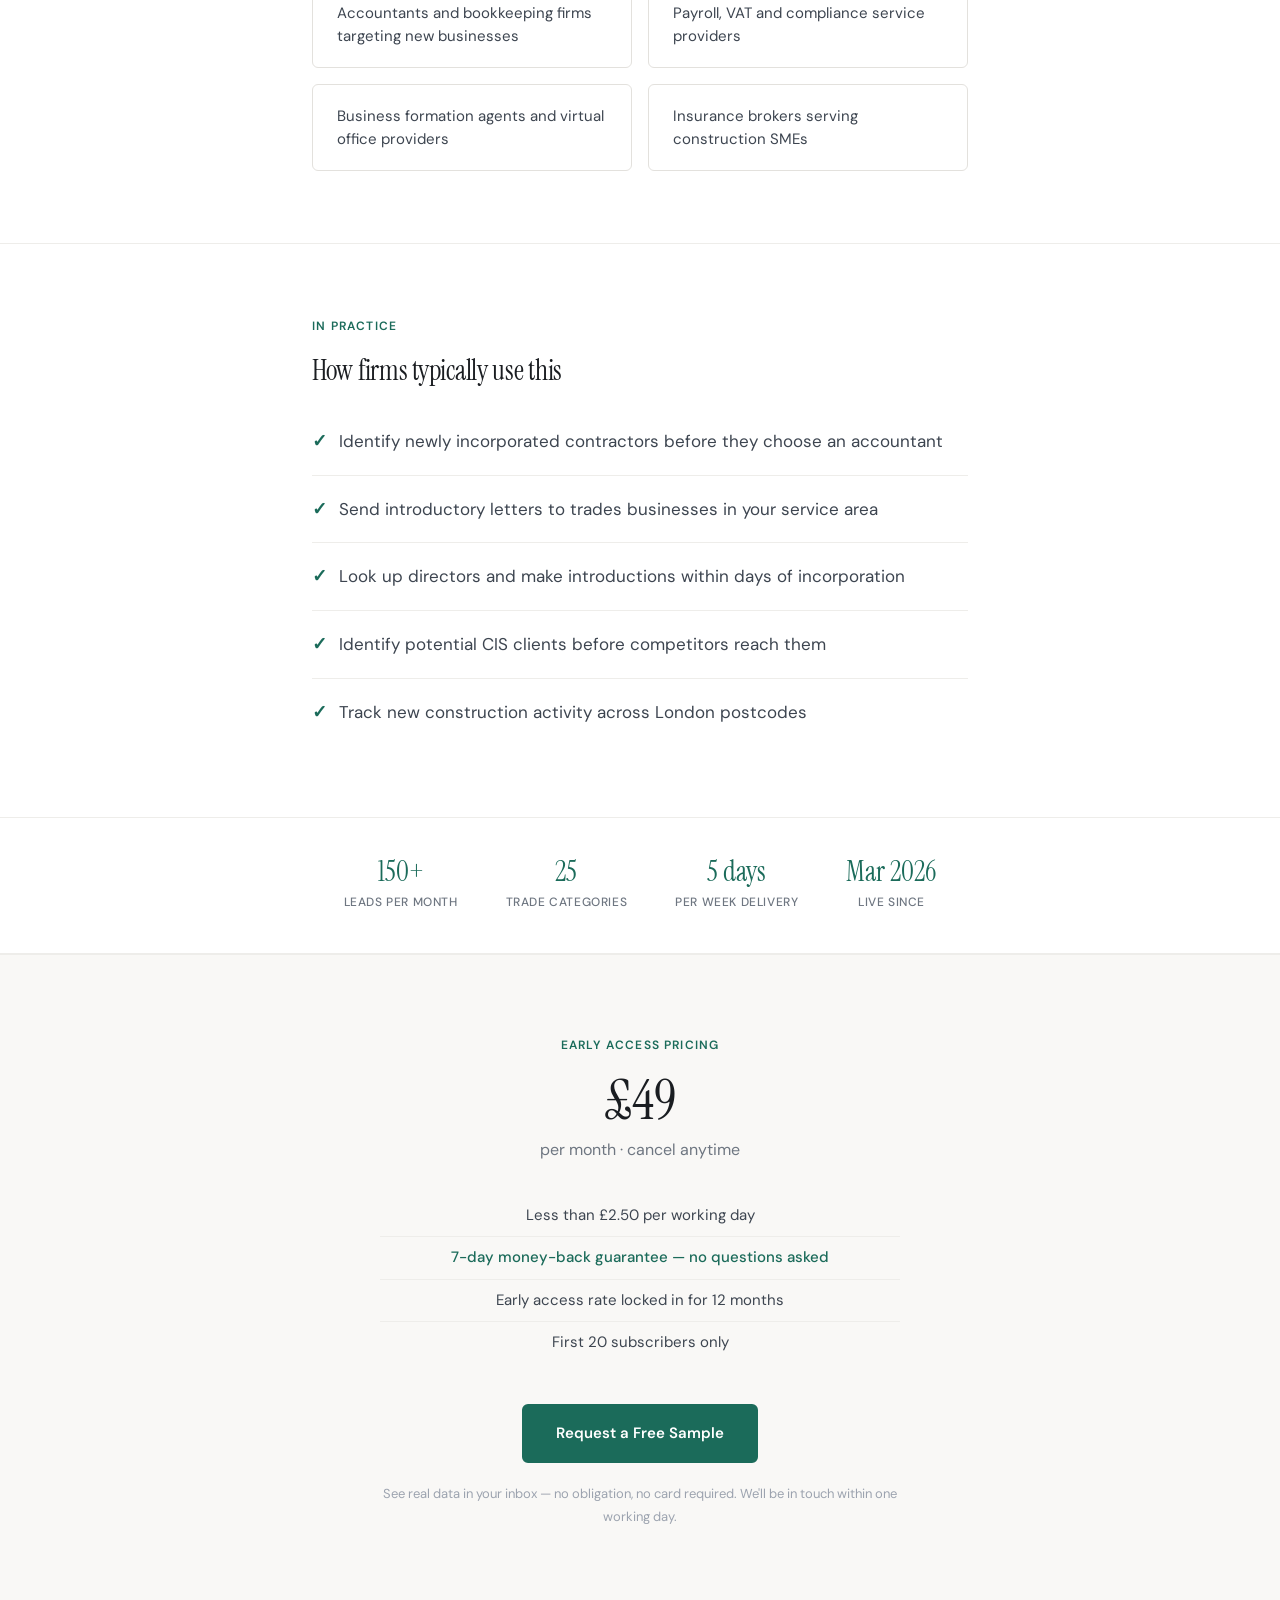
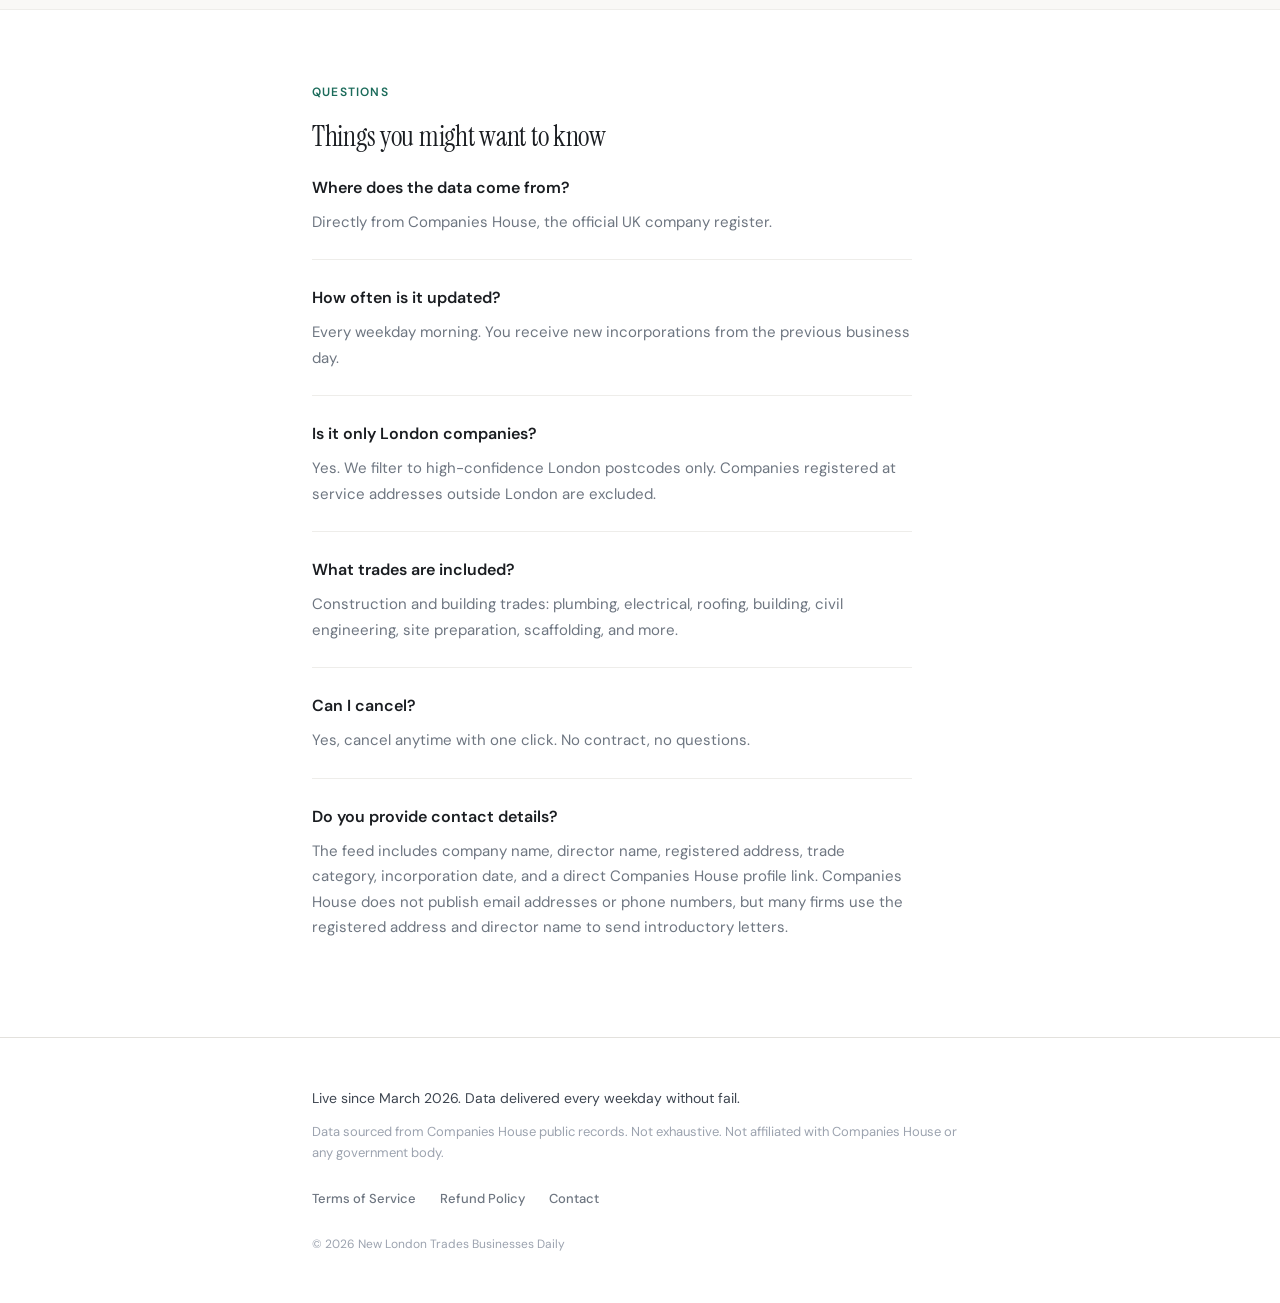
==== commit 06ee7796: "Add director names, use-case section, sharpen copy for cold outreach Co-Authored-By: Claude Sonnet 4" ====
--- a/index.html
+++ b/index.html
@@ -7,7 +7,7 @@
     <link rel="preconnect" href="https://fonts.googleapis.com">
     <link rel="preconnect" href="https://fonts.gstatic.com" crossorigin>
     <link href="https://fonts.googleapis.com/css2?family=Instrument+Serif&family=DM+Sans:wght@400;500;600&display=swap" rel="stylesheet">
-    <link rel="stylesheet" href="styles.css">
+    <link rel="stylesheet" href="styles.css?v=3">
 </head>
 <body>
 
@@ -39,7 +39,7 @@
             <p class="section-label">What's included</p>
             <h2>Everything you need to reach new businesses first</h2>
             <ul class="features-list">
-                <li><span class="check">✓</span> Daily email with high-confidence London incorporations in construction and trades</li>
+                <li><span class="check">✓</span> Daily email with newly incorporated London construction and trades businesses — including director names</li>
                 <li><span class="check">✓</span> Human-readable trade labels — plumbing, roofing, electrical, building, and more</li>
                 <li><span class="check">✓</span> Direct links to official Companies House profiles for each company</li>
                 <li><span class="check">✓</span> Full history stored in a shared Google Sheet you can search and filter</li>
@@ -55,12 +55,12 @@
             <div class="email-mockup-layout">
                 <div class="email-mockup-text">
                     <p>Every weekday morning you receive an email listing newly incorporated London trade businesses from the previous day.</p>
-                    <p>Each entry includes the company name, trade category, London postcode, incorporation date, and a direct link to their official Companies House profile.</p>
+                    <p>Each entry includes the company name, director name, trade category, London postcode, incorporation date, and a direct link to their official Companies House profile.</p>
                     <p style="color: var(--ink-muted); font-size: 0.9375rem;">No formatting to decode, no dashboards to log into. Just a clean list in your inbox, ready to act on.</p>
                 </div>
                 <div class="email-mockup-frame">
                     <div class="email-mockup-header">
-                        <span class="em-subject">London Trades Daily — 6 Mar 2026</span>
+                        <span class="em-subject">London Trades Daily — 10 Mar 2026</span>
                         <span class="em-from">From: London Trades Daily</span>
                         <span class="em-to">To: you</span>
                     </div>
@@ -68,34 +68,40 @@
                         <div class="em-title">Today's London incorporations</div>
                         <div class="em-summary">12 new companies · High-confidence London postcodes</div>
                         <div class="em-entry">
-                            <div class="em-company">D&amp;F London Construction Ltd</div>
-                            <div class="em-trade">Construction of domestic buildings</div>
-                            <div class="em-meta">SW15 5ET · Incorporated 5 Mar · View profile →</div>
-                        </div>
-                        <div class="em-entry">
-                            <div class="em-company">Plumbing Elite Ltd</div>
-                            <div class="em-trade">Plumbing, heat and air-conditioning</div>
-                            <div class="em-meta">EC2A 4NE · Incorporated 5 Mar · View profile →</div>
-                        </div>
-                        <div class="em-entry">
-                            <div class="em-company">Electrical Facilities 24/7 Ltd</div>
+                            <div class="em-company">Energan Electrical Ltd</div>
+                            <div class="em-director">Director: Atanas Vasilev Petrov</div>
                             <div class="em-trade">Electrical installation</div>
-                            <div class="em-meta">SW3 5BE · Incorporated 5 Mar · View profile →</div>
-                        </div>
-                        <div class="em-entry">
-                            <div class="em-company">Pro20 Roofing Ltd</div>
-                            <div class="em-trade">Roofing activities</div>
-                            <div class="em-meta">SW19 1AU · Incorporated 5 Mar · View profile →</div>
-                        </div>
-                        <div class="em-entry">
-                            <div class="em-company">Venus Polished Concrete Ltd</div>
-                            <div class="em-trade">Specialised construction</div>
-                            <div class="em-meta">SE16 5RF · Incorporated 5 Mar · View profile →</div>
-                        </div>
-                        <div class="em-entry">
-                            <div class="em-company">Glowpro Elite Services Ltd</div>
+                            <div class="em-meta">SW16 5QX · Incorporated 10 Mar · View profile →</div>
+                        </div>
+                        <div class="em-entry">
+                            <div class="em-company">Simply Well Done Carpentry Ltd</div>
+                            <div class="em-director">Director: Oleg Guja</div>
+                            <div class="em-trade">Other construction installation</div>
+                            <div class="em-meta">EC1V 2NX · Incorporated 10 Mar · View profile →</div>
+                        </div>
+                        <div class="em-entry">
+                            <div class="em-company">Rafia Global Ltd</div>
+                            <div class="em-director">Director: Ahmed Mohammed Hussein</div>
+                            <div class="em-trade">Development of building projects</div>
+                            <div class="em-meta">EC1V 2NX · Incorporated 10 Mar · View profile →</div>
+                        </div>
+                        <div class="em-entry">
+                            <div class="em-company">Resinate Solutions Ltd</div>
+                            <div class="em-director">Director: Miroslav Novansky</div>
+                            <div class="em-trade">Floor and wall covering</div>
+                            <div class="em-meta">N1 7GU · Incorporated 10 Mar · View profile →</div>
+                        </div>
+                        <div class="em-entry">
+                            <div class="em-company">C&amp;K Decor Ltd</div>
+                            <div class="em-director">Director: Cemal Ozlu Kaya</div>
                             <div class="em-trade">Painting</div>
-                            <div class="em-meta">WC2H 9JQ · Incorporated 5 Mar · View profile →</div>
+                            <div class="em-meta">N18 2DX · Incorporated 10 Mar · View profile →</div>
+                        </div>
+                        <div class="em-entry">
+                            <div class="em-company">SJA Atlas &amp; Bailey Property Ltd</div>
+                            <div class="em-director">Director: Maninder Kaur-Singh</div>
+                            <div class="em-trade">Development of building projects</div>
+                            <div class="em-meta">EC4V 6EB · Incorporated 10 Mar · View profile →</div>
                         </div>
                         <div class="em-entry" style="text-align: center; color: var(--ink-faint); font-size: 0.6875rem; padding: 0.75rem 0;">
                             + 6 more companies...
@@ -140,6 +146,20 @@
                 <div class="audience-card">Business formation agents and virtual office providers</div>
                 <div class="audience-card">Insurance brokers serving construction SMEs</div>
             </div>
+        </div>
+    </section>
+
+    <section class="section section--bordered">
+        <div class="container">
+            <p class="section-label">In practice</p>
+            <h2>How firms typically use this</h2>
+            <ul class="features-list">
+                <li><span class="check">✓</span> Identify newly incorporated contractors before they choose an accountant</li>
+                <li><span class="check">✓</span> Send introductory letters to trades businesses in your service area</li>
+                <li><span class="check">✓</span> Look up directors and make introductions within days of incorporation</li>
+                <li><span class="check">✓</span> Identify potential CIS clients before competitors reach them</li>
+                <li><span class="check">✓</span> Track new construction activity across London postcodes</li>
+            </ul>
         </div>
     </section>
 
@@ -179,10 +199,9 @@
                     <li>First 20 subscribers only</li>
                 </ul>
                 <div class="btn-group">
-                    <a href="https://londontradesdaily.lemonsqueezy.com/checkout/buy/9210b62e-c0f6-4e42-8be6-00f986289056" target="_blank" class="btn btn-primary">Subscribe — £49/month</a>
-                    <a href="https://forms.gle/AXwfoAjnkyXZRsHv6" class="btn btn-secondary">Request a free sample</a>
-                </div>
-                <p class="pricing-footnote">Subscribe instantly, or request a free sample and we'll be in touch within one working day.</p>
+                    <a href="https://forms.gle/AXwfoAjnkyXZRsHv6" class="btn btn-primary">Request a Free Sample</a>
+                </div>
+                <p class="pricing-footnote">See real data in your inbox — no obligation, no card required. We'll be in touch within one working day.</p>
             </div>
         </div>
     </section>
@@ -214,7 +233,7 @@
                 </div>
                 <div class="faq-item">
                     <p class="faq-q">Do you provide contact details?</p>
-                    <p class="faq-a">No. Companies House does not publish email addresses or phone numbers. You receive company name, trade, postcode, incorporation date, and a direct link to the official Companies House profile. Many subscribers use the registered address to send introductory letters.</p>
+                    <p class="faq-a">The feed includes company name, director name, registered address, trade category, incorporation date, and a direct Companies House profile link. Companies House does not publish email addresses or phone numbers, but many firms use the registered address and director name to send introductory letters.</p>
                 </div>
             </div>
         </div>
--- a/styles.css
+++ b/styles.css
@@ -85,6 +85,7 @@
 .email-mockup-body .em-entry { padding: 0.5rem 0; border-bottom: 1px solid var(--rule-light); }
 .email-mockup-body .em-entry:last-child { border-bottom: none; }
 .email-mockup-body .em-company { font-size: 0.75rem; font-weight: 600; color: var(--ink); }
+.email-mockup-body .em-director { font-size: 0.6875rem; color: var(--ink-secondary); }
 .email-mockup-body .em-trade { font-size: 0.6875rem; color: var(--ink-muted); }
 .email-mockup-body .em-meta { font-size: 0.625rem; color: var(--ink-faint); margin-top: 0.125rem; }
 
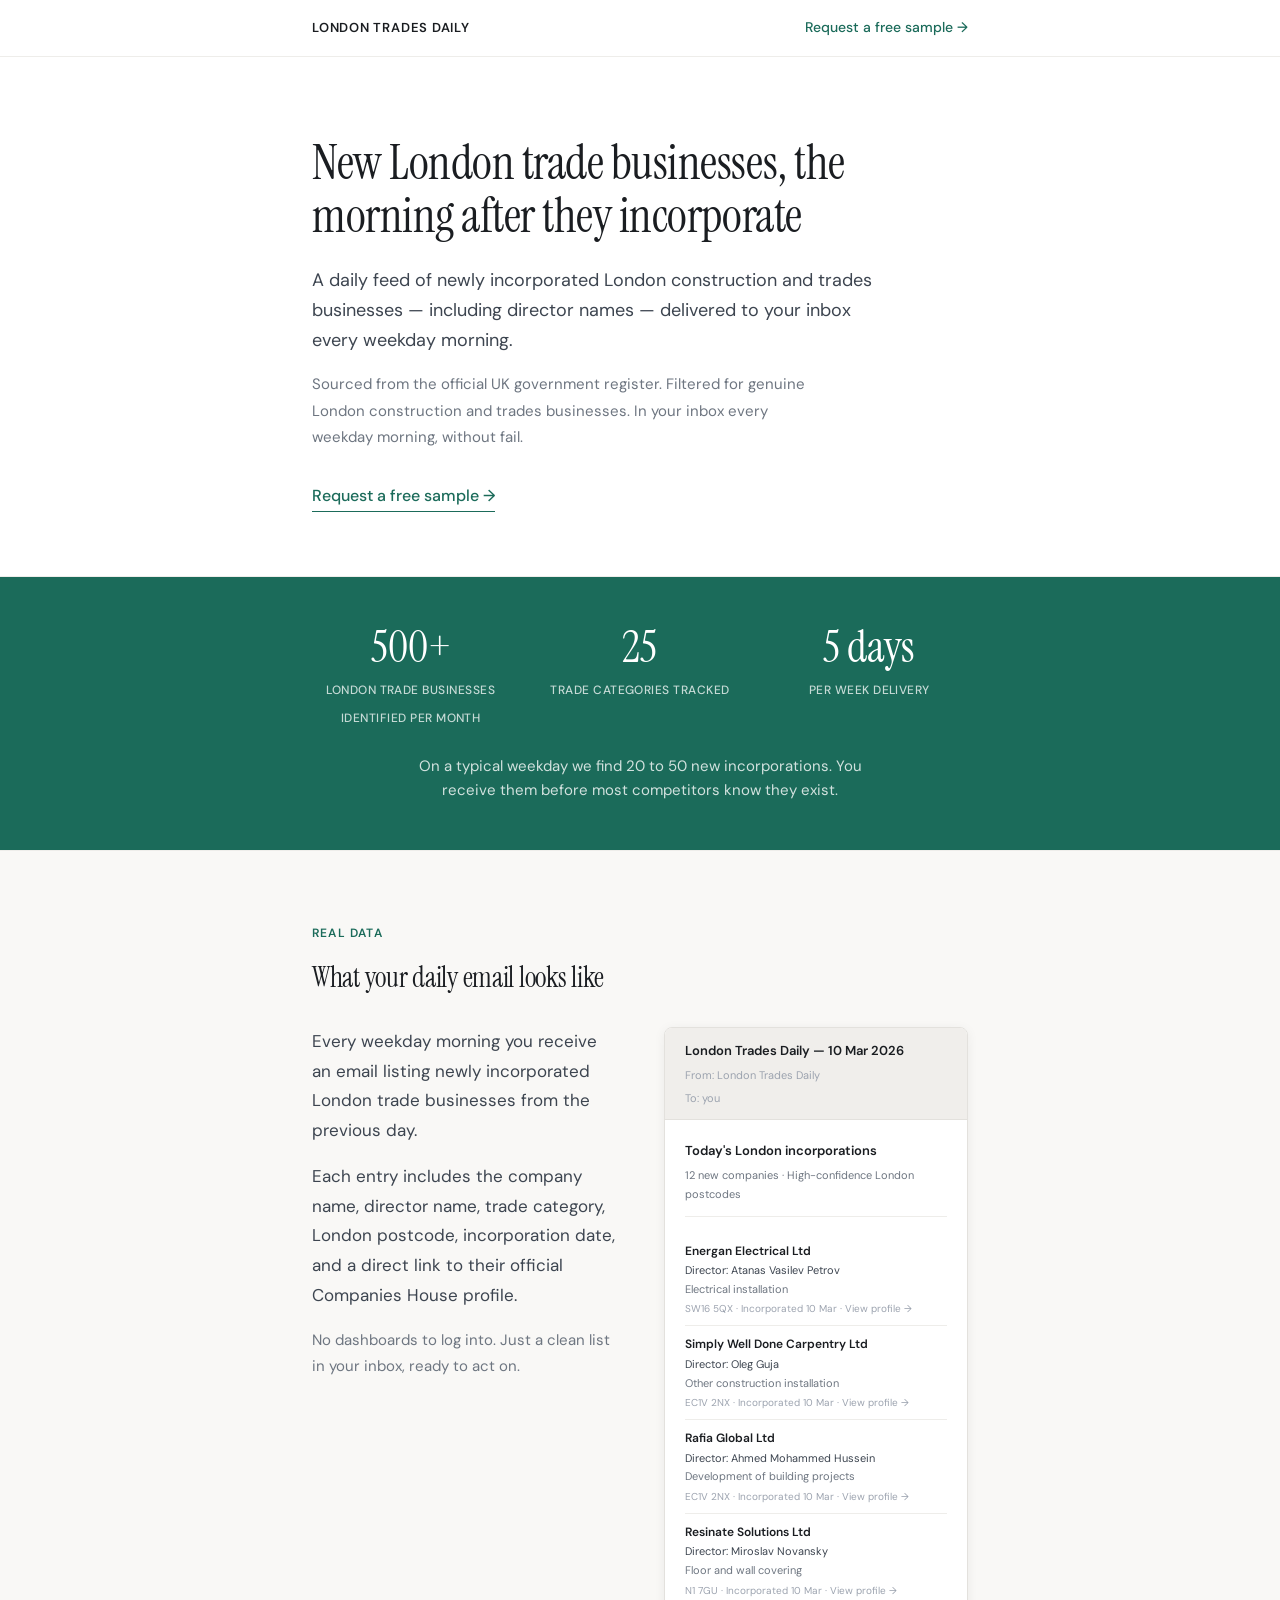
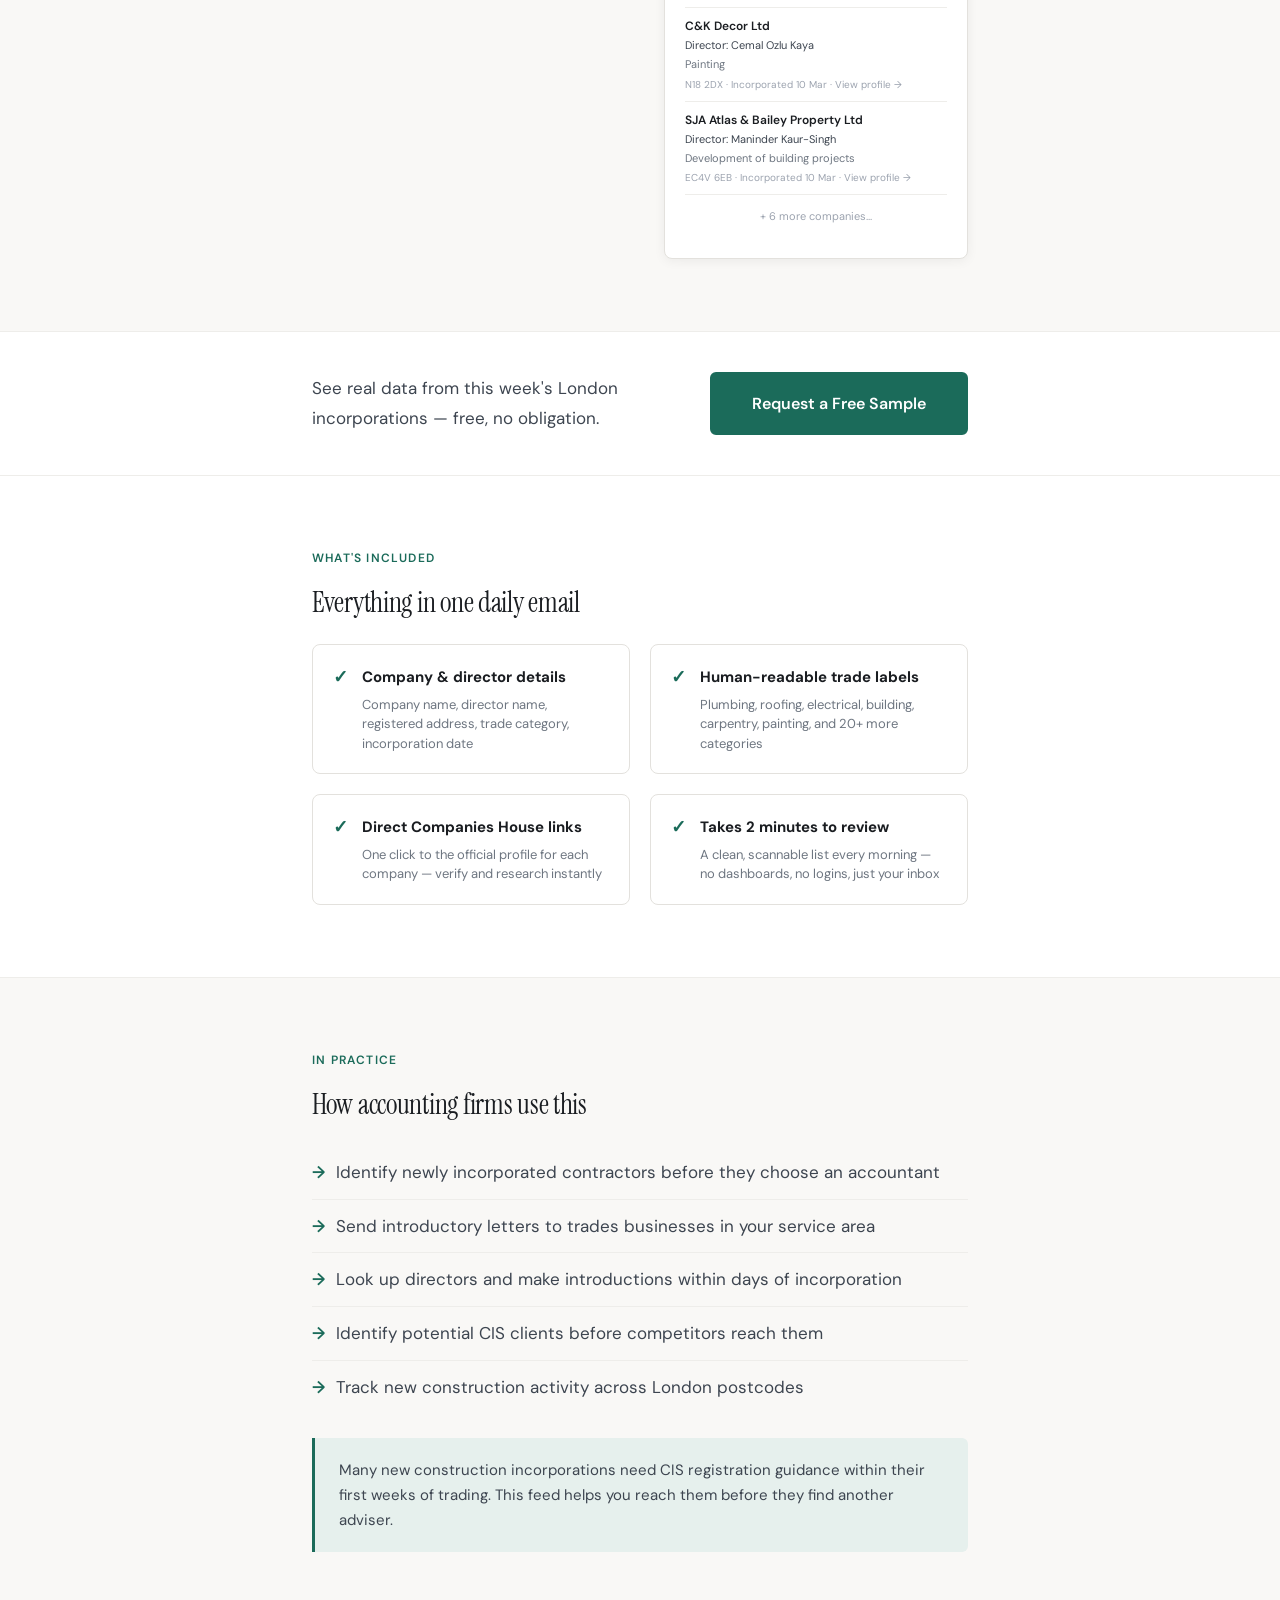
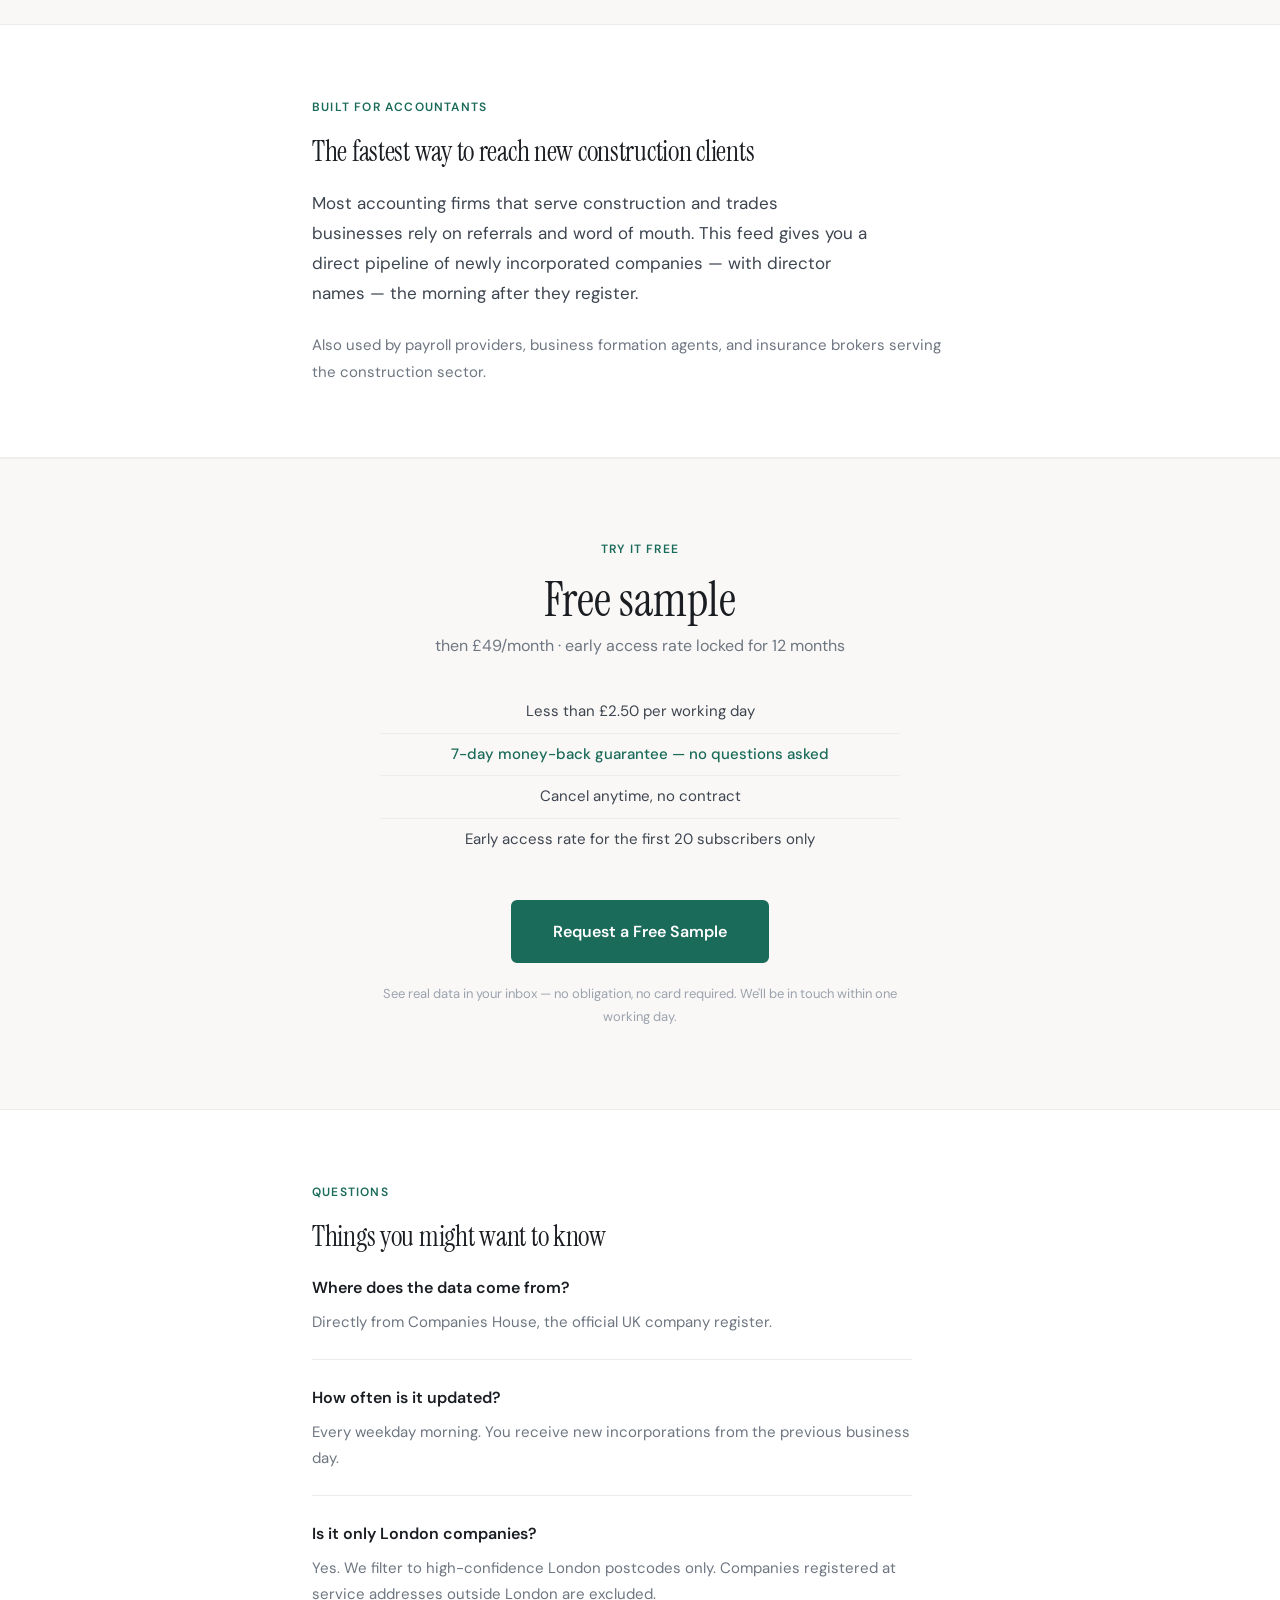
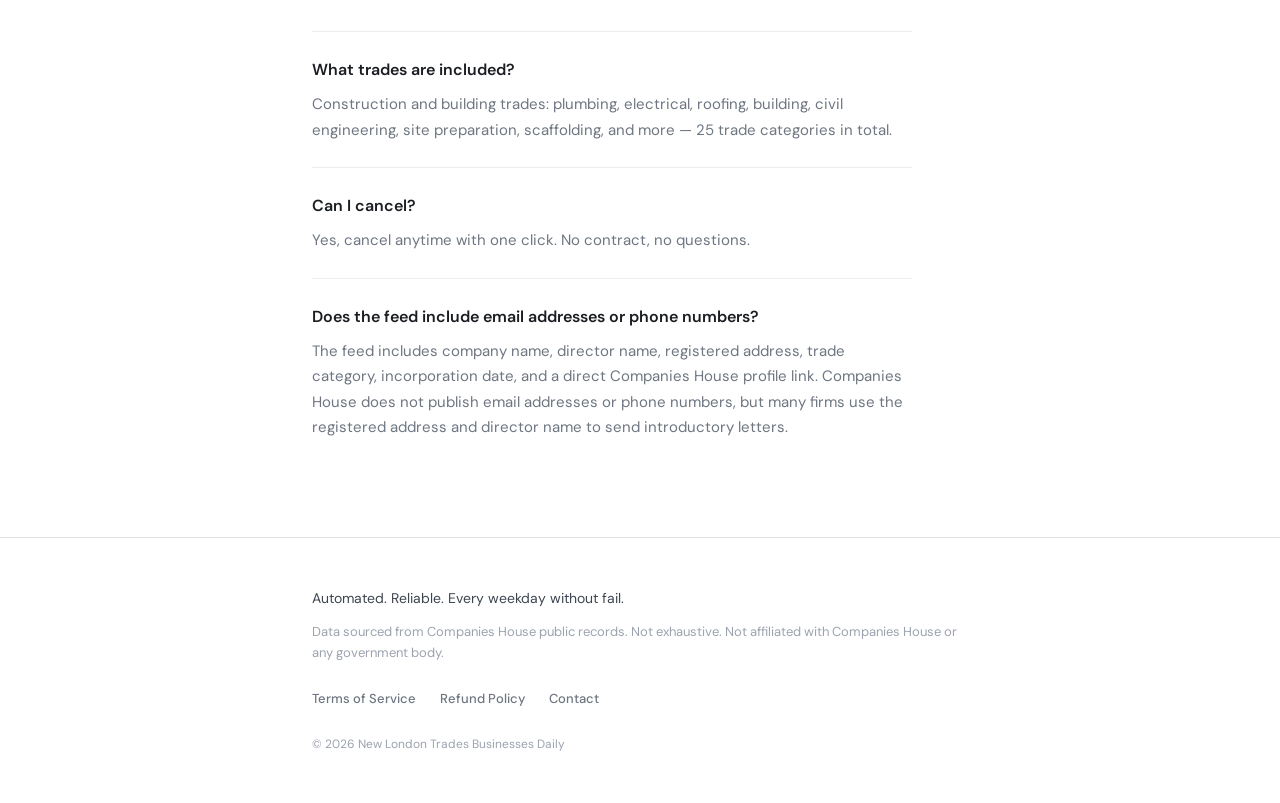
==== commit 1323aeea: "V3: teal banner, mid-CTA, 500+ volume, accountant focus, confidence signals Co-Authored-By: Claude S" ====
--- a/index.html
+++ b/index.html
@@ -7,7 +7,7 @@
     <link rel="preconnect" href="https://fonts.googleapis.com">
     <link rel="preconnect" href="https://fonts.gstatic.com" crossorigin>
     <link href="https://fonts.googleapis.com/css2?family=Instrument+Serif&family=DM+Sans:wght@400;500;600&display=swap" rel="stylesheet">
-    <link rel="stylesheet" href="styles.css?v=3">
+    <link rel="stylesheet" href="styles.css?v=5">
 </head>
 <body>
 
@@ -21,33 +21,34 @@
     <header class="hero">
         <div class="container">
             <h1>New London trade businesses, the morning after they&nbsp;incorporate</h1>
-            <p class="hero-sub">A daily filtered feed from Companies House, delivered to your inbox every weekday. Takes 2 minutes to review.</p>
-            <p class="hero-detail">Built for accountants, bookkeepers, and professional service firms who want to reach newly incorporated London construction and trade businesses before anyone else.</p>
+            <p class="hero-sub">A daily feed of newly incorporated London construction and trades businesses — including director names — delivered to your inbox every weekday morning.</p>
+            <p class="hero-detail">Sourced from the official UK government register. Filtered for genuine London construction and trades businesses. In your inbox every weekday morning, without fail.</p>
             <a href="https://forms.gle/AXwfoAjnkyXZRsHv6" class="hero-cta">Request a free sample →</a>
         </div>
     </header>
 
+    <!-- Stat banner -->
     <section class="stat-banner">
-        <div class="container stat-banner-inner">
-            <span class="stat-number">150+</span>
-            <p class="stat-text">New London trade businesses identified every month. On a typical weekday we find 10 to 15 new incorporations. You receive them before most competitors know they exist.</p>
-        </div>
-    </section>
-
-    <section class="section section--bordered">
-        <div class="container">
-            <p class="section-label">What's included</p>
-            <h2>Everything you need to reach new businesses first</h2>
-            <ul class="features-list">
-                <li><span class="check">✓</span> Daily email with newly incorporated London construction and trades businesses — including director names</li>
-                <li><span class="check">✓</span> Human-readable trade labels — plumbing, roofing, electrical, building, and more</li>
-                <li><span class="check">✓</span> Direct links to official Companies House profiles for each company</li>
-                <li><span class="check">✓</span> Full history stored in a shared Google Sheet you can search and filter</li>
-                <li><span class="check">✓</span> Each morning email is a clean, scannable list — takes less than 2 minutes to review</li>
-            </ul>
-        </div>
-    </section>
-
+        <div class="container">
+            <div class="stat-grid">
+                <div class="stat-item">
+                    <span class="stat-number">500+</span>
+                    <span class="stat-label">London trade businesses identified per month</span>
+                </div>
+                <div class="stat-item">
+                    <span class="stat-number">25</span>
+                    <span class="stat-label">Trade categories tracked</span>
+                </div>
+                <div class="stat-item">
+                    <span class="stat-number">5 days</span>
+                    <span class="stat-label">Per week delivery</span>
+                </div>
+            </div>
+            <p class="stat-supporting">On a typical weekday we find 20 to 50 new incorporations. You receive them before most competitors know they exist.</p>
+        </div>
+    </section>
+
+    <!-- Email mockup — the proof -->
     <section class="email-mockup-section">
         <div class="container">
             <p class="section-label">Real data</p>
@@ -56,7 +57,7 @@
                 <div class="email-mockup-text">
                     <p>Every weekday morning you receive an email listing newly incorporated London trade businesses from the previous day.</p>
                     <p>Each entry includes the company name, director name, trade category, London postcode, incorporation date, and a direct link to their official Companies House profile.</p>
-                    <p style="color: var(--ink-muted); font-size: 0.9375rem;">No formatting to decode, no dashboards to log into. Just a clean list in your inbox, ready to act on.</p>
+                    <p class="muted-text">No dashboards to log into. Just a clean list in your inbox, ready to act on.</p>
                 </div>
                 <div class="email-mockup-frame">
                     <div class="email-mockup-header">
@@ -103,100 +104,97 @@
                             <div class="em-trade">Development of building projects</div>
                             <div class="em-meta">EC4V 6EB · Incorporated 10 Mar · View profile →</div>
                         </div>
-                        <div class="em-entry" style="text-align: center; color: var(--ink-faint); font-size: 0.6875rem; padding: 0.75rem 0;">
-                            + 6 more companies...
-                        </div>
-                    </div>
-                </div>
-            </div>
-        </div>
-    </section>
-
+                        <div class="em-entry em-more">+ 6 more companies...</div>
+                    </div>
+                </div>
+            </div>
+        </div>
+    </section>
+
+    <!-- Mid-page CTA -->
+    <section class="mid-cta">
+        <div class="container mid-cta-inner">
+            <p class="mid-cta-text">See real data from this week's London incorporations — free, no obligation.</p>
+            <a href="https://forms.gle/AXwfoAjnkyXZRsHv6" class="btn btn-primary">Request a Free Sample</a>
+        </div>
+    </section>
+
+    <!-- What's included — tightened -->
     <section class="section section--bordered">
         <div class="container">
-            <p class="section-label">How it works</p>
-            <h2>Three steps, every weekday</h2>
-            <div class="steps">
-                <div>
-                    <div class="step-number">1</div>
-                    <div class="step-title">We monitor Companies House</div>
-                    <p class="step-desc">Every weekday, our system checks for newly incorporated London trade businesses.</p>
-                </div>
-                <div>
-                    <div class="step-number">2</div>
-                    <div class="step-title">We filter to London trades</div>
-                    <p class="step-desc">Only high-confidence London postcodes and construction SIC codes are included. No noise.</p>
-                </div>
-                <div>
-                    <div class="step-number">3</div>
-                    <div class="step-title">You receive the list by email</div>
-                    <p class="step-desc">A clean list arrives in your inbox. Company name, trade, postcode, and a direct Companies House link.</p>
-                </div>
-            </div>
-        </div>
-    </section>
-
+            <p class="section-label">What's included</p>
+            <h2>Everything in one daily email</h2>
+            <div class="include-grid">
+                <div class="include-item">
+                    <span class="include-icon">✓</span>
+                    <div>
+                        <strong>Company &amp; director details</strong>
+                        <p>Company name, director name, registered address, trade category, incorporation date</p>
+                    </div>
+                </div>
+                <div class="include-item">
+                    <span class="include-icon">✓</span>
+                    <div>
+                        <strong>Human-readable trade labels</strong>
+                        <p>Plumbing, roofing, electrical, building, carpentry, painting, and 20+ more categories</p>
+                    </div>
+                </div>
+                <div class="include-item">
+                    <span class="include-icon">✓</span>
+                    <div>
+                        <strong>Direct Companies House links</strong>
+                        <p>One click to the official profile for each company — verify and research instantly</p>
+                    </div>
+                </div>
+                <div class="include-item">
+                    <span class="include-icon">✓</span>
+                    <div>
+                        <strong>Takes 2 minutes to review</strong>
+                        <p>A clean, scannable list every morning — no dashboards, no logins, just your inbox</p>
+                    </div>
+                </div>
+            </div>
+        </div>
+    </section>
+
+    <!-- How firms use this -->
+    <section class="section section--warm section--bordered">
+        <div class="container">
+            <p class="section-label">In practice</p>
+            <h2>How accounting firms use this</h2>
+            <ul class="use-case-list">
+                <li>Identify newly incorporated contractors before they choose an accountant</li>
+                <li>Send introductory letters to trades businesses in your service area</li>
+                <li>Look up directors and make introductions within days of incorporation</li>
+                <li>Identify potential CIS clients before competitors reach them</li>
+                <li>Track new construction activity across London postcodes</li>
+            </ul>
+            <p class="cis-callout">Many new construction incorporations need CIS registration guidance within their first weeks of trading. This feed helps you reach them before they find another adviser.</p>
+        </div>
+    </section>
+
+    <!-- Built for -->
     <section class="section section--bordered">
         <div class="container">
-            <p class="section-label">Built for</p>
-            <h2>Firms that win clients early</h2>
-            <div class="audience-grid">
-                <div class="audience-card">Accountants and bookkeeping firms targeting new businesses</div>
-                <div class="audience-card">Payroll, VAT and compliance service providers</div>
-                <div class="audience-card">Business formation agents and virtual office providers</div>
-                <div class="audience-card">Insurance brokers serving construction SMEs</div>
-            </div>
-        </div>
-    </section>
-
-    <section class="section section--bordered">
-        <div class="container">
-            <p class="section-label">In practice</p>
-            <h2>How firms typically use this</h2>
-            <ul class="features-list">
-                <li><span class="check">✓</span> Identify newly incorporated contractors before they choose an accountant</li>
-                <li><span class="check">✓</span> Send introductory letters to trades businesses in your service area</li>
-                <li><span class="check">✓</span> Look up directors and make introductions within days of incorporation</li>
-                <li><span class="check">✓</span> Identify potential CIS clients before competitors reach them</li>
-                <li><span class="check">✓</span> Track new construction activity across London postcodes</li>
-            </ul>
-        </div>
-    </section>
-
-    <section class="credibility-strip">
-        <div class="container">
-            <div class="credibility-items">
-                <div class="cred-item">
-                    <span class="cred-number">150+</span>
-                    <span class="cred-label">Leads per month</span>
-                </div>
-                <div class="cred-item">
-                    <span class="cred-number">25</span>
-                    <span class="cred-label">Trade categories</span>
-                </div>
-                <div class="cred-item">
-                    <span class="cred-number">5 days</span>
-                    <span class="cred-label">Per week delivery</span>
-                </div>
-                <div class="cred-item">
-                    <span class="cred-number">Mar 2026</span>
-                    <span class="cred-label">Live since</span>
-                </div>
-            </div>
-        </div>
-    </section>
-
+            <p class="section-label">Built for accountants</p>
+            <h2>The fastest way to reach new construction clients</h2>
+            <p style="color: var(--ink-secondary); font-size: 1.0625rem; max-width: 560px; margin-bottom: 1.5rem;">Most accounting firms that serve construction and trades businesses rely on referrals and word of mouth. This feed gives you a direct pipeline of newly incorporated companies — with director names — the morning after they register.</p>
+            <p style="color: var(--ink-muted); font-size: 0.9375rem;">Also used by payroll providers, business formation agents, and insurance brokers serving the construction sector.</p>
+        </div>
+    </section>
+
+    <!-- Pricing -->
     <section class="pricing-section">
         <div class="container">
             <div class="pricing-card">
-                <p class="section-label">Early access pricing</p>
-                <div class="pricing-amount">£49</div>
-                <div class="pricing-period">per month · cancel anytime</div>
+                <p class="section-label">Try it free</p>
+                <div class="pricing-amount">Free sample</div>
+                <div class="pricing-period">then £49/month · early access rate locked for 12 months</div>
                 <ul class="pricing-details">
                     <li>Less than £2.50 per working day</li>
                     <li class="highlight">7-day money-back guarantee — no questions asked</li>
-                    <li>Early access rate locked in for 12 months</li>
-                    <li>First 20 subscribers only</li>
+                    <li>Cancel anytime, no contract</li>
+                    <li>Early access rate for the first 20 subscribers only</li>
                 </ul>
                 <div class="btn-group">
                     <a href="https://forms.gle/AXwfoAjnkyXZRsHv6" class="btn btn-primary">Request a Free Sample</a>
@@ -206,6 +204,7 @@
         </div>
     </section>
 
+    <!-- FAQ -->
     <section class="section">
         <div class="container">
             <p class="section-label">Questions</p>
@@ -225,23 +224,24 @@
                 </div>
                 <div class="faq-item">
                     <p class="faq-q">What trades are included?</p>
-                    <p class="faq-a">Construction and building trades: plumbing, electrical, roofing, building, civil engineering, site preparation, scaffolding, and more.</p>
+                    <p class="faq-a">Construction and building trades: plumbing, electrical, roofing, building, civil engineering, site preparation, scaffolding, and more — 25 trade categories in total.</p>
                 </div>
                 <div class="faq-item">
                     <p class="faq-q">Can I cancel?</p>
                     <p class="faq-a">Yes, cancel anytime with one click. No contract, no questions.</p>
                 </div>
                 <div class="faq-item">
-                    <p class="faq-q">Do you provide contact details?</p>
+                    <p class="faq-q">Does the feed include email addresses or phone numbers?</p>
                     <p class="faq-a">The feed includes company name, director name, registered address, trade category, incorporation date, and a direct Companies House profile link. Companies House does not publish email addresses or phone numbers, but many firms use the registered address and director name to send introductory letters.</p>
                 </div>
             </div>
         </div>
     </section>
 
+    <!-- Footer -->
     <footer class="footer">
         <div class="container">
-            <p class="footer-trust">Live since March 2026. Data delivered every weekday without fail.</p>
+            <p class="footer-trust">Automated. Reliable. Every weekday without fail.</p>
             <p class="footer-disclaimer">Data sourced from Companies House public records. Not exhaustive. Not affiliated with Companies House or any government body.</p>
             <div class="footer-links">
                 <a href="terms.html">Terms of Service</a>
--- a/styles.css
+++ b/styles.css
@@ -38,38 +38,25 @@
 /* Hero */
 .hero { padding: 5rem 0 4rem; border-bottom: 1px solid var(--rule-light); }
 .hero h1 { font-size: 3rem; line-height: 1.1; color: var(--ink); margin-bottom: 1.5rem; max-width: 620px; }
-.hero-sub { font-size: 1.125rem; color: var(--ink-secondary); margin-bottom: 1rem; max-width: 560px; line-height: 1.65; }
-.hero-detail { font-size: 1rem; color: var(--ink-muted); max-width: 520px; margin-bottom: 2rem; }
+.hero-sub { font-size: 1.125rem; color: var(--ink-secondary); margin-bottom: 1rem; max-width: 580px; line-height: 1.65; }
+.hero-detail { font-size: 0.9375rem; color: var(--ink-muted); max-width: 520px; margin-bottom: 2rem; }
 .hero-cta { display: inline-flex; align-items: center; gap: 0.375rem; font-weight: 500; font-size: 1rem; color: var(--accent); border-bottom: 1px solid var(--accent); padding-bottom: 2px; transition: all 0.15s ease; }
 .hero-cta:hover { color: var(--accent-hover); border-color: var(--accent-hover); }
 
-/* Stat banner */
-.stat-banner { background: var(--surface-warm); border-bottom: 1px solid var(--rule-light); padding: 3rem 0; }
-.stat-banner-inner { display: flex; align-items: baseline; gap: 2rem; flex-wrap: wrap; }
-.stat-number { font-family: var(--serif); font-size: 3.5rem; line-height: 1; color: var(--accent); flex-shrink: 0; }
-.stat-text { font-size: 1.0625rem; color: var(--ink-secondary); max-width: 440px; line-height: 1.65; }
+/* Stat banner — redesigned as grid */
+.stat-banner { background: var(--accent); color: #fff; padding: 3rem 0; border-bottom: none; }
+.stat-grid { display: grid; grid-template-columns: repeat(3, 1fr); gap: 2rem; margin-bottom: 1.5rem; }
+.stat-item { text-align: center; }
+.stat-number { font-family: var(--serif); font-size: 2.75rem; line-height: 1; display: block; margin-bottom: 0.375rem; color: #fff; }
+.stat-label { font-size: 0.75rem; font-weight: 500; letter-spacing: 0.04em; text-transform: uppercase; color: rgba(255,255,255,0.75); }
+.stat-supporting { font-size: 0.9375rem; color: rgba(255,255,255,0.8); text-align: center; max-width: 500px; margin: 0 auto; line-height: 1.6; }
 
 /* Section utility */
 .section { padding: 4.5rem 0; }
 .section--bordered { border-bottom: 1px solid var(--rule-light); }
 .section--warm { background: var(--surface-warm); }
 .section-label { font-family: var(--sans); font-size: 0.75rem; font-weight: 600; letter-spacing: 0.1em; text-transform: uppercase; color: var(--accent); margin-bottom: 1rem; }
-
-/* Features list */
-.features-list { list-style: none; display: grid; gap: 0; }
-.features-list li { padding: 1.125rem 0; border-bottom: 1px solid var(--rule-light); font-size: 1.0625rem; color: var(--ink-secondary); display: flex; align-items: baseline; gap: 0.75rem; }
-.features-list li:last-child { border-bottom: none; }
-.features-list .check { color: var(--accent); font-weight: 600; flex-shrink: 0; font-size: 1.125rem; }
-
-/* How it works */
-.steps { display: grid; grid-template-columns: repeat(3, 1fr); gap: 3rem; margin-top: 2rem; }
-.step-number { font-family: var(--serif); font-size: 2.5rem; color: var(--accent); line-height: 1; margin-bottom: 0.75rem; }
-.step-title { font-family: var(--sans); font-weight: 600; font-size: 1rem; color: var(--ink); margin-bottom: 0.5rem; }
-.step-desc { font-size: 0.9375rem; color: var(--ink-muted); line-height: 1.6; }
-
-/* Audience grid */
-.audience-grid { display: grid; grid-template-columns: 1fr 1fr; gap: 1rem; margin-top: 1.5rem; }
-.audience-card { padding: 1.25rem 1.5rem; background: var(--surface); border: 1px solid var(--rule); border-radius: 6px; font-size: 0.9375rem; color: var(--ink-secondary); line-height: 1.5; }
+.muted-text { color: var(--ink-muted); font-size: 0.9375rem; }
 
 /* Email mockup */
 .email-mockup-section { padding: 4.5rem 0; background: var(--surface-warm); border-top: 1px solid var(--rule-light); border-bottom: 1px solid var(--rule-light); }
@@ -88,18 +75,37 @@
 .email-mockup-body .em-director { font-size: 0.6875rem; color: var(--ink-secondary); }
 .email-mockup-body .em-trade { font-size: 0.6875rem; color: var(--ink-muted); }
 .email-mockup-body .em-meta { font-size: 0.625rem; color: var(--ink-faint); margin-top: 0.125rem; }
+.email-mockup-body .em-more { text-align: center; color: var(--ink-faint); font-size: 0.6875rem; padding: 0.75rem 0; border-bottom: none; }
 
-/* Credibility strip */
-.credibility-strip { padding: 2.5rem 0; border-bottom: 1px solid var(--rule-light); text-align: center; }
-.credibility-items { display: flex; justify-content: center; gap: 3rem; flex-wrap: wrap; }
-.cred-item { display: flex; flex-direction: column; align-items: center; gap: 0.375rem; }
-.cred-number { font-family: var(--serif); font-size: 1.75rem; color: var(--accent); line-height: 1; }
-.cred-label { font-size: 0.75rem; font-weight: 500; color: var(--ink-muted); text-transform: uppercase; letter-spacing: 0.05em; }
+/* Mid-page CTA */
+.mid-cta { padding: 2.5rem 0; border-bottom: 1px solid var(--rule-light); background: var(--surface); }
+.mid-cta-inner { display: flex; align-items: center; justify-content: space-between; gap: 2rem; flex-wrap: wrap; }
+.mid-cta-text { font-size: 1.0625rem; color: var(--ink-secondary); margin: 0; flex: 1; }
+
+/* Include grid — 2x2 cards */
+.include-grid { display: grid; grid-template-columns: 1fr 1fr; gap: 1.25rem; margin-top: 1.5rem; }
+.include-item { display: flex; gap: 0.875rem; padding: 1.25rem; border: 1px solid var(--rule); border-radius: 8px; background: var(--surface); }
+.include-icon { color: var(--accent); font-weight: 700; font-size: 1.125rem; flex-shrink: 0; line-height: 1.4; }
+.include-item strong { font-size: 0.9375rem; color: var(--ink); display: block; margin-bottom: 0.25rem; }
+.include-item p { font-size: 0.8125rem; color: var(--ink-muted); line-height: 1.5; margin: 0; }
+
+/* Use case list */
+.use-case-list { list-style: none; margin: 1.5rem 0; }
+.use-case-list li { padding: 0.75rem 0; padding-left: 1.5rem; position: relative; font-size: 1.0625rem; color: var(--ink-secondary); border-bottom: 1px solid var(--rule-light); }
+.use-case-list li:last-child { border-bottom: none; }
+.use-case-list li::before { content: "→"; position: absolute; left: 0; color: var(--accent); font-weight: 600; }
+
+/* CIS callout */
+.cis-callout { margin-top: 1.5rem; padding: 1.25rem 1.5rem; background: var(--accent-faint); border-left: 3px solid var(--accent); border-radius: 0 6px 6px 0; font-size: 0.9375rem; color: var(--ink-secondary); line-height: 1.65; }
+
+/* Audience grid */
+.audience-grid { display: grid; grid-template-columns: 1fr 1fr; gap: 1rem; margin-top: 1.5rem; }
+.audience-card { padding: 1.25rem 1.5rem; background: var(--surface); border: 1px solid var(--rule); border-radius: 6px; font-size: 0.9375rem; color: var(--ink-secondary); line-height: 1.5; }
 
 /* Pricing */
 .pricing-section { padding: 5rem 0; background: var(--surface-warm); border-top: 1px solid var(--rule-light); border-bottom: 1px solid var(--rule-light); }
 .pricing-card { max-width: 520px; margin: 0 auto; text-align: center; }
-.pricing-amount { font-family: var(--serif); font-size: 3.5rem; color: var(--ink); line-height: 1; margin-bottom: 0.5rem; }
+.pricing-amount { font-family: var(--serif); font-size: 3rem; color: var(--ink); line-height: 1; margin-bottom: 0.5rem; }
 .pricing-period { font-size: 1rem; color: var(--ink-muted); margin-bottom: 2rem; }
 .pricing-details { list-style: none; margin-bottom: 2.5rem; }
 .pricing-details li { padding: 0.5rem 0; font-size: 0.9375rem; color: var(--ink-secondary); }
@@ -108,11 +114,9 @@
 
 /* Buttons */
 .btn-group { display: flex; gap: 0.75rem; justify-content: center; flex-wrap: wrap; margin-bottom: 1.25rem; }
-.btn { display: inline-flex; align-items: center; justify-content: center; padding: 0.9375rem 2rem; font-family: var(--sans); font-size: 0.9375rem; font-weight: 600; border-radius: 6px; text-decoration: none; transition: all 0.2s ease; cursor: pointer; border: 2px solid transparent; min-width: 200px; }
+.btn { display: inline-flex; align-items: center; justify-content: center; padding: 1rem 2.5rem; font-family: var(--sans); font-size: 1rem; font-weight: 600; border-radius: 6px; text-decoration: none; transition: all 0.2s ease; cursor: pointer; border: 2px solid transparent; min-width: 240px; }
 .btn-primary { background: var(--accent); color: #fff; border-color: var(--accent); }
 .btn-primary:hover { background: var(--accent-hover); border-color: var(--accent-hover); color: #fff; }
-.btn-secondary { background: transparent; color: var(--accent); border-color: var(--accent); }
-.btn-secondary:hover { background: var(--accent-faint); color: var(--accent-hover); }
 .pricing-footnote { font-size: 0.8125rem; color: var(--ink-faint); }
 
 /* FAQ */
@@ -132,7 +136,7 @@
 .footer-links a:hover { color: var(--accent); }
 .footer-copy { font-size: 0.75rem; color: var(--ink-faint); }
 
-/* Legal pages (terms, refund) */
+/* Legal pages */
 .legal-page { padding: 3rem 0 5rem; }
 .legal-page .back-link { display: inline-block; font-size: 0.875rem; font-weight: 500; color: var(--accent); margin-bottom: 2rem; }
 .legal-page h1 { font-size: 2rem; margin-bottom: 2rem; }
@@ -144,17 +148,17 @@
     :root { --px: 1.25rem; }
     .hero { padding: 3rem 0 2.5rem; }
     .hero h1 { font-size: 2rem; }
-    .stat-banner-inner { flex-direction: column; gap: 0.75rem; }
-    .stat-number { font-size: 2.5rem; }
+    .stat-grid { grid-template-columns: 1fr; gap: 1.5rem; }
+    .stat-number { font-size: 2.25rem; }
     h2 { font-size: 1.5rem; }
-    .steps { grid-template-columns: 1fr; gap: 2rem; }
+    .email-mockup-layout { grid-template-columns: 1fr; gap: 2rem; }
+    .include-grid { grid-template-columns: 1fr; }
     .audience-grid { grid-template-columns: 1fr; }
-    .email-mockup-layout { grid-template-columns: 1fr; gap: 2rem; }
+    .mid-cta-inner { flex-direction: column; text-align: center; }
     .btn-group { flex-direction: column; }
     .btn { width: 100%; min-width: unset; }
-    .pricing-amount { font-size: 2.5rem; }
+    .pricing-amount { font-size: 2.25rem; }
     .section { padding: 3rem 0; }
     .email-mockup-section { padding: 3rem 0; }
     .pricing-section { padding: 3.5rem 0; }
-    .credibility-items { gap: 2rem; }
 }
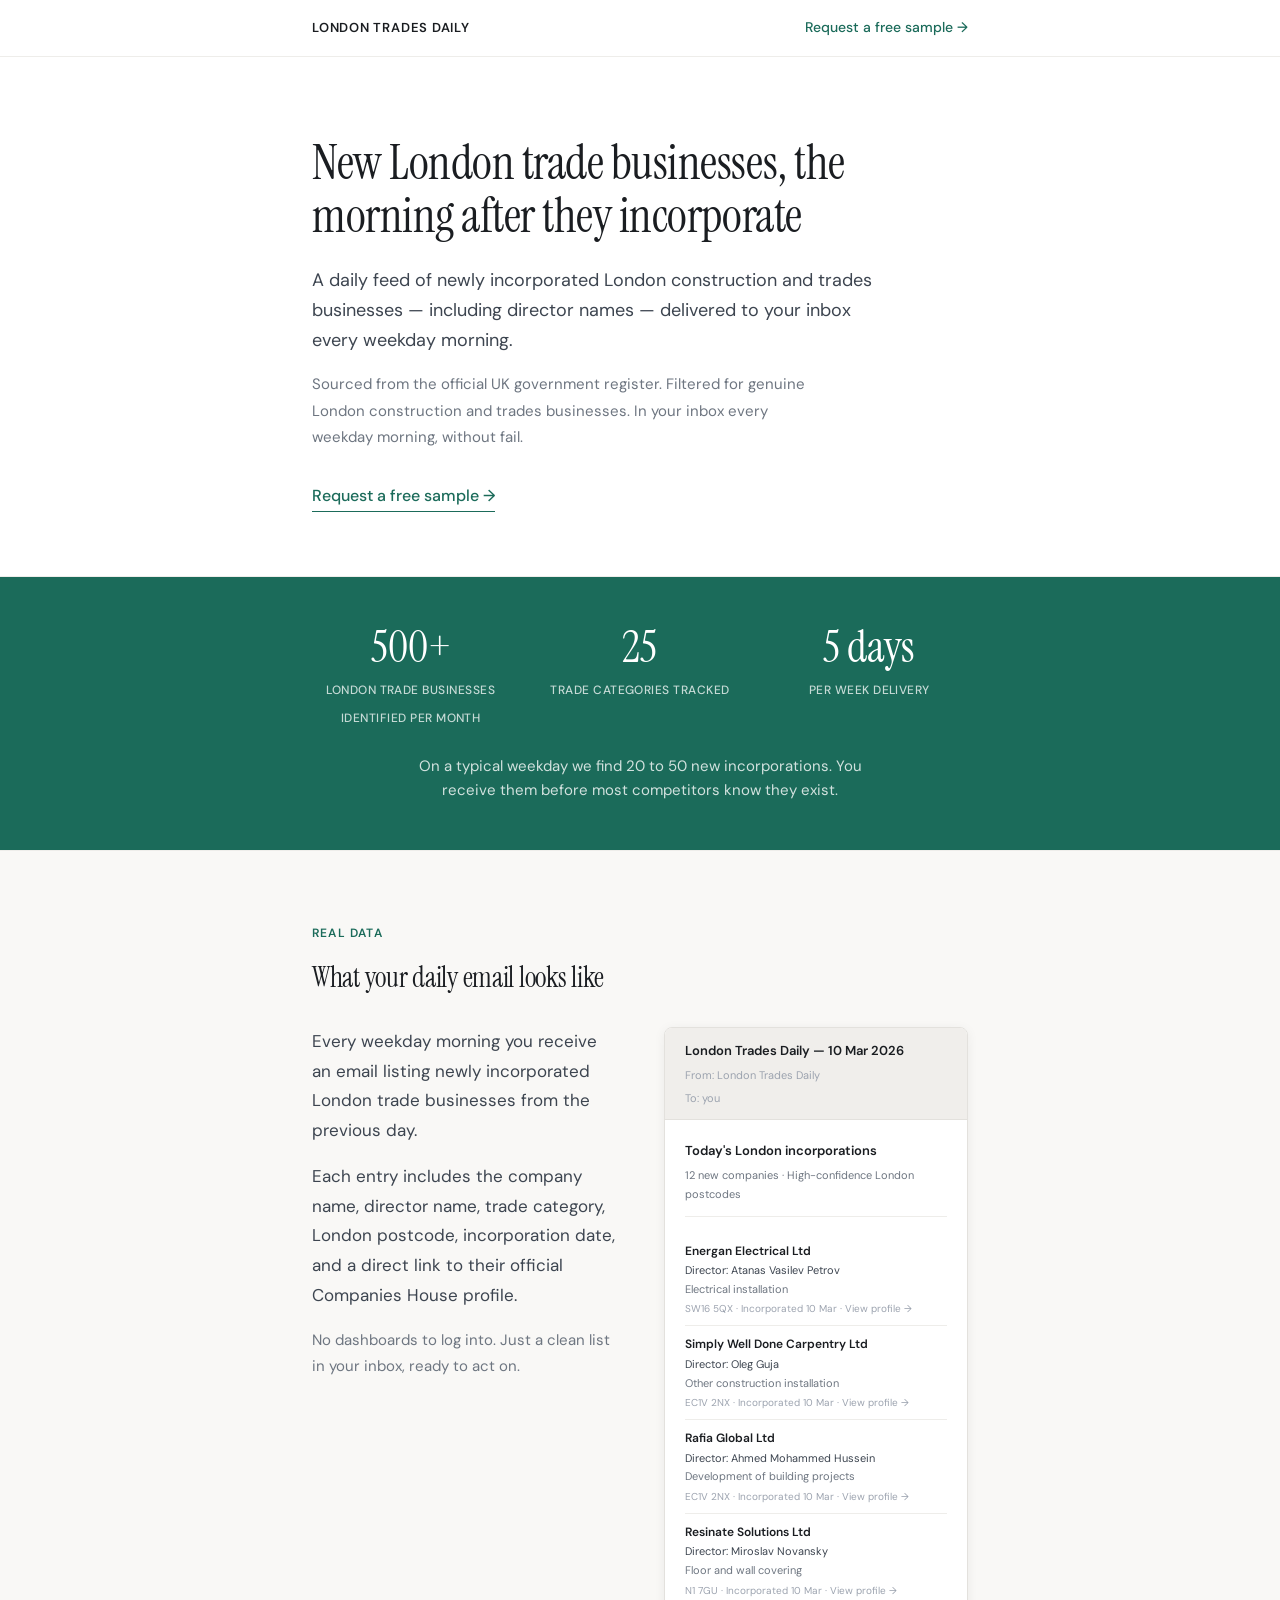
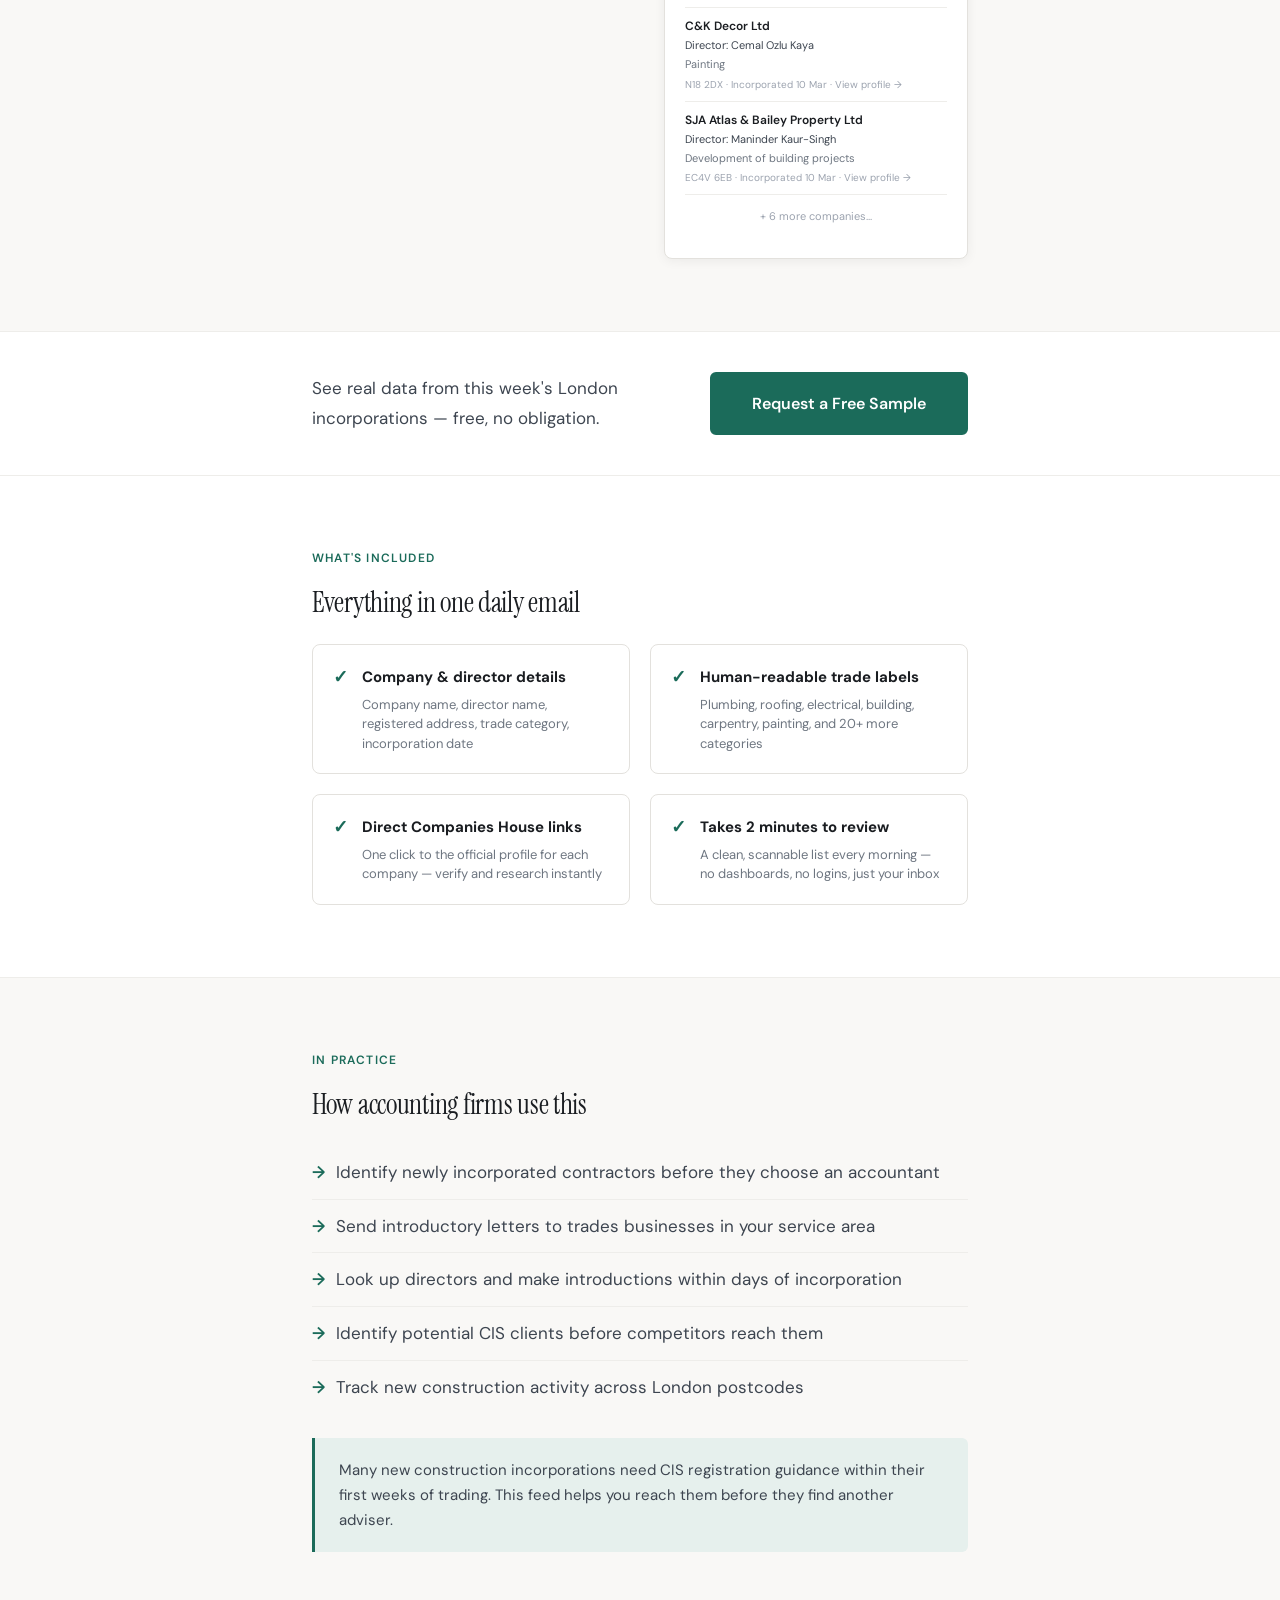
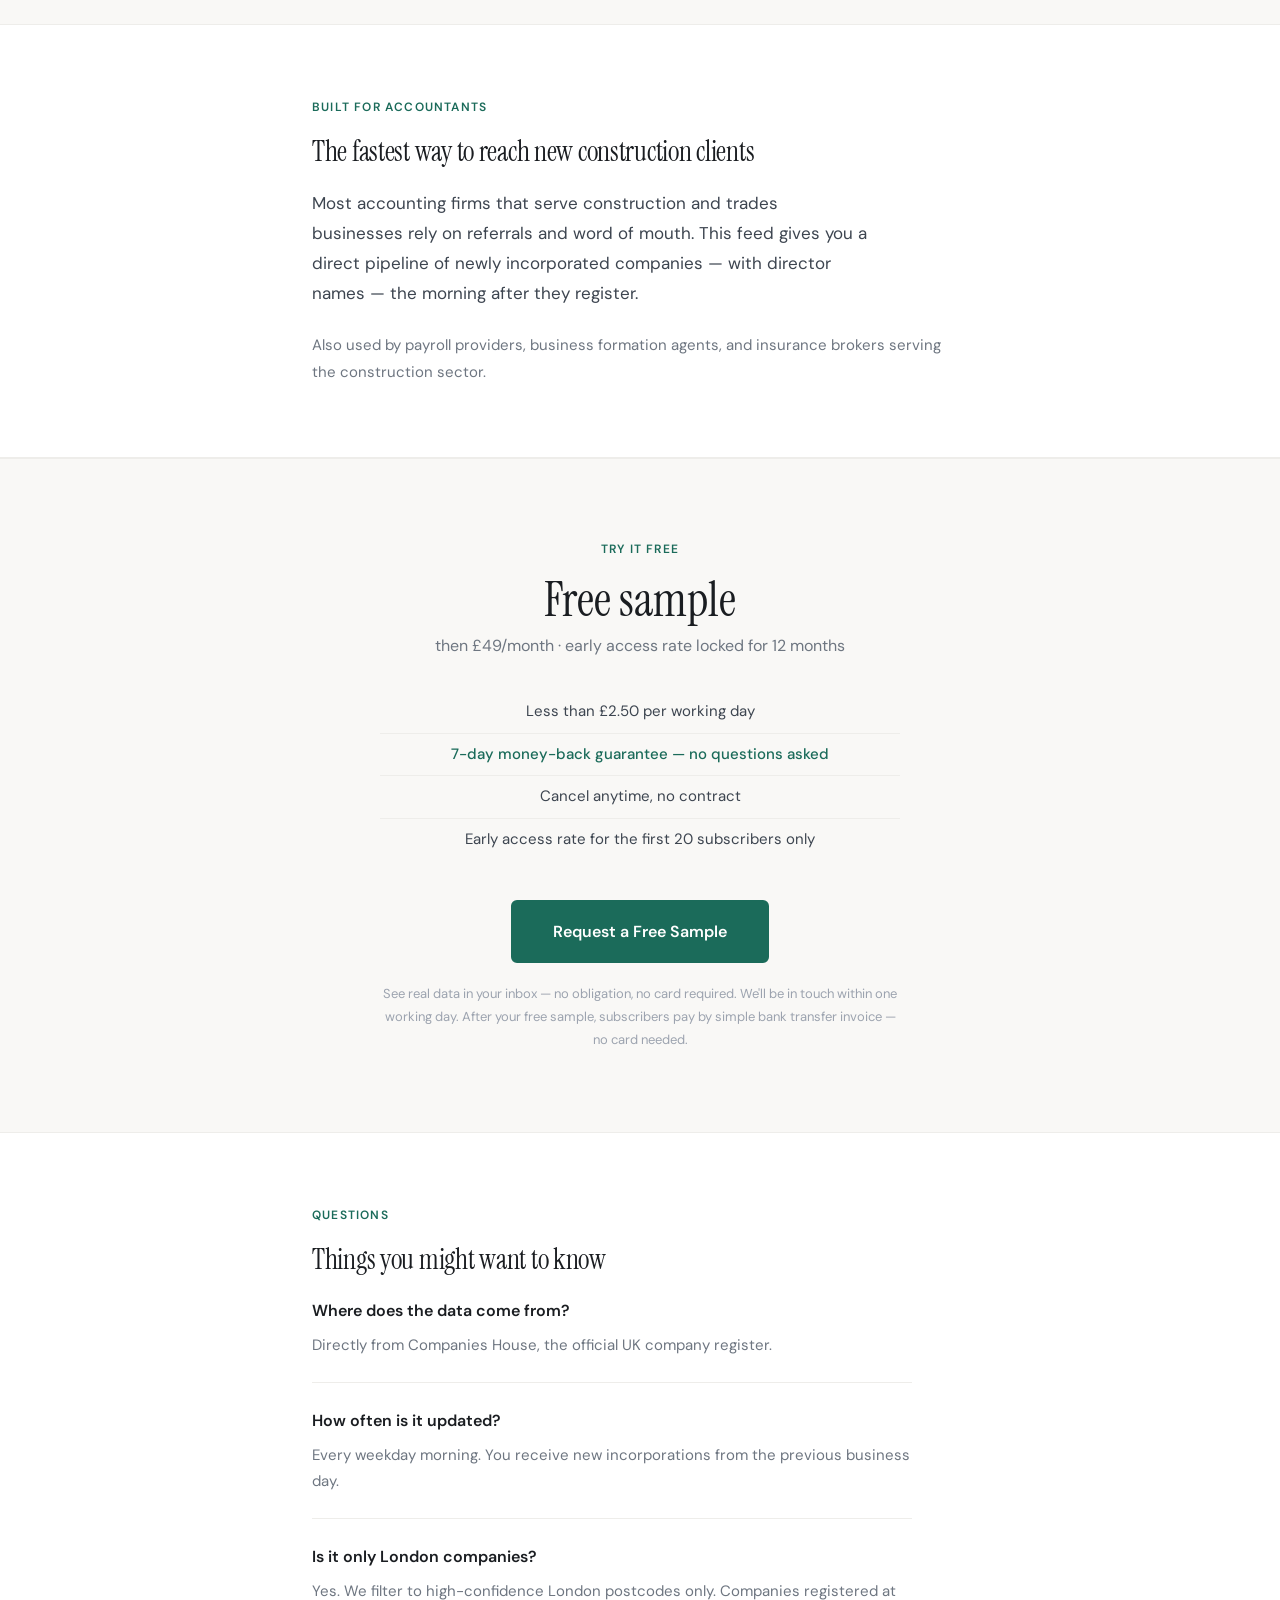
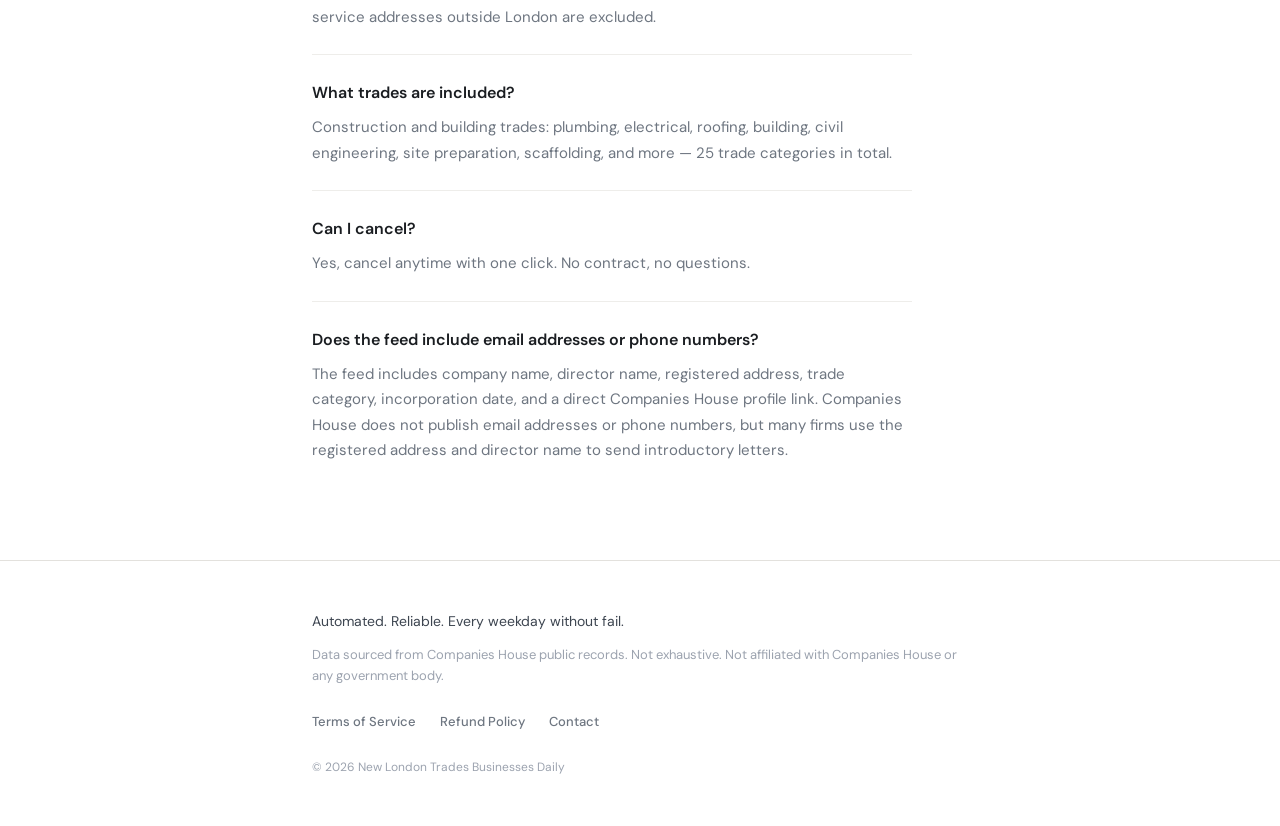
==== commit afa07560: "Add payment method note to pricing" ====
--- a/index.html
+++ b/index.html
@@ -199,7 +199,7 @@
                 <div class="btn-group">
                     <a href="https://forms.gle/AXwfoAjnkyXZRsHv6" class="btn btn-primary">Request a Free Sample</a>
                 </div>
-                <p class="pricing-footnote">See real data in your inbox — no obligation, no card required. We'll be in touch within one working day.</p>
+                <p class="pricing-footnote">See real data in your inbox — no obligation, no card required. We'll be in touch within one working day. After your free sample, subscribers pay by simple bank transfer invoice — no card needed.</p>
             </div>
         </div>
     </section>
